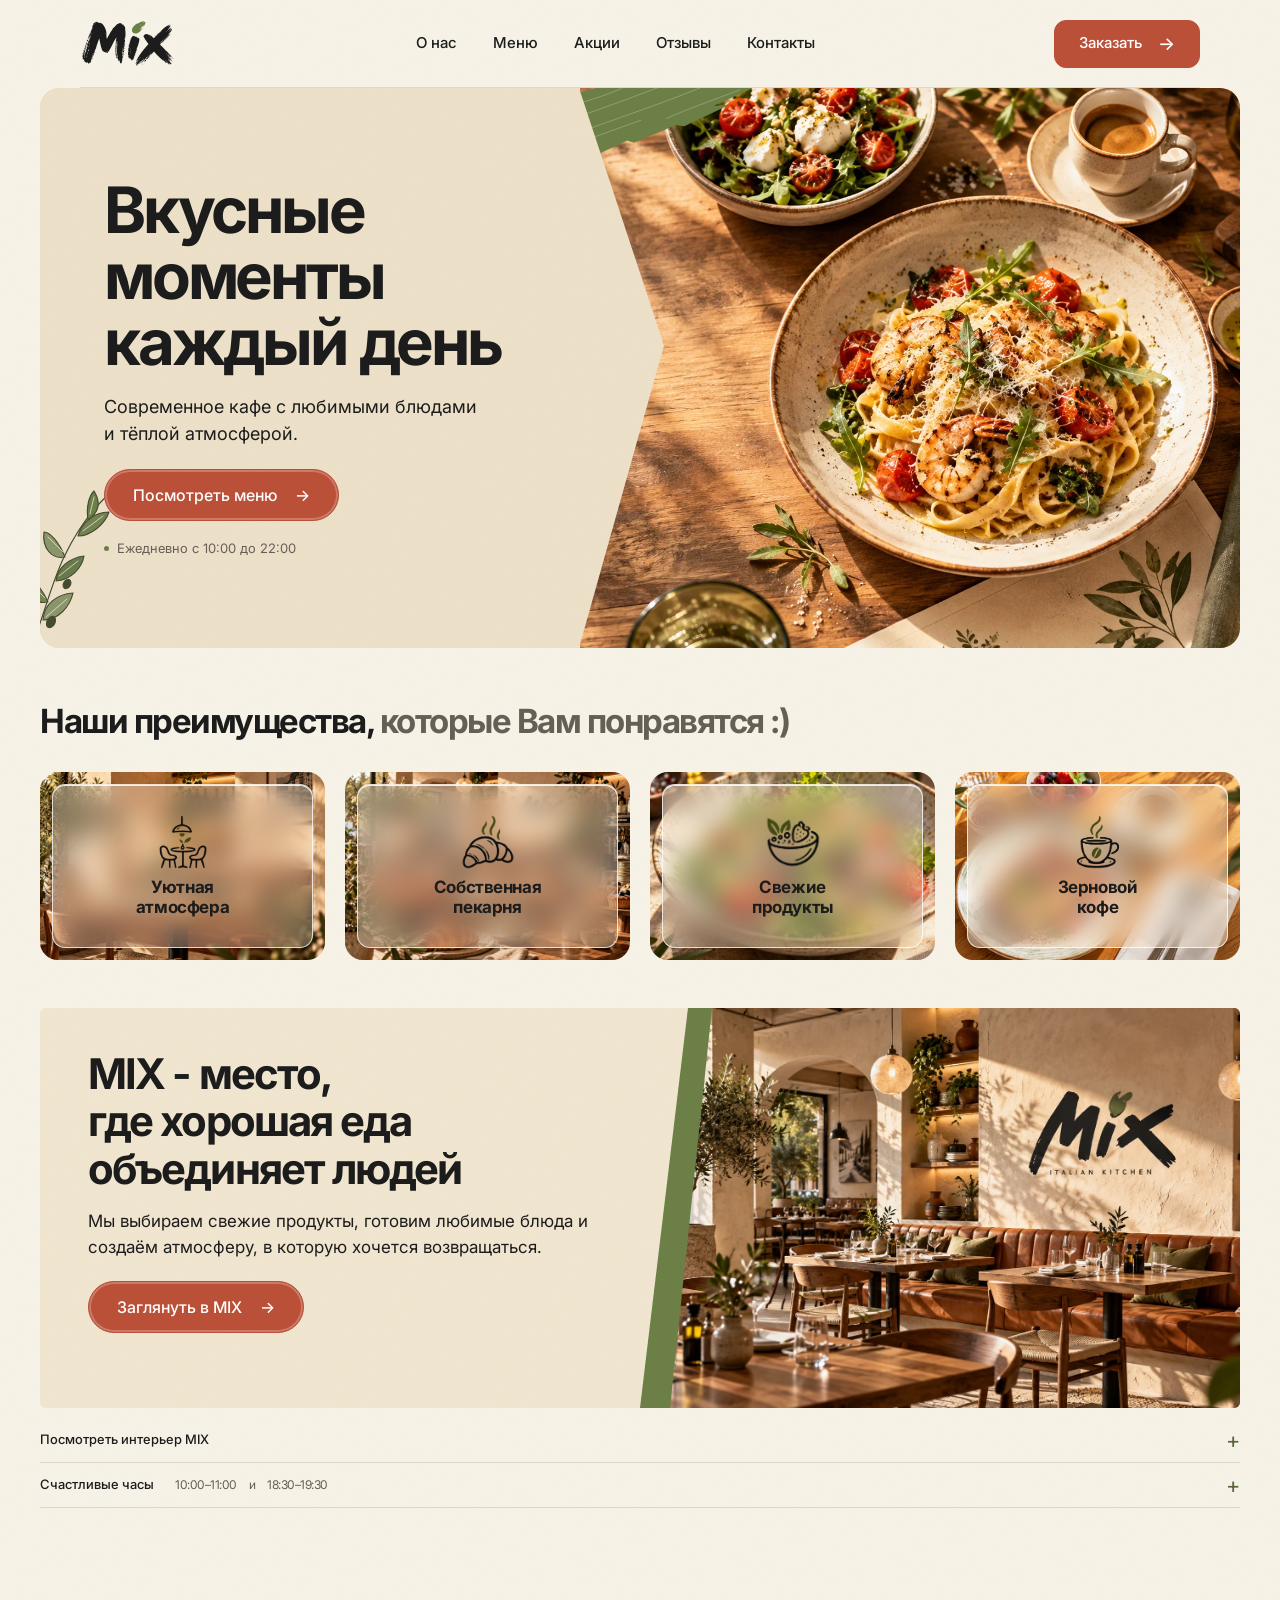
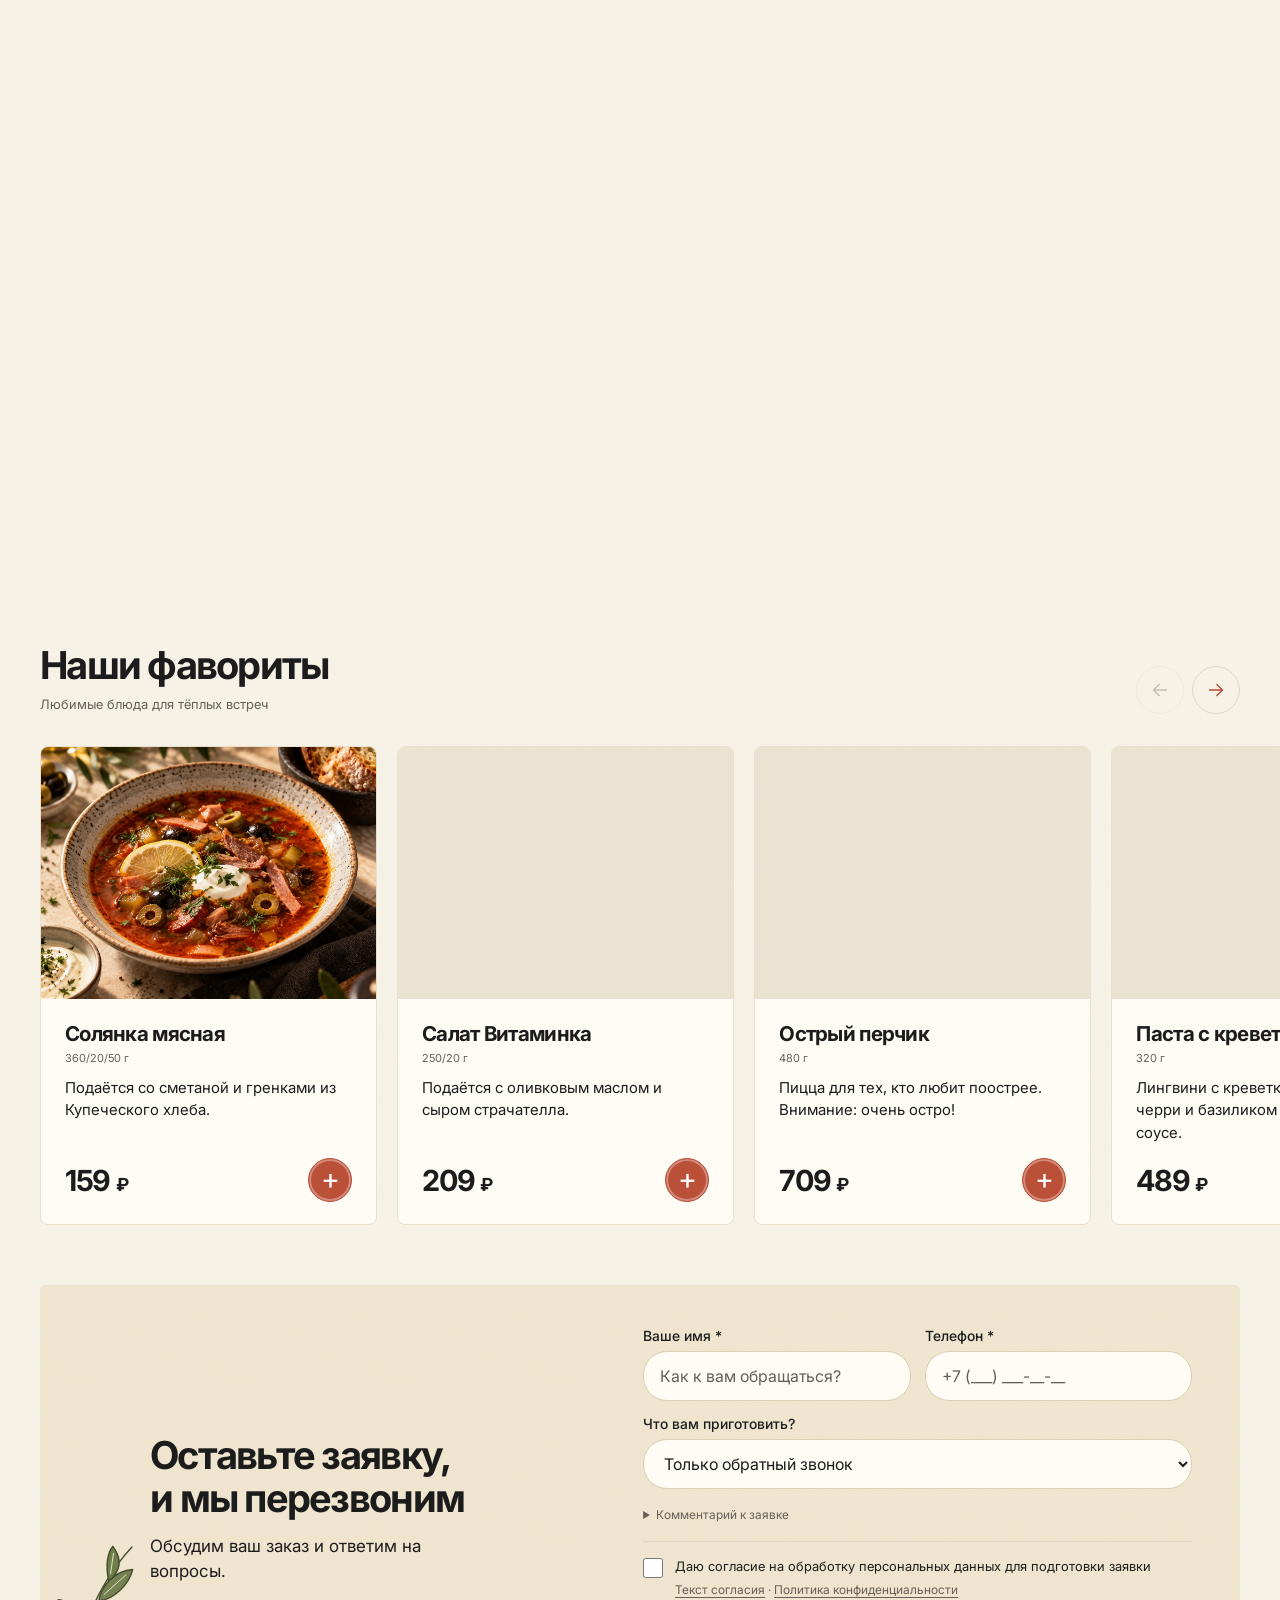
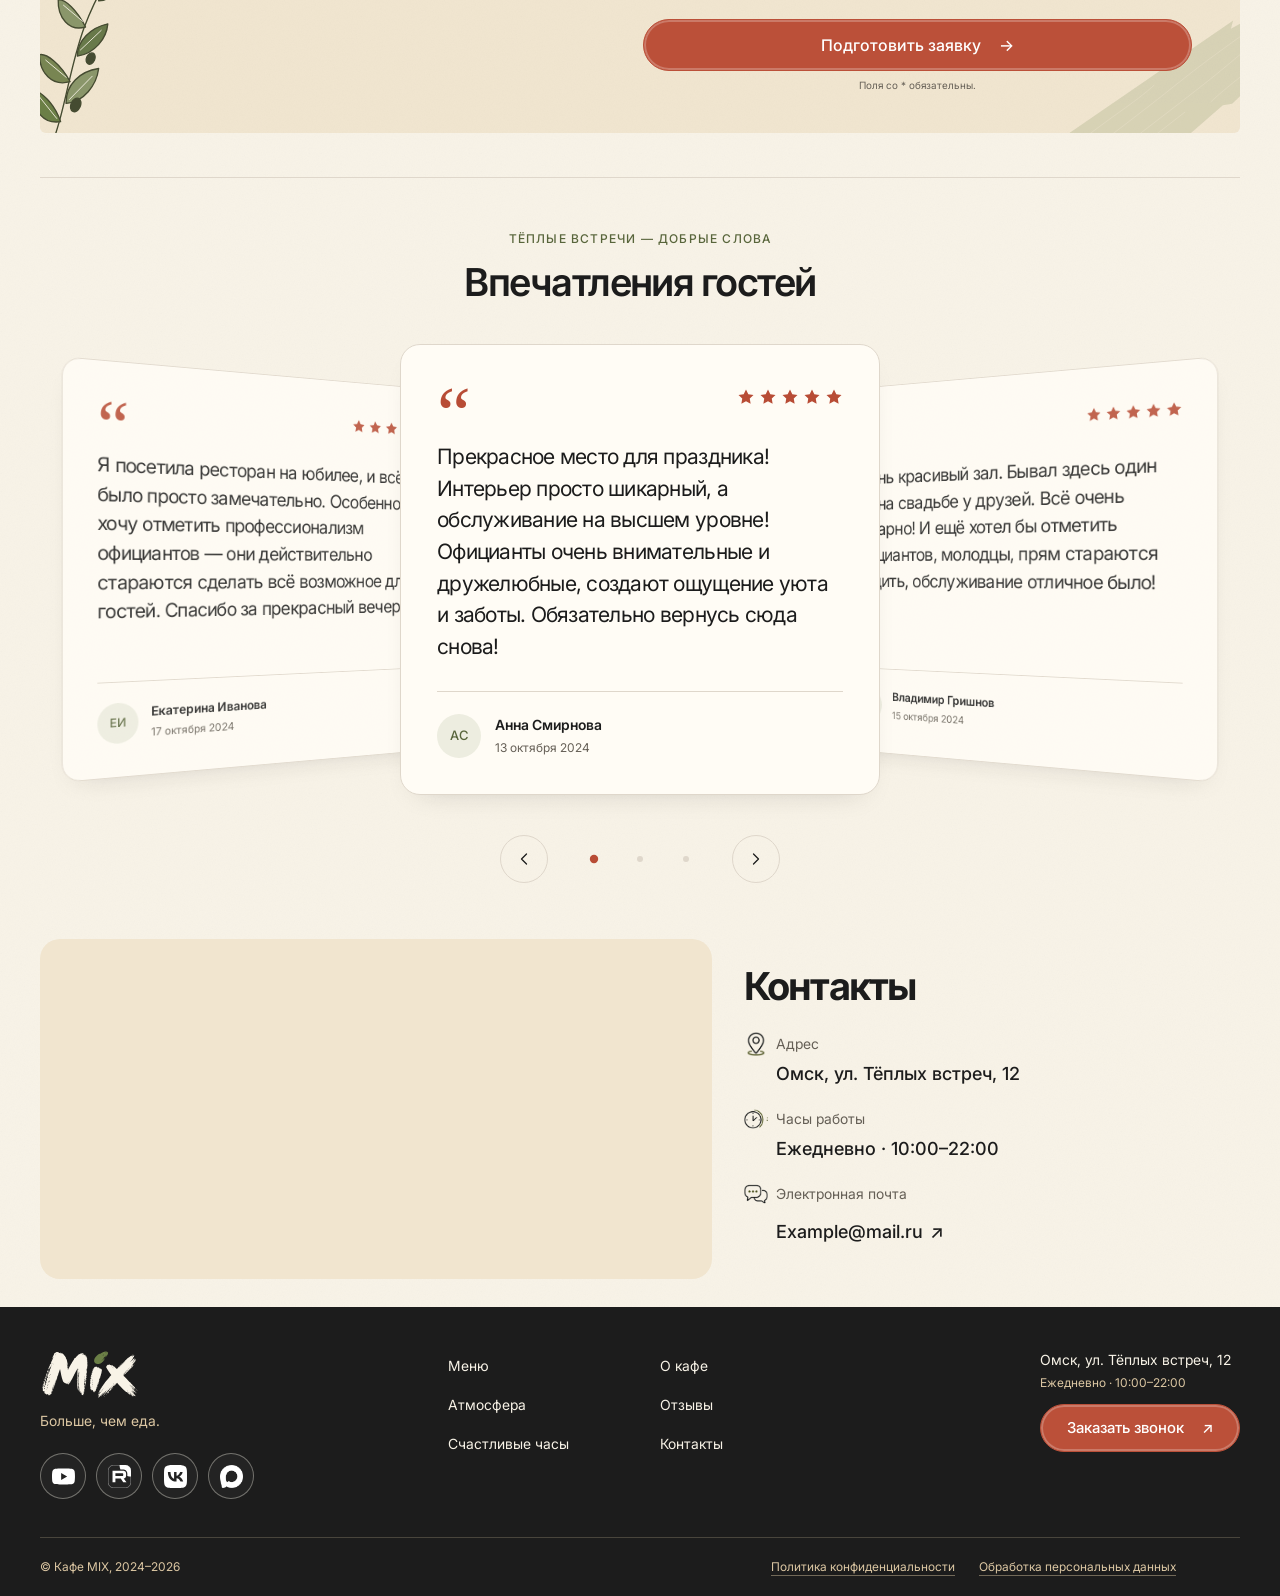
==== index.html @ 67037245 "Add MIX branding and layered olive menu animation Add a leading olive curved layer that merges benea" ====
<!DOCTYPE html>
<html lang="ru">
    <head>
        <meta charset="UTF-8">
        <meta name="viewport" content="width=device-width, initial-scale=1.0">
        <meta name="theme-color" content="#F8F3E7">
        <meta name="description" content="MIX — европейское кафе в Омске. Любимые блюда, тёплая атмосфера и вкусные встречи каждый день.">
        <meta property="og:title" content="MIX — место для вкусных встреч">
        <meta property="og:description" content="Любимые блюда, кофе и тёплая атмосфера. Европейское кафе MIX в Омске.">
        <meta property="og:type" content="website">
        <meta property="og:locale" content="ru_RU">
        <link rel="icon" href="public/assets/mix/brand/mix-brush-dark.svg" type="image/svg+xml">
        <link rel="icon" href="public/assets/mix/brand/mix-brush-light.svg" type="image/svg+xml" media="(prefers-color-scheme: dark)">
        <link rel="stylesheet" href="css/normalize.css">
        <link rel="stylesheet" href="css/design-tokens.css">
        <link rel="stylesheet" href="css/restaurant-icons.css">
        <link rel="stylesheet" href="css/style.css">
        <script src="js/order.js" defer></script>
        <script src="js/main.js" defer></script>
        <script src="js/reviews.js" defer></script>
        <script src="js/photo-window.js" defer></script>
        <script src="js/favorites.js" defer></script>
        <title>MIX — место для вкусных встреч</title>
    </head>
    <body id="top">
        <a class="skip-link" href="#main">Перейти к содержимому</a>
        <header class="header">
            <div class="header__inner container">
                <a class="header__logo-link" href="#top" aria-label="MIX — на главную"><img class="header__logo" src="public/assets/mix/brand/mix-brush-dark.svg" alt="MIX" width="114" height="58"></a>
                <div class="header__menu-shell">
                    <div class="header__backdrop" aria-hidden="true"></div>
                    <div class="header__menu-accent" aria-hidden="true">
                        <svg class="header__curve" viewBox="0 0 100 1000" preserveAspectRatio="none"><path d="M100 0 L200 0 L200 1000 L100 1000 Q-100 500 100 0"></path></svg>
                    </div>
                    <nav class="header__nav" id="navigation" aria-label="Основная навигация">
                        <a class="header__nav-brand" href="#top" aria-label="MIX — на главную"><img src="public/assets/mix/brand/mix-brush-dark.svg" alt="MIX" width="114" height="58"></a>
                        <div class="header__nav-content">
                            <p class="header__nav-caption">Место для вкусных встреч</p>
                            <ul class="header__nav-list">
                                <li class="header__nav-item">
                                    <a class="header__nav-link" href="#aboutUs">О нас</a>
                                </li>
                                <li class="header__nav-item">
                                    <a class="header__nav-link" href="#favorite">Меню</a>
                                </li>
                                <li class="header__nav-item">
                                    <a class="header__nav-link" href="#specials">Акции</a>
                                </li>
                                <li class="header__nav-item">
                                    <a class="header__nav-link" href="#comments">Отзывы</a>
                                </li>
                                <li class="header__nav-item">
                                    <a class="header__nav-link" href="#contact">Контакты</a>
                                </li>
                            </ul>
                            <div class="header__nav-footer">
                                <a class="header__nav-order" href="#contactForm">Заказать <span aria-hidden="true">↗</span></a>
                            </div>
                        </div>
                        <svg class="header__curve" viewBox="0 0 100 1000" preserveAspectRatio="none" aria-hidden="true"><path d="M100 0 L200 0 L200 1000 L100 1000 Q-100 500 100 0"></path></svg>
                    </nav>
                </div>
                <div class="header__actions">
                    <a class="header__button button button--small" href="#contactForm">Заказать <span class="header__button-icon" aria-hidden="true">→</span></a>
                    <button class="header__toggle icon-button" type="button" aria-controls="navigation" aria-expanded="false" aria-label="Открыть меню" hidden><svg class="header__toggle-icon" viewBox="0 0 32 32" aria-hidden="true"><path class="header__toggle-trace" d="M27 10 13 10C10.8 10 9 8.2 9 6 9 3.5 10.8 2 13 2 15.2 2 17 3.8 17 6L17 26C17 28.2 18.8 30 21 30 23.2 30 25 28.2 25 26 25 23.8 23.2 22 21 22L7 22"></path><path d="M7 16 27 16"></path></svg></button>
                </div>
            </div>
        </header>
        <main id="main">
            <section class="hero" id="banner" aria-label="Знакомство с MIX" aria-roledescription="карусель" aria-describedby="hero-instructions" tabindex="0">
                <div class="hero__media">
                    <div class="hero__slide" role="group" aria-roledescription="слайд" aria-label="1 из 5: паста">
                        <picture class="hero__picture">
                            <img class="hero__image" src="public/assets/mix/hero/slide-01-pasta.webp" alt="Паста с креветками на столе в тёплом солнечном свете" width="1672" height="941" fetchpriority="high">
                        </picture>
                    </div>
                    <div class="hero__slide" role="group" aria-roledescription="слайд" aria-label="2 из 5: пицца" hidden>
                        <picture class="hero__picture">
                            <img class="hero__image" src="public/assets/mix/hero/slide-02-pizza.webp" alt="Пицца с томатами и базиликом из печи" width="1448" height="1086" loading="lazy" decoding="async">
                        </picture>
                    </div>
                    <div class="hero__slide" role="group" aria-roledescription="слайд" aria-label="3 из 5: десерт" hidden>
                        <picture class="hero__picture">
                            <img class="hero__image" src="public/assets/mix/hero/slide-03-dessert.webp" alt="Тирамису с ягодами и чашка эспрессо" width="1448" height="1086" loading="lazy" decoding="async">
                        </picture>
                    </div>
                    <div class="hero__slide" role="group" aria-roledescription="слайд" aria-label="4 из 5: атмосфера" hidden>
                        <picture class="hero__picture">
                            <img class="hero__image" src="public/assets/mix/hero/slide-04-restaurant.webp" alt="Светлый зал с деревянными столами и зелёными растениями" width="1448" height="1086" loading="lazy" decoding="async">
                        </picture>
                    </div>
                    <div class="hero__slide" role="group" aria-roledescription="слайд" aria-label="5 из 5: завтрак" hidden>
                        <picture class="hero__picture">
                            <img class="hero__image" src="public/assets/mix/hero/slide-05-breakfast.webp" alt="Свежая выпечка, хлеб и кофе на утреннем столе" width="1448" height="1086" loading="lazy" decoding="async">
                        </picture>
                    </div>
                </div>
                <div class="hero__panel">
                    <img class="hero__branch" src="public/assets/mix/decor/olive-branch.svg" alt="" width="110" height="180">
                    <div class="hero__content">
                        <h1 class="hero__heading">Вкусные <br class="hero__heading-break">моменты<br>каждый день</h1>
                        <p class="hero__description">Современное кафе с любимыми блюдами <br>и тёплой атмосферой.</p>
                        <a class="hero__button button" href="#favorite">Посмотреть меню <span aria-hidden="true">→</span></a>
                        <p class="hero__hours"><span class="hero__hours-dot" aria-hidden="true"></span>Ежедневно с 10:00 до 22:00</p>
                    </div>
                </div>
                <button class="hero__pause" type="button" aria-label="Приостановить слайдер" aria-pressed="false" hidden>Приостановить смену фото</button>
                <p class="hero__instructions visually-hidden" id="hero-instructions">Смена фото: стрелки влево и вправо или горизонтальный свайп. При фокусе смена приостанавливается.</p>
                <p class="hero__status visually-hidden" aria-live="off" aria-atomic="true">Слайд 1 из 5: паста и хорошая компания.</p>
            </section>
            <section class="advantages container" id="advantages" aria-labelledby="advantages-heading">
                <div class="advantages__header">
                    <h2 class="advantages__heading" id="advantages-heading">Наши преимущества, <span>которые Вам понравятся :)</span></h2>
                    <div class="advantages__controls" hidden>
                        <button class="advantages__arrow" type="button" data-advantages-step="-1" aria-label="Предыдущее преимущество" aria-controls="advantages-track">
                            <svg width="22" height="22" viewBox="0 0 24 24" fill="none" stroke="currentColor" stroke-width="1.5" stroke-linecap="round" stroke-linejoin="round" aria-hidden="true"><path d="M19 12H5m6 6-6-6 6-6"/></svg>
                        </button>
                        <button class="advantages__arrow" type="button" data-advantages-step="1" aria-label="Следующее преимущество" aria-controls="advantages-track">
                            <svg width="22" height="22" viewBox="0 0 24 24" fill="none" stroke="currentColor" stroke-width="1.5" stroke-linecap="round" stroke-linejoin="round" aria-hidden="true"><path d="M5 12h14m-6-6 6 6-6 6"/></svg>
                        </button>
                    </div>
                </div>
                <ul class="advantages__list" id="advantages-track" aria-label="Преимущества кафе" tabindex="0">
                    <li class="advantages__item">
                        <img class="advantages__photo" src="public/assets/mix/interior/cozy-corner.webp" alt="" width="1448" height="1086" loading="lazy" decoding="async">
                        <div class="advantages__glass">
                            <span class="advantages__icon restaurant-icon restaurant-icon--atmosphere" aria-hidden="true"></span>
                            <h3 class="advantages__title">Уютная<br>атмосфера</h3>
                        </div>
                    </li>
                    <li class="advantages__item">
                        <img class="advantages__photo" src="public/assets/mix/features/fresh-bakery.webp" alt="" width="1448" height="1086" loading="lazy" decoding="async">
                        <div class="advantages__glass">
                            <span class="advantages__icon restaurant-icon restaurant-icon--bakery" aria-hidden="true"></span>
                            <h3 class="advantages__title">Собственная<br>пекарня</h3>
                        </div>
                    </li>
                    <li class="advantages__item">
                        <img class="advantages__photo" src="public/assets/mix/features/fresh-ingredients.webp" alt="" width="1254" height="1254" loading="lazy" decoding="async">
                        <div class="advantages__glass">
                            <span class="advantages__icon restaurant-icon restaurant-icon--ingredients" aria-hidden="true"></span>
                            <h3 class="advantages__title">Свежие<br>продукты</h3>
                        </div>
                    </li>
                    <li class="advantages__item">
                        <img class="advantages__photo" src="public/assets/mix/features/coffee.webp" alt="" width="1672" height="941" loading="lazy" decoding="async">
                        <div class="advantages__glass">
                            <span class="advantages__icon restaurant-icon restaurant-icon--coffee" aria-hidden="true"></span>
                            <h3 class="advantages__title">Зерновой<br>кофе</h3>
                        </div>
                    </li>
                </ul>
                <p class="visually-hidden" id="advantages-status" aria-live="polite" aria-atomic="true"></p>
            </section>
            <section class="about container section" id="aboutUs" aria-labelledby="about-heading">
                <div class="about__content">
                    <h2 class="about__heading section-heading" id="about-heading">MIX - место,<br>где хорошая еда<br>объединяет людей</h2>
                    <p class="about__text">Мы выбираем свежие продукты, готовим любимые блюда и создаём атмосферу, в которую хочется возвращаться.</p>
                    <a class="about__link button" href="#atmosphere">Заглянуть в MIX <span aria-hidden="true">→</span></a>
                </div>
                <figure class="about__figure">
                    <img class="about__image" src="public/assets/mix/interior/main-room.webp" alt="Интерьер MIX: солнечный зал, дерево и зелень" width="1448" height="1086" loading="lazy" decoding="async">
                </figure>
            </section>
            <div class="about-extras container">
                <details class="atmosphere" id="atmosphere">
                    <summary class="atmosphere__summary">Посмотреть интерьер MIX <span class="atmosphere__toggle" aria-hidden="true">+</span></summary>
                    <div class="atmosphere__gallery">
                        <figure class="atmosphere__figure atmosphere__figure--large">
                            <img class="atmosphere__image" src="public/assets/mix/interior/sunlit-room.webp" alt="Солнечный зал MIX с большими окнами" width="1448" height="1086" loading="lazy" decoding="async">
                            <figcaption class="atmosphere__caption">
                                Солнечный зал
                            </figcaption>
                        </figure>
                        <figure class="atmosphere__figure">
                            <img class="atmosphere__image" src="public/assets/mix/interior/bar-detail.webp" alt="Барная стойка с деревянной отделкой" width="1448" height="1086" loading="lazy" decoding="async">
                            <figcaption class="atmosphere__caption">
                                Барная стойка
                            </figcaption>
                        </figure>
                        <figure class="atmosphere__figure">
                            <img class="atmosphere__image" src="public/assets/mix/interior/cozy-corner.webp" alt="Уютный уголок с диваном и растениями" width="1448" height="1086" loading="lazy" decoding="async">
                            <figcaption class="atmosphere__caption">
                                Уютный уголок
                            </figcaption>
                        </figure>
                    </div>

                </details>
                <details class="specials" id="specials">
                    <summary class="specials__summary">Счастливые часы <span class="specials__time">10:00–11:00 <span>и</span> 18:30–19:30</span><span class="specials__toggle" aria-hidden="true">+</span></summary>
                    <p class="specials__description">Загляните к нам утром или вечером — в часы специальных предложений.</p>
                </details>
            </div>
            <div class="photo-window" role="img" aria-label="Барная стойка с напитками в тёплом солнечном свете">
                <div class="photo-window__image" aria-hidden="true"></div>
            </div>
            <section class="favorite section" id="favorite" aria-labelledby="favorite-heading">
                <div class="container">
                    <div class="favorite__header section-header">
                        <div class="favorite__heading-group">
                            <h2 class="section-heading" id="favorite-heading">Наши фавориты</h2>
                            <p class="favorite__intro">Любимые блюда для тёплых встреч</p>
                        </div>
                        <div class="favorite__controls" hidden>
                            <button class="favorite__arrow" type="button" data-favorite-step="-1" aria-label="Предыдущие блюда" aria-controls="favorite-track">
                                <svg width="22" height="22" viewBox="0 0 24 24" fill="none" stroke="currentColor" stroke-width="1.5" stroke-linecap="round" stroke-linejoin="round" aria-hidden="true"><path d="M19 12H5m6 6-6-6 6-6"/></svg>
                            </button>
                            <button class="favorite__arrow" type="button" data-favorite-step="1" aria-label="Следующие блюда" aria-controls="favorite-track">
                                <svg width="22" height="22" viewBox="0 0 24 24" fill="none" stroke="currentColor" stroke-width="1.5" stroke-linecap="round" stroke-linejoin="round" aria-hidden="true"><path d="M5 12h14m-6-6 6 6-6 6"/></svg>
                            </button>
                        </div>
                    </div>
                </div>
                <p class="visually-hidden" id="favorite-instructions">Листайте блюда горизонтальным жестом или стрелками. При фокусе на ленте используйте клавиши влево и вправо, Home и End.</p>
                <div class="favorite__cards" id="favorite-track" role="group" aria-label="Любимые блюда MIX" aria-describedby="favorite-instructions" tabindex="0">
                        <article class="dish" aria-labelledby="dish-soup">
                            <div class="dish__media">
                                <img class="dish__image" src="public/assets/mix/food/soup-solyanka.webp" alt="Мясная солянка с лимоном и маслинами" width="1448" height="1086" loading="lazy" decoding="async" draggable="false">
                            </div>
                            <div class="dish__content">
                                <div class="dish__heading-row">
                                    <h3 class="dish__heading" id="dish-soup">Солянка мясная</h3>
                                    <span class="dish__mass">360/20/50 г</span>
                                </div>
                                <p class="dish__description">Подаётся со сметаной и гренками из Купеческого хлеба.</p>
                                <div class="dish__bottom">
                                    <p class="dish__price">159 <span>₽</span></p>
                                    <button class="dish__button" type="button" data-dish="soup" aria-label="Добавить в заявку: Солянка мясная" hidden><span aria-hidden="true">+</span></button>
                                    <noscript><a class="text-link" href="#contactForm">К заявке</a></noscript>
                                </div>
                            </div>
                        </article>
                        <article class="dish" aria-labelledby="dish-salad">
                            <div class="dish__media">
                                <img class="dish__image" src="public/assets/mix/food/salad-vitaminka-generated.webp" alt="Салат Витаминка со свежими овощами и страчателлой" width="1200" height="900" loading="lazy" decoding="async" draggable="false">
                            </div>
                            <div class="dish__content">
                                <div class="dish__heading-row">
                                    <h3 class="dish__heading" id="dish-salad">Салат Витаминка</h3>
                                    <span class="dish__mass">250/20 г</span>
                                </div>
                                <p class="dish__description">Подаётся с оливковым маслом и сыром страчателла.</p>
                                <div class="dish__bottom">
                                    <p class="dish__price">209 <span>₽</span></p>
                                    <button class="dish__button" type="button" data-dish="salad" aria-label="Добавить в заявку: Салат Витаминка" hidden><span aria-hidden="true">+</span></button>
                                    <noscript><a class="text-link" href="#contactForm">К заявке</a></noscript>
                                </div>
                            </div>
                        </article>
                        <article class="dish" aria-labelledby="dish-pizza">
                            <div class="dish__media">
                                <img class="dish__image" src="public/assets/mix/food/pizza-spicy.webp" alt="Острая пицца с перцем и томатами" width="1448" height="1086" loading="lazy" decoding="async" draggable="false">
                            </div>
                            <div class="dish__content">
                                <div class="dish__heading-row">
                                    <h3 class="dish__heading" id="dish-pizza">Острый перчик</h3>
                                    <span class="dish__mass">480 г</span>
                                </div>
                                <p class="dish__description">Пицца для тех, кто любит поострее. Внимание: очень остро!</p>
                                <div class="dish__bottom">
                                    <p class="dish__price">709 <span>₽</span></p>
                                    <button class="dish__button" type="button" data-dish="pizza" aria-label="Добавить в заявку: Пицца Острый перчик" hidden><span aria-hidden="true">+</span></button>
                                    <noscript><a class="text-link" href="#contactForm">К заявке</a></noscript>
                                </div>
                            </div>
                        </article>
                        <article class="dish" aria-labelledby="dish-pasta">
                            <div class="dish__media">
                                <img class="dish__image" src="public/assets/mix/food/pasta-shrimp-generated.webp" alt="Паста лингвини с креветками, томатами и базиликом" width="1200" height="900" loading="lazy" decoding="async" draggable="false">
                            </div>
                            <div class="dish__content">
                                <div class="dish__heading-row">
                                    <h3 class="dish__heading" id="dish-pasta">Паста с креветками</h3>
                                    <span class="dish__mass">320 г</span>
                                </div>
                                <p class="dish__description">Лингвини с креветками, томатами черри и базиликом в сливочном соусе.</p>
                                <div class="dish__bottom">
                                    <p class="dish__price">489 <span>₽</span></p>
                                    <button class="dish__button" type="button" data-dish="pasta" aria-label="Добавить в заявку: Паста с креветками" hidden><span aria-hidden="true">+</span></button>
                                    <noscript><a class="text-link" href="#contactForm">К заявке</a></noscript>
                                </div>
                            </div>
                        </article>
                        <article class="dish" aria-labelledby="dish-chicken">
                            <div class="dish__media">
                                <img class="dish__image" src="public/assets/mix/food/chicken-potatoes-generated.webp" alt="Румяное куриное филе с запечённым картофелем и травами" width="1200" height="900" loading="lazy" decoding="async" draggable="false">
                            </div>
                            <div class="dish__content">
                                <div class="dish__heading-row">
                                    <h3 class="dish__heading" id="dish-chicken">Цыплёнок с картофелем</h3>
                                    <span class="dish__mass">330 г</span>
                                </div>
                                <p class="dish__description">Нежное филе, румяный молодой картофель и сливочный соус с травами.</p>
                                <div class="dish__bottom">
                                    <p class="dish__price">459 <span>₽</span></p>
                                    <button class="dish__button" type="button" data-dish="chicken" aria-label="Добавить в заявку: Цыплёнок с картофелем" hidden><span aria-hidden="true">+</span></button>
                                    <noscript><a class="text-link" href="#contactForm">К заявке</a></noscript>
                                </div>
                            </div>
                        </article>
                        <article class="dish" aria-labelledby="dish-risotto">
                            <div class="dish__media">
                                <img class="dish__image" src="public/assets/mix/food/risotto-mushrooms-generated.webp" alt="Сливочное ризотто с обжаренными грибами и пармезаном" width="1200" height="900" loading="lazy" decoding="async" draggable="false">
                            </div>
                            <div class="dish__content">
                                <div class="dish__heading-row">
                                    <h3 class="dish__heading" id="dish-risotto">Ризотто с грибами</h3>
                                    <span class="dish__mass">300 г</span>
                                </div>
                                <p class="dish__description">Рис арборио с шампиньонами, белыми грибами, пармезаном и тимьяном.</p>
                                <div class="dish__bottom">
                                    <p class="dish__price">389 <span>₽</span></p>
                                    <button class="dish__button" type="button" data-dish="risotto" aria-label="Добавить в заявку: Ризотто с грибами" hidden><span aria-hidden="true">+</span></button>
                                    <noscript><a class="text-link" href="#contactForm">К заявке</a></noscript>
                                </div>
                            </div>
                        </article>
                        <article class="dish" aria-labelledby="dish-cheesecake">
                            <div class="dish__media">
                                <img class="dish__image" src="public/assets/mix/food/cheesecake-berries-generated.webp" alt="Ванильный чизкейк с малиной, голубикой и ягодным соусом" width="1200" height="900" loading="lazy" decoding="async" draggable="false">
                            </div>
                            <div class="dish__content">
                                <div class="dish__heading-row">
                                    <h3 class="dish__heading" id="dish-cheesecake">Чизкейк с ягодами</h3>
                                    <span class="dish__mass">160 г</span>
                                </div>
                                <p class="dish__description">Классический ванильный чизкейк со свежими ягодами и малиновым соусом.</p>
                                <div class="dish__bottom">
                                    <p class="dish__price">279 <span>₽</span></p>
                                    <button class="dish__button" type="button" data-dish="cheesecake" aria-label="Добавить в заявку: Чизкейк с ягодами" hidden><span aria-hidden="true">+</span></button>
                                    <noscript><a class="text-link" href="#contactForm">К заявке</a></noscript>
                                </div>
                            </div>
                        </article>
                </div>
                <p class="visually-hidden" id="favorite-status" role="status" aria-live="polite" aria-atomic="true"></p>
            </section>
            <section class="order section" id="contactForm" aria-labelledby="order-heading">
                <div class="order__inner container">
                    <div class="order__intro">
                        <h2 class="order__heading section-heading" id="order-heading">Оставьте заявку,<br>и мы перезвоним</h2>
                        <p class="order__description">Обсудим ваш заказ и ответим на вопросы.</p>
                    </div>
                    <form class="order-form" id="order-form" novalidate>
                        <div class="order-form__row">
                            <div class="order-form__field">
                                <label class="order-form__label" for="customer-name">Ваше имя <span aria-hidden="true">*</span></label>
                                <input class="order-form__input" id="customer-name" name="name" autocomplete="name" maxlength="80" required aria-describedby="name-error" placeholder="Как к вам обращаться?">
                                <span class="order-form__error" id="name-error" data-error="name"></span>
                            </div>
                            <div class="order-form__field">
                                <label class="order-form__label" for="customer-phone">Телефон <span aria-hidden="true">*</span></label>
                                <input class="order-form__input" type="tel" id="customer-phone" name="phone" autocomplete="tel" inputmode="tel" maxlength="32" required aria-describedby="phone-error" placeholder="+7 (___) ___-__-__">
                                <span class="order-form__error" id="phone-error" data-error="phone"></span>
                            </div>
                        </div>
                        <div class="order-form__row order-form__row--choice order-form__row--single">
                            <div class="order-form__field">
                                <label class="order-form__label" for="order-dish">Что вам приготовить?</label>
                                <select class="order-form__input order-form__select" id="order-dish" name="dish">
                                    <option value="">Только обратный звонок</option>
                                    <option value="soup">Солянка мясная — 159 ₽</option>
                                    <option value="salad">Салат Витаминка — 209 ₽</option>
                                    <option value="pizza">Пицца Острый перчик — 709 ₽</option>
                                    <option value="pasta">Паста с креветками — 489 ₽</option>
                                    <option value="chicken">Цыплёнок с картофелем — 459 ₽</option>
                                    <option value="risotto">Ризотто с грибами — 389 ₽</option>
                                    <option value="cheesecake">Чизкейк с ягодами — 279 ₽</option>
                                </select>
                            </div>
                            <div class="order-form__field" id="quantity-field" hidden>
                                <label class="order-form__label" for="order-quantity">Количество</label>
                                <input class="order-form__input" type="number" id="order-quantity" name="quantity" min="1" max="20" value="1" required disabled aria-describedby="quantity-error">
                                <span class="order-form__error" id="quantity-error" data-error="quantity"></span>
                            </div>
                        </div>
                        <fieldset class="order-form__fulfillment" id="fulfillment-field" hidden disabled>
                            <legend class="order-form__label">Способ получения</legend>
                            <label class="order-form__radio-label"><input class="order-form__radio" type="radio" name="fulfillment" value="pickup" checked>Самовывоз</label>
                            <label class="order-form__radio-label"><input class="order-form__radio" type="radio" name="fulfillment" value="delivery">Доставка</label>
                        </fieldset>
                        <fieldset class="order-form__address" id="address-field" hidden disabled>
                            <legend class="visually-hidden">Адрес доставки</legend>
                            <div class="order-form__row">
                                <div class="order-form__field">
                                    <label class="order-form__label" for="customer-city">Город <span aria-hidden="true">*</span></label>
                                    <input class="order-form__input" id="customer-city" name="city" autocomplete="address-level2" maxlength="80" value="Омск" aria-describedby="city-error">
                                    <span class="order-form__error" id="city-error" data-error="city"></span>
                                </div>
                                <div class="order-form__field">
                                    <label class="order-form__label" for="customer-address">Улица и дом <span aria-hidden="true">*</span></label>
                                    <input class="order-form__input" id="customer-address" name="address" autocomplete="street-address" maxlength="180" aria-describedby="address-error" placeholder="Улица, номер дома">
                                    <span class="order-form__error" id="address-error" data-error="address"></span>
                                </div>
                            </div>
                            <div class="order-form__row order-form__row--three">
                                <div class="order-form__field">
                                    <label class="order-form__label" for="customer-apartment">Квартира</label>
                                    <input class="order-form__input" id="customer-apartment" name="apartment" inputmode="numeric" maxlength="12">
                                </div>
                                <div class="order-form__field">
                                    <label class="order-form__label" for="customer-entrance">Подъезд</label>
                                    <input class="order-form__input" id="customer-entrance" name="entrance" inputmode="numeric" maxlength="8">
                                </div>
                                <div class="order-form__field">
                                    <label class="order-form__label" for="customer-floor">Этаж</label>
                                    <input class="order-form__input" id="customer-floor" name="floor" inputmode="numeric" maxlength="8">
                                </div>
                            </div>
                        </fieldset>
                        <details class="order-form__details">
                            <summary class="order-form__details-title">Комментарий к заявке</summary>
                            <div class="order-form__field">
                                <label class="order-form__label" for="customer-comment">Комментарий <span class="order-form__optional">необязательно</span></label>
                                <textarea class="order-form__input order-form__textarea" id="customer-comment" name="comment" rows="3" maxlength="1000" placeholder="Пожелания к заказу или информация об аллергии"></textarea>
                            </div>
                        </details>
                        <p class="order-form__summary" id="order-summary" aria-live="polite" hidden></p>
                        <div class="order-form__consent">
                            <input class="order-form__consent-input" id="customer-consent" name="consent" type="checkbox" value="yes" required aria-describedby="consent-error">
                            <div class="order-form__consent-content">
                                <label class="order-form__consent-label" for="customer-consent">Даю согласие на обработку персональных данных для подготовки заявки</label>
                                <p class="order-form__consent-links"><a href="consent.html" target="_blank" rel="noopener noreferrer">Текст согласия</a><span aria-hidden="true"> · </span><a href="privacy.html" target="_blank" rel="noopener noreferrer">Политика конфиденциальности</a></p>
                                <span class="order-form__error" id="consent-error" data-error="consent"></span>
                            </div>
                        </div>
                        <div class="order-form__bottom">
                            <button class="order-form__submit button" type="submit" disabled>Подготовить заявку <span aria-hidden="true">→</span></button>
                            <span class="order-form__hint">Поля со * обязательны.</span>
                        </div>
                        <div class="order-form__feedback" id="form-feedback" role="status" aria-live="polite" hidden>
                        </div>
                        <button class="order-form__download text-link" id="download-request" type="button" hidden>Скачать подготовленную заявку <span aria-hidden="true">↓</span></button>
                        <noscript><p class="order-form__noscript">Для подготовки заявки включите JavaScript.</p></noscript>
                    </form>
                </div>
            </section>
            <section class="reviews container" id="comments" aria-labelledby="reviews-heading">
                <div class="reviews__header">
                    <p class="reviews__eyebrow">Тёплые встречи — добрые слова</p>
                    <h2 class="reviews__heading" id="reviews-heading">Впечатления гостей</h2>
                </div>
                <p class="visually-hidden" id="reviews-instructions">Листайте отзывы стрелками влево и вправо или горизонтальным жестом. Home — первый отзыв, End — последний.</p>
                <div class="reviews__viewport" aria-describedby="reviews-instructions">
                    <div class="reviews__list" id="reviews-list">
                        <article class="review" aria-labelledby="review-anna">
                            <div class="review__top"><span class="review__quote" aria-hidden="true">“</span><span class="review__rating" role="img" aria-label="Оценка: 5 из 5"><svg width="18" height="18" viewBox="0 0 24 24" fill="currentColor" aria-hidden="true"><path d="m12 2 3.09 6.26L22 9.27l-5 4.87 1.18 6.88L12 17.77l-6.18 3.25L7 14.14l-5-4.87 6.91-1.01L12 2Z"/></svg><svg width="18" height="18" viewBox="0 0 24 24" fill="currentColor" aria-hidden="true"><path d="m12 2 3.09 6.26L22 9.27l-5 4.87 1.18 6.88L12 17.77l-6.18 3.25L7 14.14l-5-4.87 6.91-1.01L12 2Z"/></svg><svg width="18" height="18" viewBox="0 0 24 24" fill="currentColor" aria-hidden="true"><path d="m12 2 3.09 6.26L22 9.27l-5 4.87 1.18 6.88L12 17.77l-6.18 3.25L7 14.14l-5-4.87 6.91-1.01L12 2Z"/></svg><svg width="18" height="18" viewBox="0 0 24 24" fill="currentColor" aria-hidden="true"><path d="m12 2 3.09 6.26L22 9.27l-5 4.87 1.18 6.88L12 17.77l-6.18 3.25L7 14.14l-5-4.87 6.91-1.01L12 2Z"/></svg><svg width="18" height="18" viewBox="0 0 24 24" fill="currentColor" aria-hidden="true"><path d="m12 2 3.09 6.26L22 9.27l-5 4.87 1.18 6.88L12 17.77l-6.18 3.25L7 14.14l-5-4.87 6.91-1.01L12 2Z"/></svg></span></div>
                            <blockquote class="review__text">
                                Прекрасное место для праздника! Интерьер просто шикарный, а обслуживание на высшем уровне! Официанты очень внимательные и дружелюбные, создают ощущение уюта и заботы. Обязательно вернусь сюда снова!
                            </blockquote>
                            <div class="review__author">
                                <span class="review__avatar" aria-hidden="true">АС</span>
                                <div>
                                    <h3 class="review__name" id="review-anna">Анна Смирнова</h3>
                                    <time class="review__date" datetime="2024-10-13">13 октября 2024</time>
                                </div>
                            </div>
                        </article>
                        <article class="review" aria-labelledby="review-vladimir">
                            <div class="review__top"><span class="review__quote" aria-hidden="true">“</span><span class="review__rating" role="img" aria-label="Оценка: 5 из 5"><svg width="18" height="18" viewBox="0 0 24 24" fill="currentColor" aria-hidden="true"><path d="m12 2 3.09 6.26L22 9.27l-5 4.87 1.18 6.88L12 17.77l-6.18 3.25L7 14.14l-5-4.87 6.91-1.01L12 2Z"/></svg><svg width="18" height="18" viewBox="0 0 24 24" fill="currentColor" aria-hidden="true"><path d="m12 2 3.09 6.26L22 9.27l-5 4.87 1.18 6.88L12 17.77l-6.18 3.25L7 14.14l-5-4.87 6.91-1.01L12 2Z"/></svg><svg width="18" height="18" viewBox="0 0 24 24" fill="currentColor" aria-hidden="true"><path d="m12 2 3.09 6.26L22 9.27l-5 4.87 1.18 6.88L12 17.77l-6.18 3.25L7 14.14l-5-4.87 6.91-1.01L12 2Z"/></svg><svg width="18" height="18" viewBox="0 0 24 24" fill="currentColor" aria-hidden="true"><path d="m12 2 3.09 6.26L22 9.27l-5 4.87 1.18 6.88L12 17.77l-6.18 3.25L7 14.14l-5-4.87 6.91-1.01L12 2Z"/></svg><svg width="18" height="18" viewBox="0 0 24 24" fill="currentColor" aria-hidden="true"><path d="m12 2 3.09 6.26L22 9.27l-5 4.87 1.18 6.88L12 17.77l-6.18 3.25L7 14.14l-5-4.87 6.91-1.01L12 2Z"/></svg></span></div>
                            <blockquote class="review__text">
                                Очень красивый зал. Бывал здесь один раз на свадьбе у друзей. Всё очень шикарно! И ещё хотел бы отметить официантов, молодцы, прям стараются угодить, обслуживание отличное было!
                            </blockquote>
                            <div class="review__author">
                                <span class="review__avatar" aria-hidden="true">ВГ</span>
                                <div>
                                    <h3 class="review__name" id="review-vladimir">Владимир Гришнов</h3>
                                    <time class="review__date" datetime="2024-10-15">15 октября 2024</time>
                                </div>
                            </div>
                        </article>
                        <article class="review" aria-labelledby="review-ekaterina">
                            <div class="review__top"><span class="review__quote" aria-hidden="true">“</span><span class="review__rating" role="img" aria-label="Оценка: 5 из 5"><svg width="18" height="18" viewBox="0 0 24 24" fill="currentColor" aria-hidden="true"><path d="m12 2 3.09 6.26L22 9.27l-5 4.87 1.18 6.88L12 17.77l-6.18 3.25L7 14.14l-5-4.87 6.91-1.01L12 2Z"/></svg><svg width="18" height="18" viewBox="0 0 24 24" fill="currentColor" aria-hidden="true"><path d="m12 2 3.09 6.26L22 9.27l-5 4.87 1.18 6.88L12 17.77l-6.18 3.25L7 14.14l-5-4.87 6.91-1.01L12 2Z"/></svg><svg width="18" height="18" viewBox="0 0 24 24" fill="currentColor" aria-hidden="true"><path d="m12 2 3.09 6.26L22 9.27l-5 4.87 1.18 6.88L12 17.77l-6.18 3.25L7 14.14l-5-4.87 6.91-1.01L12 2Z"/></svg><svg width="18" height="18" viewBox="0 0 24 24" fill="currentColor" aria-hidden="true"><path d="m12 2 3.09 6.26L22 9.27l-5 4.87 1.18 6.88L12 17.77l-6.18 3.25L7 14.14l-5-4.87 6.91-1.01L12 2Z"/></svg><svg width="18" height="18" viewBox="0 0 24 24" fill="currentColor" aria-hidden="true"><path d="m12 2 3.09 6.26L22 9.27l-5 4.87 1.18 6.88L12 17.77l-6.18 3.25L7 14.14l-5-4.87 6.91-1.01L12 2Z"/></svg></span></div>
                            <blockquote class="review__text">
                                Я посетила ресторан на юбилее, и всё было просто замечательно. Особенно хочу отметить профессионализм официантов — они действительно стараются сделать всё возможное для гостей. Спасибо за прекрасный вечер!
                            </blockquote>
                            <div class="review__author">
                                <span class="review__avatar" aria-hidden="true">ЕИ</span>
                                <div>
                                    <h3 class="review__name" id="review-ekaterina">Екатерина Иванова</h3>
                                    <time class="review__date" datetime="2024-10-17">17 октября 2024</time>
                                </div>
                            </div>
                        </article>
                    </div>
                </div>
                <div class="reviews__controls" hidden>
                    <button class="reviews__arrow" type="button" data-review-step="-1" aria-label="Предыдущий отзыв" aria-controls="reviews-list">
                        <svg width="20" height="20" viewBox="0 0 24 24" fill="none" stroke="currentColor" stroke-width="1.5" stroke-linecap="round" stroke-linejoin="round" aria-hidden="true"><path d="m15 18-6-6 6-6"/></svg>
                    </button>
                    <div class="reviews__pagination" role="group" aria-label="Выбрать отзыв">
                        <button class="reviews__dot" type="button" data-review-index="0" aria-label="Отзыв Анны Смирновой" aria-controls="reviews-list" aria-current="true"></button>
                        <button class="reviews__dot" type="button" data-review-index="1" aria-label="Отзыв Владимира Гришнова" aria-controls="reviews-list" aria-current="false"></button>
                        <button class="reviews__dot" type="button" data-review-index="2" aria-label="Отзыв Екатерины Ивановой" aria-controls="reviews-list" aria-current="false"></button>
                    </div>
                    <button class="reviews__arrow" type="button" data-review-step="1" aria-label="Следующий отзыв" aria-controls="reviews-list">
                        <svg width="20" height="20" viewBox="0 0 24 24" fill="none" stroke="currentColor" stroke-width="1.5" stroke-linecap="round" stroke-linejoin="round" aria-hidden="true"><path d="m9 18 6-6-6-6"/></svg>
                    </button>
                </div>
                <p class="visually-hidden" id="reviews-status" role="status" aria-live="polite" aria-atomic="true"></p>
            </section>
            <section class="contact container section" id="contact" aria-labelledby="contact-heading">
                <div class="contact__info">
                    <h2 class="section-heading" id="contact-heading">Контакты</h2>
                    <dl class="contact__list">
                        <div class="contact__item">
                            <dt class="contact__label"><span class="contact__icon restaurant-icon restaurant-icon--pin" aria-hidden="true"></span>Адрес</dt>
                            <dd class="contact__value">Омск, ул. Тёплых встреч, 12</dd>
                        </div>
                        <div class="contact__item">
                            <dt class="contact__label"><span class="contact__icon restaurant-icon restaurant-icon--clock" aria-hidden="true"></span>Часы работы</dt>
                            <dd class="contact__value">Ежедневно · 10:00–22:00</dd>
                        </div>
                        <div class="contact__item">
                            <dt class="contact__label"><span class="contact__icon restaurant-icon restaurant-icon--message" aria-hidden="true"></span>Электронная почта</dt>
                            <dd class="contact__value"><a class="contact__link" href="mailto:Example@mail.ru">Example@mail.ru <span aria-hidden="true">↗</span></a></dd>
                        </div>
                    </dl>

                </div>
                <div class="contact__map">
                    <div class="contact__map-placeholder" id="map-placeholder">
                        <img class="contact__map-icon" src="public/assets/mix/icons/pin.svg" alt="" width="48" height="48">
                        <h3 class="contact__map-heading">Обзорная карта</h3>
                        <p class="contact__map-description">Адрес кафе приведён для примера.</p>
                        <button class="contact__map-button button button--outline" id="load-map" type="button" hidden>Показать карту <span aria-hidden="true">↗</span></button>
                        <a class="contact__map-link text-link" href="https://yandex.ru/maps/?ll=0%2C0&amp;z=1" target="_blank" rel="noopener noreferrer">Открыть карту <span aria-hidden="true">↗</span></a>

                    </div>
                    <iframe class="contact__iframe" id="contact-map" title="Обзорная карта" data-src="https://yandex.ru/map-widget/v1/?ll=0%2C0&amp;z=1" width="640" height="540" referrerpolicy="strict-origin-when-cross-origin" allowfullscreen hidden>
                    </iframe>
                    <p class="visually-hidden" id="map-loading" role="status" hidden>Загружаем карту.</p>
                </div>
            </section>
        </main>
        <footer class="footer" id="footer">
            <div class="footer__inner container">
                <div class="footer__brand">
                    <a class="footer__logo-link" href="#top" aria-label="MIX — наверх"><img class="footer__logo" src="public/assets/mix/brand/mix-brush-light.svg" alt="MIX" width="144" height="74" loading="lazy"></a>
                    <p class="footer__tagline">Больше, чем еда.</p>
                    <div class="footer__socials" aria-label="Соцсети MIX: ссылки на страницы пока не добавлены">
                        <span class="footer__social footer__social--youtube" role="img" aria-label="YouTube — профиль MIX пока не добавлен" title="YouTube — профиль MIX пока не добавлен"><img class="footer__social-icon" src="public/assets/mix/socials/youtube.svg" alt="" width="24" height="24"></span>
                        <span class="footer__social footer__social--rutube" role="img" aria-label="RUTUBE — профиль MIX пока не добавлен" title="RUTUBE — профиль MIX пока не добавлен"><img class="footer__social-icon" src="public/assets/mix/socials/rutube.svg" alt="" width="24" height="24"></span>
                        <span class="footer__social footer__social--vk" role="img" aria-label="VK — профиль MIX пока не добавлен" title="VK — профиль MIX пока не добавлен"><img class="footer__social-icon" src="public/assets/mix/socials/vk.svg" alt="" width="24" height="24"></span>
                        <span class="footer__social footer__social--max" role="img" aria-label="MAX — профиль MIX пока не добавлен" title="MAX — профиль MIX пока не добавлен"><img class="footer__social-icon" src="public/assets/mix/socials/max.png" alt="" width="24" height="24"></span>
                    </div>
                </div>
                <nav class="footer__nav" aria-label="Навигация в подвале">
                    <a class="footer__link" href="#favorite">Меню</a>
                    <a class="footer__link" href="#aboutUs">О кафе</a>
                    <a class="footer__link" href="#atmosphere">Атмосфера</a>
                    <a class="footer__link" href="#comments">Отзывы</a>
                    <a class="footer__link" href="#specials">Счастливые часы</a>
                    <a class="footer__link" href="#contact">Контакты</a>
                </nav>
                <div class="footer__contact">
                    <p class="footer__address">Омск, ул. Тёплых встреч, 12</p>
                    <p class="footer__hours">Ежедневно · 10:00–22:00</p>
                    <a class="footer__button button button--small" href="#contactForm">Заказать звонок <span aria-hidden="true">↗</span></a>

                </div>
            </div>
            <div class="footer__bottom container">
                <p class="footer__copyright">© Кафе MIX, 2024–2026</p>
                <nav class="footer__legal" aria-label="Правовая информация">
                    <a class="footer__legal-link" href="privacy.html">Политика конфиденциальности</a>
                    <a class="footer__legal-link" href="consent.html">Обработка персональных данных</a>
                </nav>
            </div>
        </footer>
        <a class="back-top icon-button" href="#top" aria-label="Вернуться наверх" hidden><svg viewBox="0 0 24 24" aria-hidden="true"><path d="m6 14 6-6 6 6"></path></svg></a>
    </body>
</html>
---- css/design-tokens.css ----
/* MIX — design tokens. Accent colors are deliberately restrained. */
:root {
  --mix-ink: #1C1C1C;
  --mix-cream: #F8F3E7;
  --mix-olive: #6B7F46;
  --mix-terracotta: #C75B43;
  --mix-sand: #DCC7A3;
  --mix-white: #FFFFFF;
  --mix-text-muted: #655F56;
  --mix-border: #DFD7CB;
  --mix-radius-sm: 8px;
  --mix-radius-md: 14px;
  --mix-radius-lg: 20px;
  --mix-max-width: 1280px;
}
---- css/restaurant-icons.css ----
/* Иконки из предоставленного PNG. Оригинал не изменён: используется CSS-спрайт. */
.restaurant-icon {
    display: inline-block;
    flex-shrink: 0;
    width: 64px;
    height: 64px;
    background-image: url(../public/assets/mix/decor/restaurant-icons.png);
    background-repeat: no-repeat;
}

.restaurant-icon--atmosphere {
    background-size: 485.9060% 364.4295%;
    background-position: 2.2609% 12.5635%;
}

.restaurant-icon--bakery {
    background-size: 540.2985% 405.2239%;
    background-position: 28.8559% 16.6259%;
}

.restaurant-icon--ingredients {
    background-size: 640.7080% 480.5310%;
    background-position: 52.5368% 20.0581%;
}

.restaurant-icon--coffee {
    background-size: 499.3103% 374.4828%;
    background-position: 75.9931% 13.5678%;
}

.restaurant-icon--leaf {
    background-size: 550.5703% 412.9278%;
    background-position: 99.3249% 20.1701%;
}

.restaurant-icon--phone {
    background-size: 713.3005% 534.9754%;
    background-position: 29.2369% 55.7191%;
}

.restaurant-icon--pin {
    background-size: 679.8122% 509.8592%;
    background-position: 50.4453% 55.2119%;
}

.restaurant-icon--clock {
    background-size: 536.2963% 402.2222%;
    background-position: 75.5518% 55.2696%;
}

.restaurant-icon--delivery {
    background-size: 550.5703% 412.9278%;
    background-position: 97.7215% 57.5334%;
}

.restaurant-icon--message {
    background-size: 579.2000% 434.4000%;
    background-position: 97.0785% 91.7464%;
}
---- css/style.css ----
@font-face {
    font-family: 'Inter';
    src: url(../public/fonts/Inter/Inter_18pt-Regular.woff2) format('woff2');
    font-weight: 400;
    font-style: normal;
    font-display: swap;
}

@font-face {
    font-family: 'Inter';
    src: url(../public/fonts/Inter/Inter_18pt-Medium.woff2) format('woff2');
    font-weight: 500;
    font-style: normal;
    font-display: swap;
}

@font-face {
    font-family: 'Inter';
    src: url(../public/fonts/Inter/Inter_18pt-SemiBold.woff2) format('woff2');
    font-weight: 600;
    font-style: normal;
    font-display: swap;
}

@font-face {
    font-family: 'Inter';
    src: url(../public/fonts/Inter/Inter_18pt-Bold.woff2) format('woff2');
    font-weight: 700;
    font-style: normal;
    font-display: swap;
}

:root {
    --font-family-base: 'Inter', sans-serif;
    --mix-max-width: 1480px;
    --color-olive-dark: #58653B;
    --color-terracotta-dark: #B84C35;
    --color-button: #BB5039;
    --color-surface: #F1E5CF;
    --color-card: #FFFCF5;
    --color-hero-panel: #EDE0C8;
    --header-height: 88px;
    --header-content-width: 1120px;
    --header-control-height: 48px;
    --header-control-radius: 12px;
    --header-link-radius: 8px;
    --header-gap: 32px;
    --header-link-inset: 16px;
    --header-action-inset: 24px;
    --header-action-gap: 16px;
    --header-item-gap: 4px;
    --header-panel-inset: 8px;
    --header-panel-radius: 16px;
    --header-text-size: 15px;
    --color-header-hover: color-mix(in srgb, var(--mix-olive) 10%, var(--mix-cream));
    --page-gutter: 40px;
    --section-space: 44px;
    --transition-duration: 0.28s;
    --motion-ease: cubic-bezier(0.22, 1, 0.36, 1);
}

html {
    scroll-behavior: smooth;
    scroll-padding-top: calc(var(--header-height) + 16px);
}

body {
    min-width: 0;
    color: var(--mix-ink);
    background: var(--mix-cream) url(../public/assets/mix/decor/paper-grain.svg);
    font-family: var(--font-family-base);
    font-size: 16px;
    line-height: 1.5;
    -webkit-font-smoothing: antialiased;
}

a {
    color: inherit;
    text-decoration: none;
}

button,
input,
textarea,
select {
    color: inherit;
}

button,
a,
input,
textarea,
select {
    touch-action: manipulation;
}

button,
a {
    transition: background-color var(--transition-duration) var(--motion-ease), color var(--transition-duration), border-color var(--transition-duration), transform var(--transition-duration) var(--motion-ease), scale 0.24s var(--motion-ease);
}

:focus-visible {
    outline: 3px solid var(--color-olive-dark);
    outline-offset: 4px;
}

::selection {
    color: var(--mix-white);
    background: var(--color-olive-dark);
}

.container {
    width: min(calc(100% - var(--page-gutter) * 2), var(--mix-max-width));
    margin-inline: auto;
}

.section {
    padding-block: var(--section-space);
}

.visually-hidden {
    position: absolute;
    width: 1px;
    height: 1px;
    padding: 0;
    overflow: hidden;
    clip-path: inset(50%);
    white-space: nowrap;
    border: 0;
}

.skip-link {
    position: fixed;
    z-index: 100;
    top: 10px;
    left: 16px;
    padding: 12px 18px;
    color: var(--mix-white);
    background: var(--mix-ink);
    transform: translateY(-180%);
}

.skip-link:focus {
    transform: translateY(0);
}

.eyebrow {
    font-size: 12px;
    font-weight: 600;
    line-height: 1.4;
}

.section-heading {
    font-size: clamp(28px, 3vw, 42px);
    font-weight: 700;
    letter-spacing: -0.045em;
    line-height: 1.12;
    text-wrap: balance;
}

.section-header {
    display: flex;
    justify-content: space-between;
    align-items: baseline;
    gap: 20px;
    margin-bottom: 20px;
}

.button {
    display: inline-flex;
    align-items: center;
    justify-content: center;
    gap: 18px;
    min-height: 52px;
    padding: 13px 28px;
    border: 1px solid var(--color-button);
    border-radius: 28px;
    box-shadow: inset 0 0 0 2px rgb(255 255 255 / 24%);
    color: var(--mix-white);
    background: var(--color-button);
    font-size: 16px;
    font-weight: 500;
    line-height: 1.5;
    text-align: center;
}

.button:hover {
    border-color: var(--color-terracotta-dark);
    background: var(--color-terracotta-dark);
}

.button:disabled {
    opacity: 0.5;
    cursor: not-allowed;
}

.button--small {
    min-height: 48px;
    padding: 11px 26px;
    font-size: 15px;
}

.button--outline {
    box-shadow: none;
    color: var(--color-terracotta-dark);
    background: transparent;
}

.button--outline:hover {
    color: var(--mix-white);
}

.icon-button {
    display: inline-flex;
    flex-shrink: 0;
    align-items: center;
    justify-content: center;
    width: 44px;
    height: 44px;
    padding: 11px;
    border: 0;
    border-radius: 50%;
    background: transparent;
}

.icon-button svg {
    width: 22px;
    height: 22px;
    fill: none;
    stroke: currentColor;
    stroke-width: 1.6;
    stroke-linecap: round;
    stroke-linejoin: round;
}

.icon-button:hover {
    color: var(--color-terracotta-dark);
    background: rgb(199 91 67 / 8%);
}

.text-link {
    display: inline-flex;
    align-items: center;
    gap: 14px;
    min-height: 44px;
    padding: 6px 0;
    border: 0;
    color: var(--color-terracotta-dark);
    background: transparent;
    font-size: 13px;
    text-decoration: underline;
    text-underline-offset: 4px;
}

/* Три региона: бренд, единое меню, действие. На <=800px — панель с изогнутым краем. */
.header {
    position: sticky;
    z-index: 20;
    top: 0;
    background: var(--mix-cream) url(../public/assets/mix/decor/paper-grain.svg);
}

.header__inner {
    display: grid;
    grid-template-columns: auto minmax(0, 1fr) auto;
    align-items: center;
    width: min(calc(100% - var(--page-gutter) * 2), var(--header-content-width));
    min-height: var(--header-height);
    gap: var(--header-gap);
    border-bottom: 1px solid var(--mix-border);
}

.header__logo-link {
    grid-column: 1;
    grid-row: 1;
    display: inline-flex;
    align-items: center;
    min-height: var(--header-control-height);
}

.header__logo {
    width: 96px;
    height: auto;
}

.header__nav {
    grid-column: 2;
    grid-row: 1;
    justify-self: center;
}

.header__menu-shell,
.header__nav-content {
    display: contents;
}

.header__backdrop,
.header__menu-accent,
.header__nav-brand,
.header__nav-caption,
.header__nav-footer,
.header__curve {
    display: none;
}

.header__toggle .header__toggle-icon {
    width: 28px;
    height: 28px;
    stroke-width: 2.5;
    transition: transform 0.5s ease-in-out;
}

.header__toggle-trace {
    stroke-dasharray: 12 63;
    stroke-dashoffset: 0;
    transition: stroke-dasharray 0.5s ease-in-out, stroke-dashoffset 0.5s ease-in-out;
}

.header__toggle[aria-expanded="true"] .header__toggle-icon { transform: rotate(-45deg); }
.header__toggle[aria-expanded="true"] .header__toggle-trace {
    stroke-dasharray: 20 300;
    stroke-dashoffset: -32.42px;
}

.header__nav-list {
    display: flex;
    align-items: center;
    gap: var(--header-item-gap);
}

.header__nav-link {
    display: inline-flex;
    align-items: center;
    justify-content: center;
    min-height: var(--header-control-height);
    padding-inline: var(--header-link-inset);
    border-radius: var(--header-link-radius);
    font-size: var(--header-text-size);
    font-weight: 500;
}

.header__nav-link:hover {
    color: var(--color-olive-dark);
    background: var(--color-header-hover);
}

.header__nav-link[aria-current="location"] {
    color: var(--color-olive-dark);
    background: var(--color-header-hover);
}

.header__actions {
    grid-column: 3;
    grid-row: 1;
    display: flex;
    align-items: center;
    justify-content: flex-end;
    gap: var(--header-panel-inset);
}

.header__button {
    min-height: var(--header-control-height);
    height: var(--header-control-height);
    gap: var(--header-action-gap);
    padding: 0 var(--header-action-inset);
    border-color: var(--color-button);
    border-radius: var(--header-control-radius);
    box-shadow: none;
    background: var(--color-button);
    font-size: var(--header-text-size);
}

.header__button:hover {
    border-color: var(--color-terracotta-dark);
    background: var(--color-terracotta-dark);
    transform: none;
}

.header__button-icon {
    font-size: 18px;
    line-height: 1;
}

.header__toggle {
    display: none;
}

/* На широком экране текстовая панель отделена от фото треугольным стыком. */
.hero {
    position: relative;
    isolation: isolate;
    width: min(calc(100% - var(--page-gutter) * 2), var(--mix-max-width));
    min-height: 560px;
    margin-inline: auto;
    overflow: clip;
    border-radius: 20px;
    background: var(--mix-sand);
}

.hero__media {
    position: absolute;
    inset: 0 0 0 40%;
    touch-action: pan-y;
}

.hero__media::after {
    position: absolute;
    z-index: 1;
    top: -30px;
    left: -40px;
    width: 330px;
    height: 100px;
    background: url(../public/assets/mix/decor/brush-olive.svg) center / contain no-repeat;
    transform: rotate(-6deg);
    pointer-events: none;
    content: '';
}

.hero__slide,
.hero__picture,
.hero__image {
    width: 100%;
    height: 100%;
}

.hero__slide {
    position: absolute;
    inset: 0;
}

.hero__image {
    object-fit: cover;
    object-position: 62% center;
}

.hero__panel {
    position: relative;
    z-index: 2;
    display: flex;
    align-items: center;
    width: 45%;
    min-height: inherit;
    background: var(--color-hero-panel) url(../public/assets/mix/decor/paper-grain.svg);
}

.hero__panel::after {
    position: absolute;
    top: 0;
    left: calc(100% - 1px);
    width: 85px;
    height: 100%;
    background: var(--color-hero-panel) url(../public/assets/mix/decor/paper-grain.svg);
    clip-path: polygon(0 0, 100% 46%, 0 100%);
    content: '';
}

.hero__branch {
    position: absolute;
    bottom: -20px;
    left: -28px;
    width: 110px;
    height: 180px;
    pointer-events: none;
}

.hero__content {
    position: relative;
    z-index: 1;
    width: 100%;
    padding: 44px 16px 44px 64px;
}

.hero__heading {
    font-size: clamp(48px, 5vw, 74px);
    font-weight: 700;
    letter-spacing: -0.05em;
    line-height: 1.03;
}

.hero__description {
    max-width: 35ch;
    margin-top: 18px;
    font-size: 18px;
    line-height: 1.5;
}

.hero__button {
    margin-top: 22px;
}

.hero__hours {
    display: flex;
    align-items: center;
    gap: 8px;
    margin-top: 18px;
    color: var(--mix-text-muted);
    font-size: 13px;
}

.hero__hours-dot {
    width: 5px;
    height: 5px;
    border-radius: 50%;
    background: var(--mix-olive);
}

/* Клавиатурная пауза появляется только при фокусе, фото остаётся чистым. */
.hero__pause {
    position: absolute;
    z-index: 4;
    bottom: 16px;
    left: 24px;
    width: 1px;
    height: 1px;
    padding: 0;
    overflow: hidden;
    clip-path: inset(50%);
    border: 0;
    color: var(--mix-white);
    background: var(--mix-ink);
}

.hero__pause:focus-visible {
    width: auto;
    height: auto;
    min-height: 44px;
    padding: 10px 16px;
    clip-path: none;
}

/* Четыре фотокарточки с мягким матовым стеклом и исходными иконками. */
.advantages {
    padding-block: 54px 48px;
}

.advantages__heading {
    margin-bottom: 30px;
    font-size: clamp(26px, 2.6vw, 38px);
    font-weight: 700;
    letter-spacing: -0.045em;
    line-height: 1.2;
}

.advantages__heading span {
    color: var(--mix-text-muted);
}

.advantages__list {
    display: grid;
    grid-template-columns: repeat(4, minmax(0, 1fr));
    gap: 20px;
}

.advantages__item {
    position: relative;
    display: flex;
    min-width: 0;
    min-height: 188px;
    padding: 12px;
    overflow: hidden;
    border-radius: 18px;
    background: var(--color-surface);
    text-align: center;
}

.advantages__photo {
    position: absolute;
    inset: 0;
    width: 100%;
    height: 100%;
    object-fit: cover;
    transition: transform 0.8s var(--motion-ease);
}

.advantages__item:last-child .advantages__photo {
    object-position: 74% 24%;
}

.advantages__glass {
    position: relative;
    z-index: 1;
    display: flex;
    flex: 1;
    align-items: center;
    justify-content: center;
    flex-direction: column;
    gap: 8px;
    min-width: 0;
    padding: 15px 10px;
    border: 1px solid rgb(255 255 255 / 74%);
    border-radius: 13px;
    box-shadow: inset 0 1px 0 rgb(255 255 255 / 85%), 0 10px 28px rgb(28 28 28 / 11%);
    background: linear-gradient(145deg, rgb(255 255 255 / 34%), rgb(248 243 231 / 27%));
    -webkit-backdrop-filter: blur(12px) saturate(1.15);
    backdrop-filter: blur(12px) saturate(1.15);
}

.advantages__icon {
    width: 54px;
    height: 54px;
}

.advantages__title {
    font-size: 17px;
    font-weight: 700;
    letter-spacing: -0.025em;
    line-height: 1.2;
}

/* Блок о кафе с диагональной границей фотографии. */
.about {
    display: grid;
    grid-template-columns: 1fr 1fr;
    min-height: 400px;
    padding-block: 0;
    overflow: hidden;
    border-radius: 6px;
    background: var(--color-surface) url(../public/assets/mix/decor/paper-grain.svg);
}

.about__content {
    padding: 42px 48px;
}

.about__heading {
    max-width: 17ch;
    font-size: clamp(30px, 3.3vw, 46px);
}

.about__text {
    max-width: 48ch;
    margin-top: 16px;
    font-size: 17px;
    line-height: 1.55;
}

.about__link {
    margin-top: 20px;
}

.about__figure {
    position: relative;
    min-height: 400px;
    background: var(--mix-olive);
    clip-path: polygon(8% 0, 100% 0, 100% 100%, 0 100%);
}

.about__image {
    width: 100%;
    height: 100%;
    object-fit: cover;
    clip-path: polygon(12% 0, 100% 0, 100% 100%, 5% 100%);
}

/* Два мягких изгиба обрамляют фотографию между светлыми секциями. */
.photo-window {
    --photo-window-image: url(../public/assets/mix/interior/bar-detail.webp);
    position: relative;
    min-height: clamp(440px, 52vw, 640px);
    margin-block: 36px 16px;
    background: var(--photo-window-image) center 48% / cover fixed;
}

.photo-window__image {
    display: none;
}

.photo-window::before,
.photo-window::after {
    position: absolute;
    z-index: 1;
    width: 40%;
    height: 12%;
    background: var(--mix-cream) url(../public/assets/mix/decor/paper-grain.svg);
    pointer-events: none;
    content: '';
}

.photo-window::before {
    top: 0;
    left: 0;
    border-bottom-right-radius: 100% 100%;
}

.photo-window::after {
    right: 0;
    bottom: 0;
    border-top-left-radius: 100% 100%;
}

.favorite__intro,
.atmosphere__intro {
    color: var(--mix-text-muted);
    font-size: 13px;
}

.favorite {
    --favorite-inset: max(var(--page-gutter), calc((100vw - var(--mix-max-width)) / 2));
    --favorite-gap: 20px;
    --favorite-card-width: calc((100vw - var(--favorite-inset) - 3 * var(--favorite-gap)) / 3.5);
}

.favorite .favorite__header {
    align-items: flex-end;
    flex-direction: row;
    gap: 24px;
    margin-bottom: 28px;
}

.favorite__heading-group {
    display: flex;
    flex-direction: column;
    gap: 8px;
}

.favorite__controls,
.advantages__controls {
    display: flex;
    flex-shrink: 0;
    gap: 8px;
}

.favorite__arrow,
.advantages__arrow {
    display: grid;
    place-items: center;
    width: 48px;
    height: 48px;
    padding: 0;
    border: 1px solid var(--mix-border);
    border-radius: 50%;
    color: var(--color-terracotta-dark);
    background: transparent;
    cursor: pointer;
}

.favorite__arrow:disabled,
.advantages__arrow:disabled {
    color: var(--mix-text-muted);
    opacity: 0.35;
    cursor: default;
}

.favorite__cards {
    position: relative;
    display: flex;
    align-items: stretch;
    width: 100%;
    gap: var(--favorite-gap);
    padding: 4px var(--favorite-inset) 16px;
    overflow-x: auto;
    overscroll-behavior-x: contain;
    scroll-snap-type: x mandatory;
    scroll-padding-inline: var(--favorite-inset);
    scrollbar-width: none;
    -webkit-overflow-scrolling: touch;
}

.favorite__cards::-webkit-scrollbar {
    display: none;
}

.favorite__cards:focus-visible {
    outline-offset: -4px;
}

.favorite__cards--dragging {
    scroll-snap-type: none;
    cursor: grabbing;
    user-select: none;
}

.favorite__cards > .dish {
    flex: 0 0 var(--favorite-card-width);
    scroll-snap-align: start;
    scroll-snap-stop: always;
}

.favorite .dish__media {
    aspect-ratio: 4 / 3;
}

.favorite .dish__heading {
    font-size: clamp(20px, 1.6vw, 24px);
}

.favorite .dish__description {
    font-size: 15px;
}

.favorite .dish__content {
    padding: 22px 24px;
}

@media (hover: hover) and (pointer: fine) {
    .favorite__cards {
        cursor: grab;
    }

    .favorite__arrow:hover:not(:disabled),
    .advantages__arrow:hover:not(:disabled) {
        background: var(--color-card);
        border-color: var(--color-terracotta-dark);
    }
}

@media (max-width: 1100px) {
    .favorite {
        --favorite-card-width: calc((100vw - var(--favorite-inset) - 2 * var(--favorite-gap)) / 2.5);
    }
}

@media (max-width: 699px) {
    .favorite {
        --favorite-gap: 16px;
        --favorite-card-width: calc((100vw - var(--favorite-inset) - var(--favorite-gap)) / 1.15);
    }

    .favorite .favorite__header {
        gap: 12px;
        margin-bottom: 20px;
    }

    .favorite__arrow,
    .advantages__arrow {
        width: 44px;
        height: 44px;
    }

    .favorite .section-heading {
        font-size: 28px;
    }

    .favorite__intro {
        font-size: 16px;
        line-height: 1.5;
    }

    .favorite .dish__content {
        padding: 18px;
    }
}

.dish {
    display: flex;
    flex-direction: column;
    min-width: 0;
    overflow: hidden;
    border: 1px solid #E9DFCC;
    border-radius: 8px;
    background: var(--color-card);
}

.dish__media {
    position: relative;
    overflow: hidden;
    background: #EBE3D1;
    aspect-ratio: 1.65;
}

.dish__image {
    width: 100%;
    height: 100%;
    object-fit: cover;
}

.dish__image--contain {
    padding: 8px;
    object-fit: contain;
}

.dish__content {
    display: flex;
    flex: 1;
    flex-direction: column;
    padding: 22px 24px;
}

.dish__heading-row {
    display: flex;
    flex-direction: column;
    gap: 4px;
}

.dish__heading {
    font-size: 23px;
    font-weight: 700;
    letter-spacing: -0.035em;
    line-height: 1.25;
}

.dish__mass {
    color: var(--mix-text-muted);
    font-size: 11px;
}

.dish__description {
    margin-top: 10px;
    margin-bottom: 14px;
    font-size: 15px;
    line-height: 1.5;
}

.dish__bottom {
    display: flex;
    align-items: center;
    justify-content: space-between;
    gap: 12px;
    margin-top: auto;
}

.dish__price {
    font-size: 29px;
    font-weight: 700;
    letter-spacing: -0.045em;
}

.dish__price span {
    font-size: 18px;
}

.dish__button {
    display: grid;
    flex-shrink: 0;
    place-items: center;
    width: 44px;
    height: 44px;
    padding: 0 0 3px;
    border: 1px solid var(--color-button);
    border-radius: 50%;
    box-shadow: inset 0 0 0 2px rgb(255 255 255 / 34%);
    color: var(--mix-white);
    background: var(--color-button);
    font-size: 29px;
    font-weight: 400;
    line-height: 1;
}

.dish__button:hover {
    background: var(--color-terracotta-dark);
}


.about-extras {
    margin-top: 10px;
}

.specials,
.atmosphere {
    border-bottom: 1px solid var(--mix-border);
}

.specials__summary,
.atmosphere__summary {
    display: flex;
    align-items: center;
    gap: 16px;
    min-height: 44px;
    padding-block: 10px;
    font-size: 13px;
    font-weight: 500;
    list-style: none;
    cursor: pointer;
}

.specials__summary::-webkit-details-marker,
.atmosphere__summary::-webkit-details-marker {
    display: none;
}

.specials__toggle,
.atmosphere__toggle {
    margin-left: auto;
    color: var(--color-olive-dark);
    font-size: 22px;
    font-weight: 400;
    line-height: 1;
}

.specials[open] .specials__toggle,
.atmosphere[open] .atmosphere__toggle {
    transform: rotate(45deg);
}

.specials__description {
    margin-bottom: 14px;
    color: var(--mix-text-muted);
    font-size: 11px;
}

.specials__time {
    display: flex;
    align-items: center;
    gap: 12px;
    margin-left: 5px;
    color: var(--mix-text-muted);
    font-size: 12px;
    font-weight: 400;
    letter-spacing: -0.04em;
    white-space: nowrap;
}

.specials__time span {
    color: var(--mix-text-muted);
    font-size: 12px;
    font-weight: 400;
}

.atmosphere__gallery {
    display: grid;
    grid-template-columns: 1.4fr 1fr 1fr;
    gap: 14px;
    height: 200px;
}

.atmosphere__note {
    margin-bottom: 14px;
}

.atmosphere__figure {
    position: relative;
    min-width: 0;
    overflow: hidden;
    border-radius: 5px;
}

.atmosphere__image {
    width: 100%;
    height: 100%;
    object-fit: cover;
}

.atmosphere__caption {
    position: absolute;
    bottom: 9px;
    left: 9px;
    padding: 4px 8px;
    border-radius: 3px;
    background: var(--mix-cream);
    font-size: 10px;
}

/* Заявка: компактная начальная форма, расширение только при выборе блюда. */
.order {
    position: relative;
    width: min(calc(100% - var(--page-gutter) * 2), var(--mix-max-width));
    margin: 0 auto 26px;
    padding-block: 0;
    overflow: clip;
    border-radius: 6px;
    background: var(--color-surface) url(../public/assets/mix/decor/paper-grain.svg);
}

.order::before {
    position: absolute;
    bottom: -28px;
    left: -15px;
    width: 130px;
    height: 220px;
    background: url(../public/assets/mix/decor/olive-branch.svg) center / contain no-repeat;
    transform: rotate(-5deg);
    pointer-events: none;
    content: '';
}

.order::after {
    position: absolute;
    right: -100px;
    bottom: -20px;
    width: 310px;
    height: 110px;
    background: url(../public/assets/mix/decor/brush-olive.svg) center / contain no-repeat;
    opacity: 0.18;
    transform: rotate(-24deg);
    pointer-events: none;
    content: '';
}

.order__inner {
    position: relative;
    z-index: 1;
    display: grid;
    grid-template-columns: 0.9fr 1.1fr;
    align-items: center;
    gap: 44px;
    width: 100%;
    padding: 40px 48px 40px 110px;
}

.order__heading {
    font-size: clamp(28px, 3vw, 42px);
}

.order__description {
    max-width: 31ch;
    margin-top: 14px;
    font-size: 17px;
}


.order-form {
    display: flex;
    min-width: 0;
    flex-direction: column;
    gap: 12px;
}

.order-form__row {
    display: grid;
    grid-template-columns: repeat(2, minmax(0, 1fr));
    gap: 14px;
}

.order-form__row--choice {
    grid-template-columns: minmax(0, 1fr) 90px;
}

.order-form__row--single .order-form__field:first-child {
    grid-column: 1 / -1;
}

.order-form__row--three {
    grid-template-columns: repeat(3, minmax(0, 1fr));
}

.order-form__field {
    display: flex;
    min-width: 0;
    flex-direction: column;
}

.order-form__label {
    display: block;
    margin-bottom: 5px;
    font-size: 14px;
    font-weight: 500;
}

.order-form__optional {
    margin-left: 8px;
    color: var(--mix-text-muted);
    font-size: 11px;
    font-weight: 400;
}

.order-form__input {
    width: 100%;
    min-width: 0;
    min-height: 50px;
    padding: 10px 16px;
    border: 1px solid #DDCDB2;
    border-radius: 24px;
    background: var(--color-card);
    font-size: 16px;
    line-height: 1.5;
}

.order-form__input::placeholder {
    color: var(--mix-text-muted);
    opacity: 1;
}

.order-form__input:focus-visible {
    outline: 2px solid var(--color-olive-dark);
    outline-offset: 2px;
}

.order-form__input--invalid {
    border-color: var(--color-terracotta-dark);
}

.order-form__error {
    margin-top: 5px;
    color: var(--color-terracotta-dark);
    font-size: 11px;
}

.order-form__error:empty {
    display: none;
}

.order-form__details-title {
    width: fit-content;
    padding-block: 5px;
    color: var(--mix-text-muted);
    font-size: 12px;
    cursor: pointer;
}

.order-form__details[open] .order-form__field {
    margin-top: 8px;
}

.order-form__textarea {
    min-height: 80px;
    border-radius: 12px;
    resize: vertical;
}

.order-form__fulfillment {
    display: flex;
    flex-wrap: wrap;
    gap: 10px 24px;
}

.order-form__radio-label {
    display: inline-flex;
    align-items: center;
    gap: 8px;
    min-height: 44px;
    font-size: 13px;
    cursor: pointer;
}

.order-form__radio {
    width: 17px;
    height: 17px;
    margin: 0;
    accent-color: var(--mix-olive);
}

.order-form__address {
    display: flex;
    flex-direction: column;
    gap: 12px;
}

.order-form__summary {
    padding: 8px 0;
    border-top: 1px solid var(--mix-border);
    border-bottom: 1px solid var(--mix-border);
    font-size: 13px;
    font-weight: 500;
}

.order-form__consent {
    display: flex;
    align-items: flex-start;
    gap: 12px;
    padding: 15px 0 8px;
    border-top: 1px solid var(--mix-border);
}

.order-form__consent-input {
    flex: 0 0 20px;
    width: 20px;
    height: 20px;
    margin: 1px 0 0;
    accent-color: var(--mix-olive);
    cursor: pointer;
}

.order-form__consent-input:focus-visible {
    outline: 2px solid var(--color-olive-dark);
    outline-offset: 3px;
}

.order-form__consent-input.order-form__input--invalid {
    outline: 2px solid var(--color-terracotta-dark);
    outline-offset: 3px;
}

.order-form__consent-label {
    display: block;
    font-size: 13px;
    line-height: 1.5;
    cursor: pointer;
}

.order-form__consent-links {
    margin-top: 4px;
    color: var(--mix-text-muted);
    font-size: 12px;
    line-height: 1.5;
}

.order-form__consent-links a {
    text-decoration: underline;
    text-underline-offset: 3px;
}

.order-form__consent-links a:hover {
    color: var(--color-terracotta-dark);
}

.order-form__bottom {
    display: flex;
    flex-direction: column;
    align-items: stretch;
    gap: 7px;
}

.order-form__submit {
    width: 100%;
}

.order-form__hint {
    color: var(--mix-text-muted);
    font-size: 10px;
    text-align: center;
}

.order-form__hint br {
    display: none;
}

.order-form__feedback {
    padding: 12px;
    border: 1px solid var(--mix-olive);
    border-radius: 5px;
    color: var(--color-olive-dark);
    background: var(--mix-cream);
    font-size: 13px;
}

.order-form__feedback--error {
    border-color: var(--color-terracotta-dark);
    color: var(--color-terracotta-dark);
}

.order-form__download {
    align-self: flex-start;
}

.order-form__noscript {
    font-size: 13px;
}

/* Coverflow: типографические карточки в палитре MIX. Без JS — обычный список. */
.reviews {
    --review-card-width: min(480px, calc(100% - 48px));
    --review-card-inset: 36px;
    --review-gap: 28px;
    --review-control-size: 48px;
    margin-top: 44px;
    padding-block: 52px 28px;
    border-top: 1px solid var(--mix-border);
}

.reviews__header {
    display: flex;
    flex-direction: column;
    align-items: center;
    gap: 12px;
    text-align: center;
}

.reviews__eyebrow {
    color: var(--color-olive-dark);
    font-size: 12px;
    font-weight: 500;
    letter-spacing: 0.1em;
    text-transform: uppercase;
}

.reviews__heading {
    font-size: clamp(32px, 3vw, 44px);
    font-weight: 600;
    letter-spacing: -0.04em;
    line-height: 1.15;
}

.reviews__viewport {
    padding-block: 40px;
    border-radius: var(--mix-radius-lg);
}

.reviews__list {
    display: grid;
    gap: var(--review-gap);
}

.review {
    display: grid;
    grid-template-rows: auto 1fr auto;
    min-width: 0;
    gap: var(--review-gap);
    padding: var(--review-card-inset);
    border: 1px solid var(--mix-border);
    border-radius: var(--mix-radius-lg);
    background: var(--color-card);
    box-shadow: 0 12px 28px -20px color-mix(in srgb, var(--mix-ink) 25%, transparent);
}

.review__top {
    display: flex;
    align-items: center;
    justify-content: space-between;
    height: 32px;
    color: var(--color-terracotta-dark);
}

.review__quote {
    font-family: Georgia, serif;
    font-size: 76px;
    line-height: 1;
    transform: translateY(16px);
}

.review__rating {
    display: flex;
    align-items: center;
    gap: 4px;
    color: var(--color-terracotta-dark);
}

.review__rating svg {
    display: block;
    flex-shrink: 0;
}

.review__text {
    margin: 0;
    font-size: clamp(19px, 1.65vw, 23px);
    font-weight: 400;
    letter-spacing: -0.035em;
    line-height: 1.5;
}

.review__author {
    display: flex;
    align-items: center;
    gap: 14px;
    padding-top: 22px;
    border-top: 1px solid var(--mix-border);
}

.review__avatar {
    display: grid;
    flex: 0 0 44px;
    place-items: center;
    width: 44px;
    height: 44px;
    border-radius: 50%;
    color: var(--color-olive-dark);
    background: color-mix(in srgb, var(--mix-olive) 12%, var(--color-card));
    font-size: 13px;
    font-weight: 500;
}

.review__name {
    font-size: 14px;
    font-weight: 600;
    line-height: 1.4;
}

.review__date {
    display: block;
    margin-top: 4px;
    color: var(--mix-text-muted);
    font-size: 12px;
}

/* Ширина карточки задаёт шаг, перспективу и глубину, как в исходном компоненте. */
.reviews--enhanced .reviews__viewport {
    overflow: hidden;
    cursor: grab;
    touch-action: pan-y pinch-zoom;
}

.reviews--enhanced .reviews__viewport:active {
    cursor: grabbing;
}

.reviews--enhanced .reviews__list {
    position: relative;
    display: block;
    height: var(--review-height, 460px);
    transform-style: preserve-3d;
}

.reviews--enhanced .review {
    position: absolute;
    top: 0;
    left: 50%;
    width: var(--review-card-width);
    height: 100%;
    min-height: 440px;
    backface-visibility: hidden;
    user-select: none;
    will-change: transform;
}

.reviews__controls {
    display: flex;
    align-items: center;
    justify-content: center;
    gap: 24px;
}

.reviews__arrow {
    display: grid;
    place-items: center;
    width: var(--review-control-size);
    height: var(--review-control-size);
    padding: 0;
    border: 1px solid var(--mix-border);
    border-radius: 50%;
    background: transparent;
    cursor: pointer;
}

.reviews__arrow svg {
    pointer-events: none;
}

.reviews__pagination {
    display: flex;
    align-items: center;
    gap: 2px;
}

.reviews__dot {
    display: grid;
    place-items: center;
    width: 44px;
    height: var(--review-control-size);
    padding: 0;
    border: 0;
    background: transparent;
    cursor: pointer;
}

.reviews__dot::after {
    content: '';
    width: 6px;
    height: 6px;
    border-radius: 50%;
    background: var(--mix-border);
    transition: background-color 0.2s, transform 0.2s;
}

.reviews__dot[aria-current='true']::after {
    background: var(--color-terracotta-dark);
    transform: scale(1.4);
}

@media (hover: hover) {
    .reviews__arrow:hover {
        border-color: var(--mix-ink);
        background: var(--color-card);
    }

    .reviews__dot:hover::after {
        background: var(--mix-text-muted);
    }
}

/* Карта и контакты в общей сетке. */
.contact {
    display: grid;
    grid-template-columns: 1.15fr 0.85fr;
    align-items: center;
    gap: 32px;
    padding-block: 28px;
}

.contact__info {
    grid-column: 2;
    grid-row: 1;
}

.contact__list {
    display: grid;
    grid-template-columns: minmax(0, 1fr);
    gap: 20px;
    margin-top: 24px;
}

.contact__item {
    display: grid;
    grid-template-columns: minmax(0, 1fr);
    gap: 4px;
}

.contact__label {
    display: flex;
    align-items: center;
    gap: 8px;
    color: var(--mix-text-muted);
    font-size: 14px;
    line-height: 1.5;
}

.contact__icon {
    flex-shrink: 0;
    width: 24px;
    height: 24px;
}

.contact__value {
    margin-left: 32px;
    font-size: 18px;
    font-weight: 500;
    line-height: 1.5;
    overflow-wrap: anywhere;
}

.contact__link {
    display: inline-flex;
    align-items: center;
    gap: 7px;
    min-height: 44px;
}

.contact__link:hover {
    color: var(--color-terracotta-dark);
}


.contact__map {
    position: relative;
    grid-column: 1;
    grid-row: 1;
    min-height: 340px;
    overflow: hidden;
    border-radius: var(--mix-radius-lg);
    background: var(--color-surface);
}

.contact__map-placeholder {
    display: flex;
    align-items: center;
    justify-content: center;
    flex-direction: column;
    min-height: inherit;
    padding: 20px;
    text-align: center;
}

.contact__map-icon {
    width: 32px;
    height: 32px;
    margin-bottom: 10px;
}

.contact__map-heading {
    font-size: 24px;
    font-weight: 700;
    letter-spacing: -0.03em;
}

.contact__map-description {
    max-width: 28ch;
    margin-top: 8px;
    font-size: 14px;
    line-height: 1.5;
}

.contact__map-button {
    margin-top: 15px;
}

.contact__map-link {
    min-height: 44px;
    font-size: 16px;
}


.contact__iframe {
    position: absolute;
    inset: 0;
    width: 100%;
    height: 100%;
    border: 0;
}

.footer {
    color: var(--mix-cream);
    background: var(--mix-ink);
}

.footer__inner {
    display: grid;
    grid-template-columns: 0.95fr 1.05fr 0.9fr;
    align-items: start;
    gap: 42px;
    padding-block: 42px 38px;
}

.footer__logo {
    width: 100px;
    height: auto;
}

.footer__tagline {
    margin-top: 10px;
    color: var(--mix-sand);
    font-size: 14px;
}

.footer__socials {
    display: flex;
    flex-wrap: wrap;
    gap: 10px;
    margin-top: 22px;
}

.footer__social {
    display: grid;
    place-items: center;
    width: 46px;
    height: 46px;
    border: 1px solid rgb(248 243 231 / 38%);
    border-radius: 50%;
    color: var(--mix-cream);
    background: rgb(248 243 231 / 3%);
    transition: transform 0.5s var(--motion-ease), border-color 0.35s, background-color 0.35s, box-shadow 0.5s var(--motion-ease);
}

.footer__social-icon {
    display: block;
    width: 23px;
    height: 23px;
    object-fit: contain;
    transition: transform 0.5s var(--motion-ease);
}

.footer__social--youtube .footer__social-icon,
.footer__social--vk .footer__social-icon {
    filter: brightness(0) invert(1);
}

@media (hover: hover) and (pointer: fine) {
    .footer__social:hover {
        transform: translateY(-4px);
        border-color: var(--mix-sand);
        background: rgb(248 243 231 / 12%);
        box-shadow: 0 10px 20px rgb(0 0 0 / 16%);
    }

    .footer__social:hover .footer__social-icon {
        transform: scale(1.12);
    }
}

.footer__nav {
    display: grid;
    grid-template-columns: repeat(2, minmax(0, 1fr));
    gap: 7px 20px;
}

.footer__link {
    display: inline-flex;
    align-items: center;
    min-height: 32px;
    font-size: 14px;
}

.footer__link:hover {
    color: var(--mix-sand);
}

.footer__contact {
    justify-self: end;
}

.footer__address {
    font-size: 14px;
}

.footer__hours {
    margin-top: 4px;
    color: var(--mix-sand);
    font-size: 12px;
}

.footer__button {
    margin-top: 12px;
}

.footer__bottom {
    display: flex;
    justify-content: space-between;
    align-items: center;
    gap: 24px;
    padding-block: 20px;
    padding-right: 64px;
    border-top: 1px solid #49453C;
    color: var(--mix-sand);
    font-size: 12px;
}

.footer__copyright {
    flex-shrink: 0;
}


.footer__legal {
    display: flex;
    flex-wrap: wrap;
    gap: 10px 24px;
}

.footer__legal-link {
    text-decoration: underline;
    text-decoration-color: rgb(220 199 163 / 45%);
    text-underline-offset: 4px;
}

.footer__legal-link:hover {
    color: var(--mix-white);
}

.back-top {
    position: fixed;
    z-index: 10;
    right: max(16px, env(safe-area-inset-right));
    bottom: max(16px, env(safe-area-inset-bottom));
    border: 1px solid var(--mix-border);
    color: var(--mix-white);
    background: var(--color-button);
}

/* Движение не меняет размеры элементов и положение соседнего контента. */
.dish {
    transition: translate 0.5s var(--motion-ease), border-color 0.3s;
}

.dish__image,
.about__image,
.atmosphere__image,
.advantages__icon,
.button span {
    transition: transform 0.7s var(--motion-ease);
}

.dish:focus-within .dish__image {
    transform: scale(1.025);
}

.button:active:not(:disabled),
.dish__button:active,
.icon-button:active {
    scale: 0.96;
    transition-duration: 0.12s;
}

@media (hover: hover) and (pointer: fine) {
    .button:hover,
    .dish__button:hover {
        transform: translateY(-2px);
    }

    .button:hover span {
        transform: translateX(3px);
    }

    .dish:hover .dish__image,
    .about__figure:hover .about__image,
    .atmosphere__figure:hover .atmosphere__image {
        transform: scale(1.035);
    }

    .dish:hover {
        translate: 0 -4px;
        border-color: var(--mix-sand);
    }

    .advantages__item:hover .advantages__icon {
        transform: translateY(-4px);
    }

    .advantages__item:hover .advantages__photo {
        transform: scale(1.055);
    }
}

@media (max-width: 1160px) {
    .advantages__list {
        grid-template-columns: repeat(2, minmax(0, 1fr));
    }
}

@media (max-width: 1050px) {
    :root {
        --header-gap: 24px;
        --header-link-inset: 12px;
    }

    .header__nav-list {
        gap: 0;
    }

    .header__actions {
        gap: 16px;
    }

    .header__inner {
        gap: var(--header-gap);
    }

    .header__nav-link {
        padding-inline: var(--header-link-inset);
    }

    .hero__content {
        padding-left: 36px;
    }

    .hero__heading {
        font-size: 46px;
    }

    .hero__description {
        font-size: 14px;
    }

    .hero__description br {
        display: none;
    }

    .about__content {
        padding: 28px;
    }

    .order__inner {
        gap: 28px;
        padding-left: 76px;
    }

    .order::before {
        left: -42px;
    }

    .contact {
        gap: 24px;
    }
}

@media (max-width: 800px) {
    :root {
        --header-height: 72px;
        --page-gutter: 20px;
        --section-space: 28px;
        --header-gap: 16px;
        --header-link-inset: 16px;
    }

    .header__inner {
        grid-template-columns: auto 1fr;
        gap: var(--header-gap);
    }

    .header__logo-link {
        grid-column: 1;
    }

    .header__logo {
        width: 78px;
    }

    .header__actions {
        grid-column: 2;
        gap: var(--header-panel-inset);
    }

    .header__toggle {
        display: inline-flex;
        width: var(--header-control-height);
        height: var(--header-control-height);
        border: 1px solid var(--mix-border);
        border-radius: var(--header-control-radius);
    }

    .header__toggle:hover,
    .header__toggle[aria-expanded="true"] {
        color: var(--color-olive-dark);
        background: var(--color-header-hover);
    }

    .header__nav {
        grid-column: 1 / -1;
        grid-row: 2;
        padding-bottom: 16px;
        justify-self: stretch;
    }

    body.menu-open { overflow: hidden; }

    .header--enhanced .header__menu-shell {
        --menu-duration: 0.55s;
        --menu-accent-delay: 0.1s;
        --menu-panel-delay: 0s;
        --menu-ease: cubic-bezier(0.76, 0, 0.24, 1);
        position: fixed;
        z-index: 1;
        inset: 0;
        display: block;
        overflow: hidden;
        visibility: hidden;
        pointer-events: none;
        transition: visibility 0s calc(var(--menu-duration) + var(--menu-accent-delay));
    }

    .header--menu-open .header__menu-shell {
        --menu-duration: 0.8s;
        --menu-accent-delay: 0s;
        --menu-panel-delay: 0.14s;
        visibility: visible;
        transition-delay: 0s;
    }

    .header--enhanced .header__backdrop {
        position: absolute;
        inset: 0;
        display: block;
        opacity: 0;
        background: color-mix(in srgb, var(--mix-ink) 38%, transparent);
        transition: opacity var(--menu-duration) var(--menu-ease);
    }

    .header--menu-open .header__backdrop { opacity: 1; pointer-events: auto; }

    .header--enhanced .header__menu-accent,
    .header--enhanced .header__nav {
        position: absolute;
        inset: 0 0 0 auto;
        width: min(100%, 520px);
        padding: 0;
        background: var(--menu-panel-color, var(--mix-cream));
        transform: translateX(calc(100% + 100px));
        transition: transform var(--menu-duration) var(--menu-ease) var(--menu-panel-delay);
    }

    .header--enhanced .header__menu-accent {
        --menu-panel-color: var(--mix-olive);
        display: block;
        transition-delay: var(--menu-accent-delay);
    }

    .header--menu-open .header__menu-accent { transform: translateX(0); }
    .header--menu-open .header__nav { transform: translateX(0); pointer-events: auto; }

    .header--enhanced .header__nav-brand {
        position: absolute;
        top: calc((var(--header-height) - var(--header-control-height)) / 2);
        left: clamp(24px, 7vw, 52px);
        display: inline-flex;
        align-items: center;
        min-height: var(--header-control-height);
    }

    .header__nav-brand img { width: 78px; height: auto; }

    .header--enhanced .header__nav-content {
        display: flex;
        flex-direction: column;
        height: 100%;
        padding: calc(var(--header-height) + 32px) clamp(24px, 7vw, 52px) max(28px, env(safe-area-inset-bottom));
        overflow-x: hidden;
        overflow-y: auto;
        overscroll-behavior: contain;
    }

    .header--enhanced .header__nav-caption {
        display: block;
        margin: 0 0 20px;
        color: var(--mix-text-muted);
        font-size: 12px;
        letter-spacing: 0.06em;
        text-transform: uppercase;
    }

    .header--enhanced .header__nav-item {
        border-bottom: 1px solid var(--mix-border);
        opacity: 0;
        transform: translateX(42px);
        transition: transform 0.24s var(--menu-ease), opacity 0.18s;
    }

    .header--menu-open .header__nav-item {
        opacity: 1;
        transform: translateX(0);
        transition: transform 0.65s var(--motion-ease), opacity 0.45s;
        transition-delay: calc(0.37s + var(--menu-index, 0) * 0.065s);
    }

    .header--enhanced .header__nav-link {
        gap: 20px;
        min-height: 76px;
        padding: 12px 0;
        border-radius: 0;
        font-size: clamp(28px, 5.5vw, 38px);
        font-weight: 400;
        letter-spacing: -0.045em;
        line-height: 1.2;
        background: transparent;
    }

    .header--enhanced .header__nav-link::after {
        content: '↗';
        margin-left: auto;
        color: var(--color-olive-dark);
        font-size: 25px;
        opacity: 0;
        transform: translate(-6px, 6px);
        transition: opacity 0.25s, transform 0.35s var(--motion-ease);
    }

    .header--enhanced .header__nav-link:is(:hover, :focus-visible, [aria-current="location"])::after {
        opacity: 1;
        transform: translate(0);
    }

    .header--enhanced .header__nav-link:hover { transform: translateX(6px); }

    .header--enhanced .header__nav-footer {
        display: flex;
        align-items: center;
        justify-content: flex-end;
        margin-top: auto;
        padding-top: 36px;
    }

    .header__nav-order {
        display: inline-flex;
        align-items: center;
        justify-content: space-between;
        gap: 24px;
        min-height: 44px;
        color: var(--color-terracotta-dark);
        font-size: 15px;
    }

    .header--enhanced .header__curve {
        position: absolute;
        top: 0;
        left: -99px;
        display: block;
        width: 100px;
        height: 100%;
        fill: var(--menu-panel-color, var(--mix-cream));
        pointer-events: none;
    }

    .header--enhanced .header__actions { position: relative; z-index: 2; }
    .header--menu-open .header__button { visibility: hidden; }
    .header__toggle[aria-expanded="true"] { border-color: transparent; }

    @media (max-height: 600px) {
        .header--enhanced .header__nav-content { padding-top: calc(var(--header-height) + 8px); }
        .header--enhanced .header__nav-caption { margin-bottom: 8px; }
        .header--enhanced .header__nav-link { min-height: 56px; font-size: 28px; }
        .header--enhanced .header__nav-footer { padding-top: 20px; }
    }

    .header__nav-link {
        justify-content: flex-start;
        width: 100%;
        padding-inline: var(--header-link-inset);
    }

    .header--enhanced .header__nav-list {
        align-items: stretch;
        flex-direction: column;
        gap: var(--header-item-gap);
    }

    .hero {
        min-height: 420px;
    }

    .hero__panel {
        width: 48%;
    }

    .hero__panel::after {
        width: 60px;
    }

    .hero__content {
        padding: 28px 0 28px 26px;
    }

    .hero__heading {
        font-size: clamp(31px, 5.4vw, 43px);
    }

    .hero__description {
        padding-right: 6px;
        font-size: 13px;
    }

    .hero__button {
        gap: 10px;
        padding-inline: 17px;
        font-size: 12px;
    }

    .hero__hours {
        font-size: 10px;
    }

    .hero__branch {
        left: -42px;
        width: 90px;
        height: 150px;
    }

    .about {
        min-height: 310px;
    }

    .about__content {
        padding: 24px;
    }

    .about__heading {
        font-size: 28px;
    }

    .about__figure {
        min-height: 310px;
    }

    .photo-window {
        min-height: 440px;
        background-attachment: scroll;
        background-position: 56% center;
    }

    /* На телефоне движение создаёт слой, а не background-attachment: fixed. */
    .photo-window--animated {
        overflow: hidden;
        isolation: isolate;
        background-image: none;
    }

    .photo-window--animated .photo-window__image {
        position: absolute;
        inset: -80px 0;
        display: block;
        background: var(--photo-window-image) 56% center / cover;
        transform: translate3d(0, var(--photo-window-shift, 0px), 0);
        will-change: transform;
    }

    .favorite__cards {
        gap: var(--favorite-gap);
    }

    .dish__content {
        padding: 13px;
    }

    .dish__heading {
        font-size: 17px;
    }

    .dish__description {
        font-size: 12px;
    }

    .order__inner {
        grid-template-columns: 0.85fr 1.15fr;
        gap: 24px;
        padding: 26px;
    }

    .order::before {
        left: -55px;
        opacity: 0.45;
    }

    .order-form__row {
        grid-template-columns: 1fr;
        gap: 10px;
    }

    .order-form__row--choice {
        grid-template-columns: minmax(0, 1fr) 76px;
    }

    .order-form__row--three {
        grid-template-columns: repeat(3, minmax(0, 1fr));
    }

    .contact {
        grid-template-columns: 1fr 1fr;
        gap: 20px;
    }

    .footer__inner {
        grid-template-columns: 0.7fr 1fr 1fr;
        gap: 20px;
    }

    .footer__nav {
        gap: 3px 10px;
    }

    .footer__link {
        font-size: 13px;
    }

    .footer__bottom {
        flex-wrap: wrap;
        gap: 10px 24px;
    }
}

@media (max-width: 600px) {
    :root {
        --page-gutter: 16px;
        --header-height: 68px;
        --header-control-height: 44px;
        --header-action-inset: 12px;
        --header-action-gap: 12px;
    }

    .header__logo {
        width: 72px;
    }

    .header__button {
        padding-inline: var(--header-action-inset);
    }

    .hero {
        display: flex;
        flex-direction: column;
        min-height: 0;
        border-radius: 16px;
    }

    .hero__media {
        position: relative;
        inset: auto;
        flex: none;
        width: 100%;
        height: clamp(170px, 48vw, 200px);
    }

    .hero__media::after {
        display: none;
    }

    .hero__image {
        object-position: center 60%;
    }

    .hero__panel {
        order: -1;
        width: 100%;
        min-height: 0;
    }

    .hero__panel::after {
        display: none;
    }

    .hero__content {
        display: grid;
        grid-template-columns: max-content minmax(0, 1fr);
        column-gap: 14px;
        align-items: center;
        padding: 20px;
    }

    .hero__branch {
        display: none;
    }

    .hero__heading {
        grid-column: 1 / -1;
        font-size: clamp(26px, 7.2vw, 34px);
        letter-spacing: -0.055em;
    }

    .hero__heading-break {
        display: none;
    }

    .hero__description {
        grid-column: 1 / -1;
        max-width: 40ch;
        margin-top: 12px;
        padding-right: 0;
        font-size: 14px;
        line-height: 1.45;
    }

    .hero__button {
        min-height: 44px;
        margin-top: 16px;
        padding: 10px 14px;
        gap: 8px;
        font-size: 12px;
        white-space: nowrap;
    }

    .hero__hours {
        max-width: none;
        margin-top: 16px;
        gap: 6px;
        font-size: 11px;
        line-height: 1.4;
    }

    .hero__hours-dot {
        flex-shrink: 0;
    }

    .advantages {
        padding-block: 36px;
    }

    .advantages__header,
    .favorite .favorite__header {
        display: flex;
        align-items: flex-end;
        flex-wrap: wrap;
        gap: 16px;
        margin-bottom: 24px;
    }

    .advantages__heading,
    .favorite__heading-group {
        flex: 1 1 212px;
        min-width: 0;
    }

    .advantages__controls,
    .favorite__controls {
        margin-left: auto;
    }

    .advantages__heading {
        margin-bottom: 0;
        font-size: 28px;
        line-height: 1.12;
    }

    .advantages__heading span {
        display: block;
        margin-top: 8px;
        font-size: 16px;
        font-weight: 400;
        letter-spacing: normal;
        line-height: 1.5;
    }

    .advantages__list {
        display: flex;
        width: calc(100% + var(--page-gutter) * 2);
        gap: 16px;
        margin-inline: calc(-1 * var(--page-gutter));
        padding: 4px var(--page-gutter) 12px;
        overflow-x: auto;
        overscroll-behavior-x: contain;
        scroll-snap-type: x mandatory;
        scroll-padding-inline: var(--page-gutter);
        scrollbar-width: none;
        -webkit-overflow-scrolling: touch;
    }

    .advantages__list::-webkit-scrollbar {
        display: none;
    }

    .advantages__list:focus-visible {
        outline-offset: -4px;
    }

    .advantages__item {
        flex: 0 0 calc((100vw - var(--page-gutter) - 16px) / 1.15);
        min-height: 176px;
        scroll-snap-align: start;
        scroll-snap-stop: always;
    }

    .advantages__icon {
        width: 52px;
        height: 52px;
    }

    .advantages__title {
        font-size: 17px;
    }

    .photo-window {
        min-height: 390px;
        margin-block: 20px 6px;
    }

    .photo-window::before,
    .photo-window::after {
        width: 52%;
        height: 10%;
    }

    .about {
        grid-template-columns: 1fr;
    }

    .about__content {
        padding: 24px;
    }

    .about__heading {
        font-size: 30px;
    }

    .about__figure {
        min-height: 230px;
        max-height: 260px;
        clip-path: none;
    }

    .about__image {
        height: 260px;
        clip-path: polygon(0 7%, 100% 0, 100% 100%, 0 100%);
    }

    .section-header {
        align-items: flex-start;
        flex-direction: column;
        gap: 8px;
        margin-bottom: 16px;
    }

    .favorite__cards {
        gap: var(--favorite-gap);
    }

    .dish__heading {
        font-size: 21px;
    }

    .dish__content {
        padding: 16px 18px;
    }

    .dish__description {
        font-size: 15px;
    }

    .specials__time {
        gap: 4px;
        margin-left: 0;
        font-size: 10px;
    }

    .atmosphere__gallery {
        grid-template-columns: repeat(2, minmax(0, 1fr));
        grid-template-rows: 210px 150px;
        gap: 10px;
        height: auto;
    }

    .atmosphere__figure--large {
        grid-column: 1 / -1;
    }

    .order__inner {
        grid-template-columns: 1fr;
        gap: 22px;
        padding: 24px;
    }

    .order__heading {
        font-size: 28px;
    }

    .order__description {
        max-width: none;
        margin-top: 10px;
    }

    .order__demo {
        max-width: none;
        margin-top: 10px;
    }

    .order::before {
        display: none;
    }

    .order-form__row {
        grid-template-columns: 1fr;
    }

    .order-form__row--choice {
        grid-template-columns: minmax(0, 1fr) 74px;
    }

    .order-form__row--three {
        grid-template-columns: repeat(3, minmax(0, 1fr));
        gap: 8px;
    }

    .order-form__row--choice .order-form__select {
        padding-left: 11px;
        font-size: 12px;
    }

    .contact {
        grid-template-columns: 1fr;
        gap: 28px;
    }

    .contact__info {
        grid-column: 1;
        grid-row: 1;
    }

    .contact__map {
        grid-column: 1;
        grid-row: 2;
        min-height: 310px;
    }

    .footer__inner {
        grid-template-columns: 0.8fr 1.2fr;
        gap: 22px;
    }

    .footer__contact {
        grid-column: 1 / -1;
        justify-self: start;
    }

    .footer__bottom {
        align-items: flex-start;
        flex-direction: column;
        gap: 10px;
        padding-right: 60px;
    }
}

/* Телефон: одна читаемая карточка и края соседних, контролы остаются снизу. */
@media (max-width: 600px) {
    .reviews {
        --review-card-width: calc(100% - 40px);
        --review-card-inset: 24px;
        --review-gap: 24px;
        margin-top: 28px;
        padding-block: 32px 16px;
    }

    .reviews__eyebrow {
        font-size: 10px;
        letter-spacing: 0.08em;
    }

    .reviews__heading {
        font-size: 29px;
    }

    .reviews__viewport {
        margin-inline: calc(-1 * var(--page-gutter));
        padding-block: 28px;
    }

    .reviews:not(.reviews--enhanced) .reviews__viewport {
        margin-inline: 0;
    }

    .review__text {
        font-size: 19px;
    }

    .review__author {
        gap: 12px;
        padding-top: 20px;
    }

    .review__name {
        font-size: 13px;
    }

    .reviews__controls {
        gap: 16px;
    }
}

@media (prefers-reduced-motion: reduce) {
    .reviews__dot::after {
        transition: none;
    }
}

@media (prefers-reduced-motion: reduce) {
    html {
        scroll-behavior: auto;
    }

    .photo-window {
        background-attachment: scroll;
    }

    *,
    *::before,
    *::after {
        animation: none !important;
        transition: none !important;
    }

    .dish,
    .hero__image,
    .dish__image,
    .about__image,
    .atmosphere__image,
    .advantages__icon,
    .advantages__photo,
    .button,
    .button span,
    .dish__button,
    .icon-button {
        transform: none !important;
        translate: none !important;
        scale: none !important;
    }
}
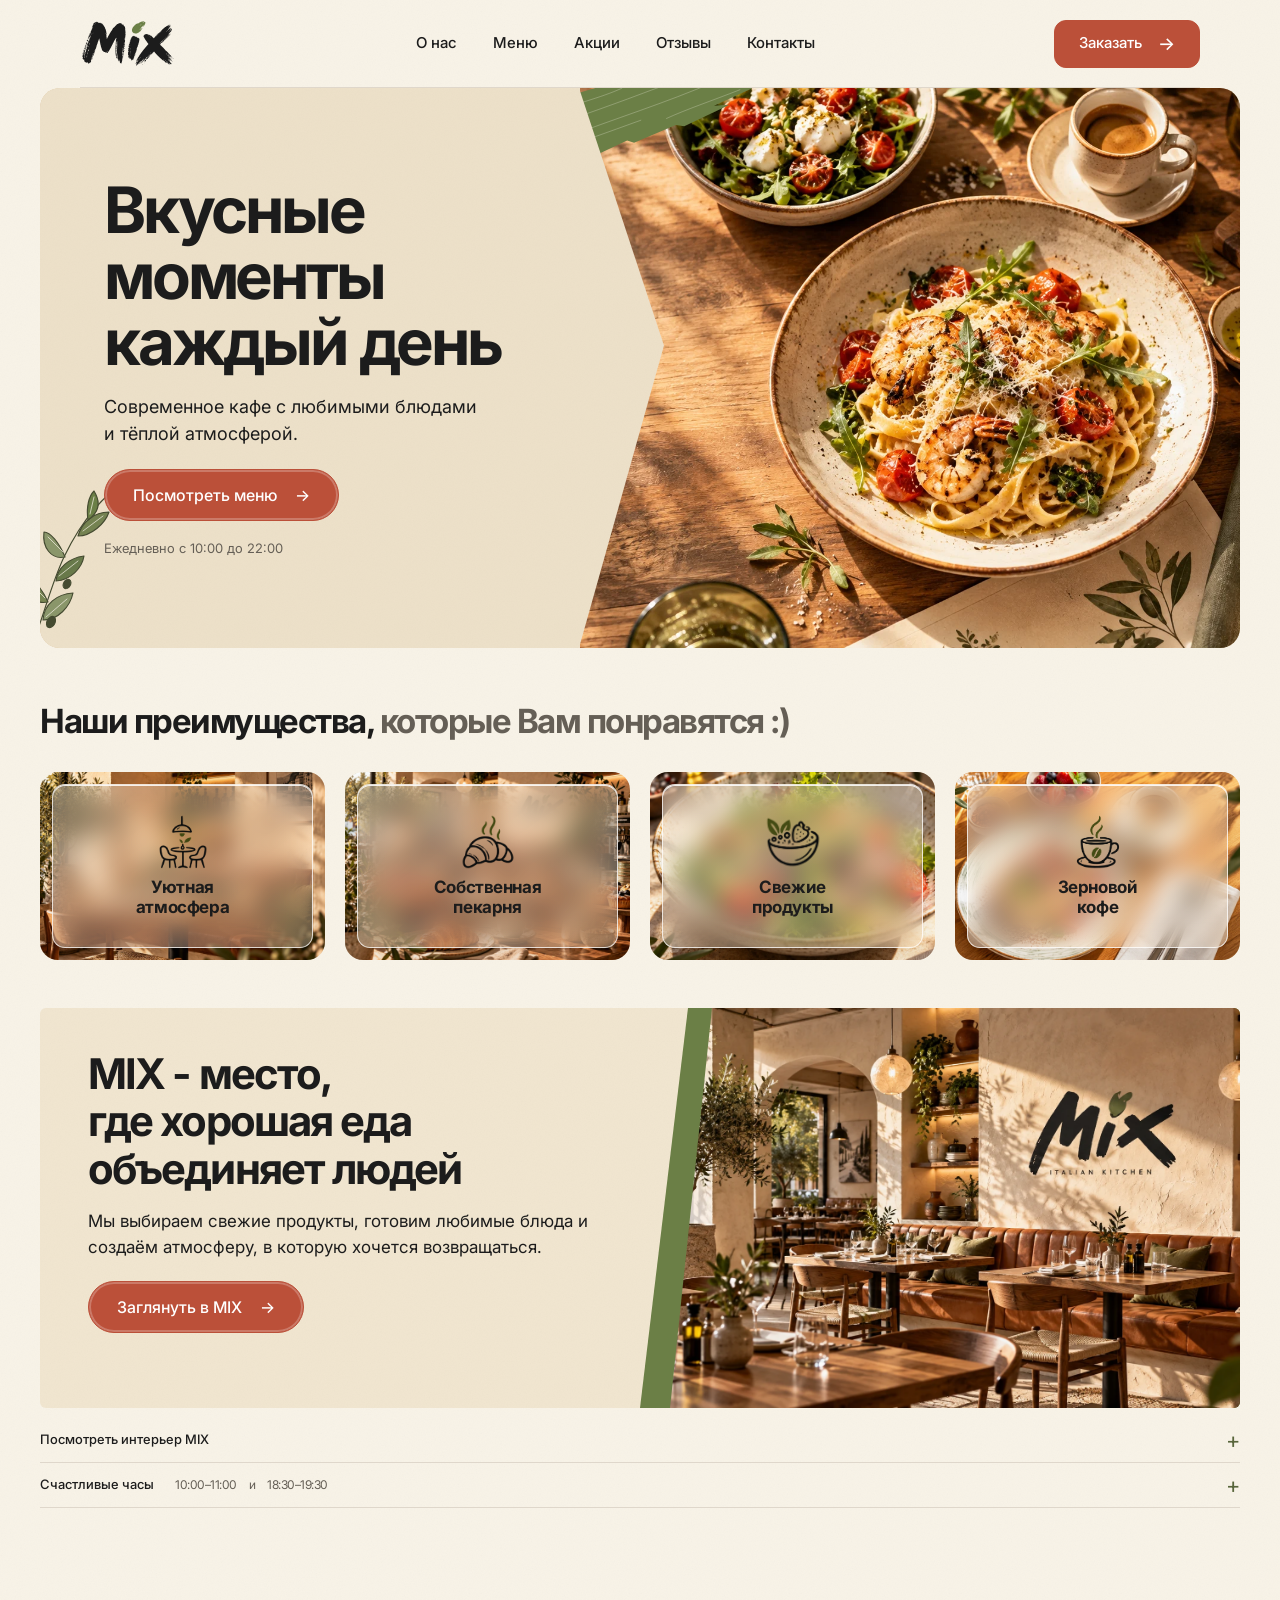
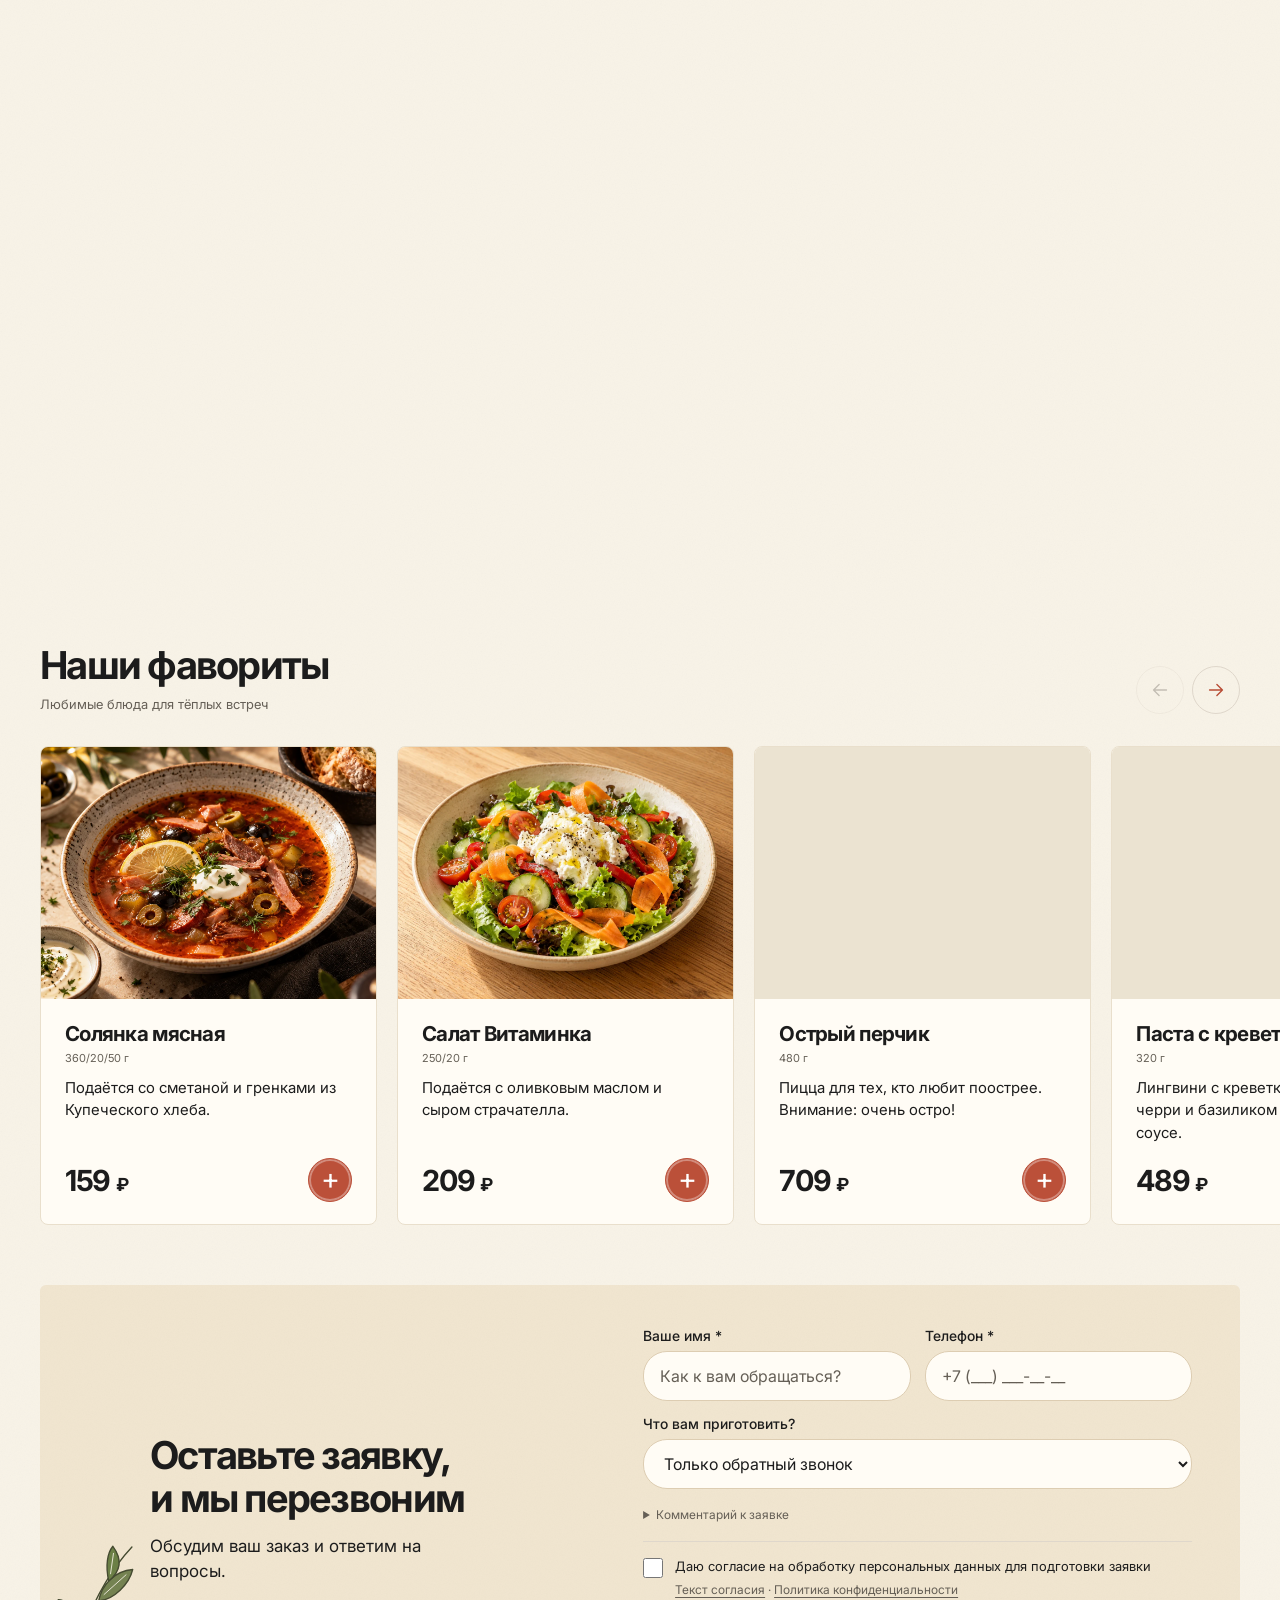
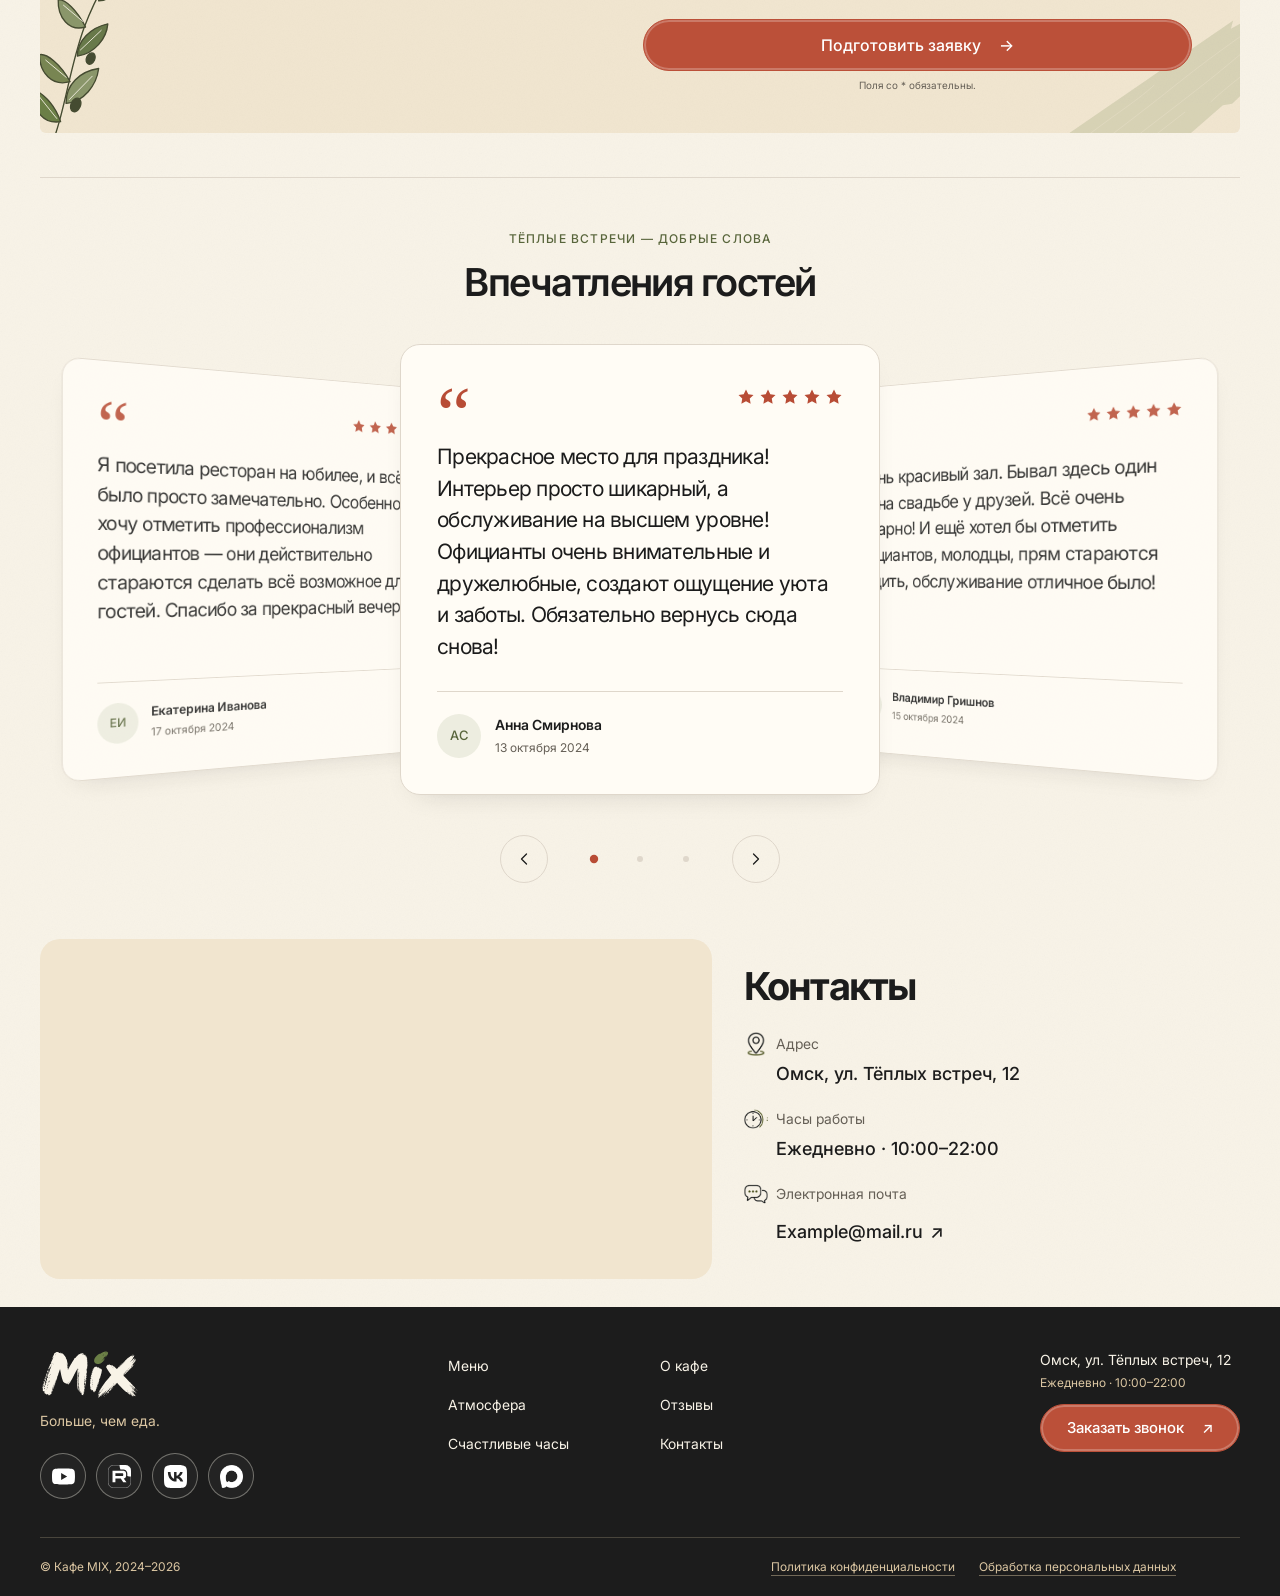
==== commit 0b24ee83: "Refine mobile menu and hero details Remove the border from the burger menu button and remove the dec" ====
--- a/index.html
+++ b/index.html
@@ -101,7 +101,7 @@
                         <h1 class="hero__heading">Вкусные <br class="hero__heading-break">моменты<br>каждый день</h1>
                         <p class="hero__description">Современное кафе с любимыми блюдами <br>и тёплой атмосферой.</p>
                         <a class="hero__button button" href="#favorite">Посмотреть меню <span aria-hidden="true">→</span></a>
-                        <p class="hero__hours"><span class="hero__hours-dot" aria-hidden="true"></span>Ежедневно с 10:00 до 22:00</p>
+                        <p class="hero__hours">Ежедневно с 10:00 до 22:00</p>
                     </div>
                 </div>
                 <button class="hero__pause" type="button" aria-label="Приостановить слайдер" aria-pressed="false" hidden>Приостановить смену фото</button>
--- a/css/style.css
+++ b/css/style.css
@@ -489,19 +489,9 @@
 }
 
 .hero__hours {
-    display: flex;
-    align-items: center;
-    gap: 8px;
     margin-top: 18px;
     color: var(--mix-text-muted);
     font-size: 13px;
-}
-
-.hero__hours-dot {
-    width: 5px;
-    height: 5px;
-    border-radius: 50%;
-    background: var(--mix-olive);
 }
 
 /* Клавиатурная пауза появляется только при фокусе, фото остаётся чистым. */
@@ -1959,7 +1949,7 @@
         display: inline-flex;
         width: var(--header-control-height);
         height: var(--header-control-height);
-        border: 1px solid var(--mix-border);
+        border: 0;
         border-radius: var(--header-control-radius);
     }
 
@@ -2136,8 +2126,6 @@
 
     .header--enhanced .header__actions { position: relative; z-index: 2; }
     .header--menu-open .header__button { visibility: hidden; }
-    .header__toggle[aria-expanded="true"] { border-color: transparent; }
-
     @media (max-height: 600px) {
         .header--enhanced .header__nav-content { padding-top: calc(var(--header-height) + 8px); }
         .header--enhanced .header__nav-caption { margin-bottom: 8px; }
@@ -2393,13 +2381,8 @@
     .hero__hours {
         max-width: none;
         margin-top: 16px;
-        gap: 6px;
         font-size: 11px;
         line-height: 1.4;
-    }
-
-    .hero__hours-dot {
-        flex-shrink: 0;
     }
 
     .advantages {
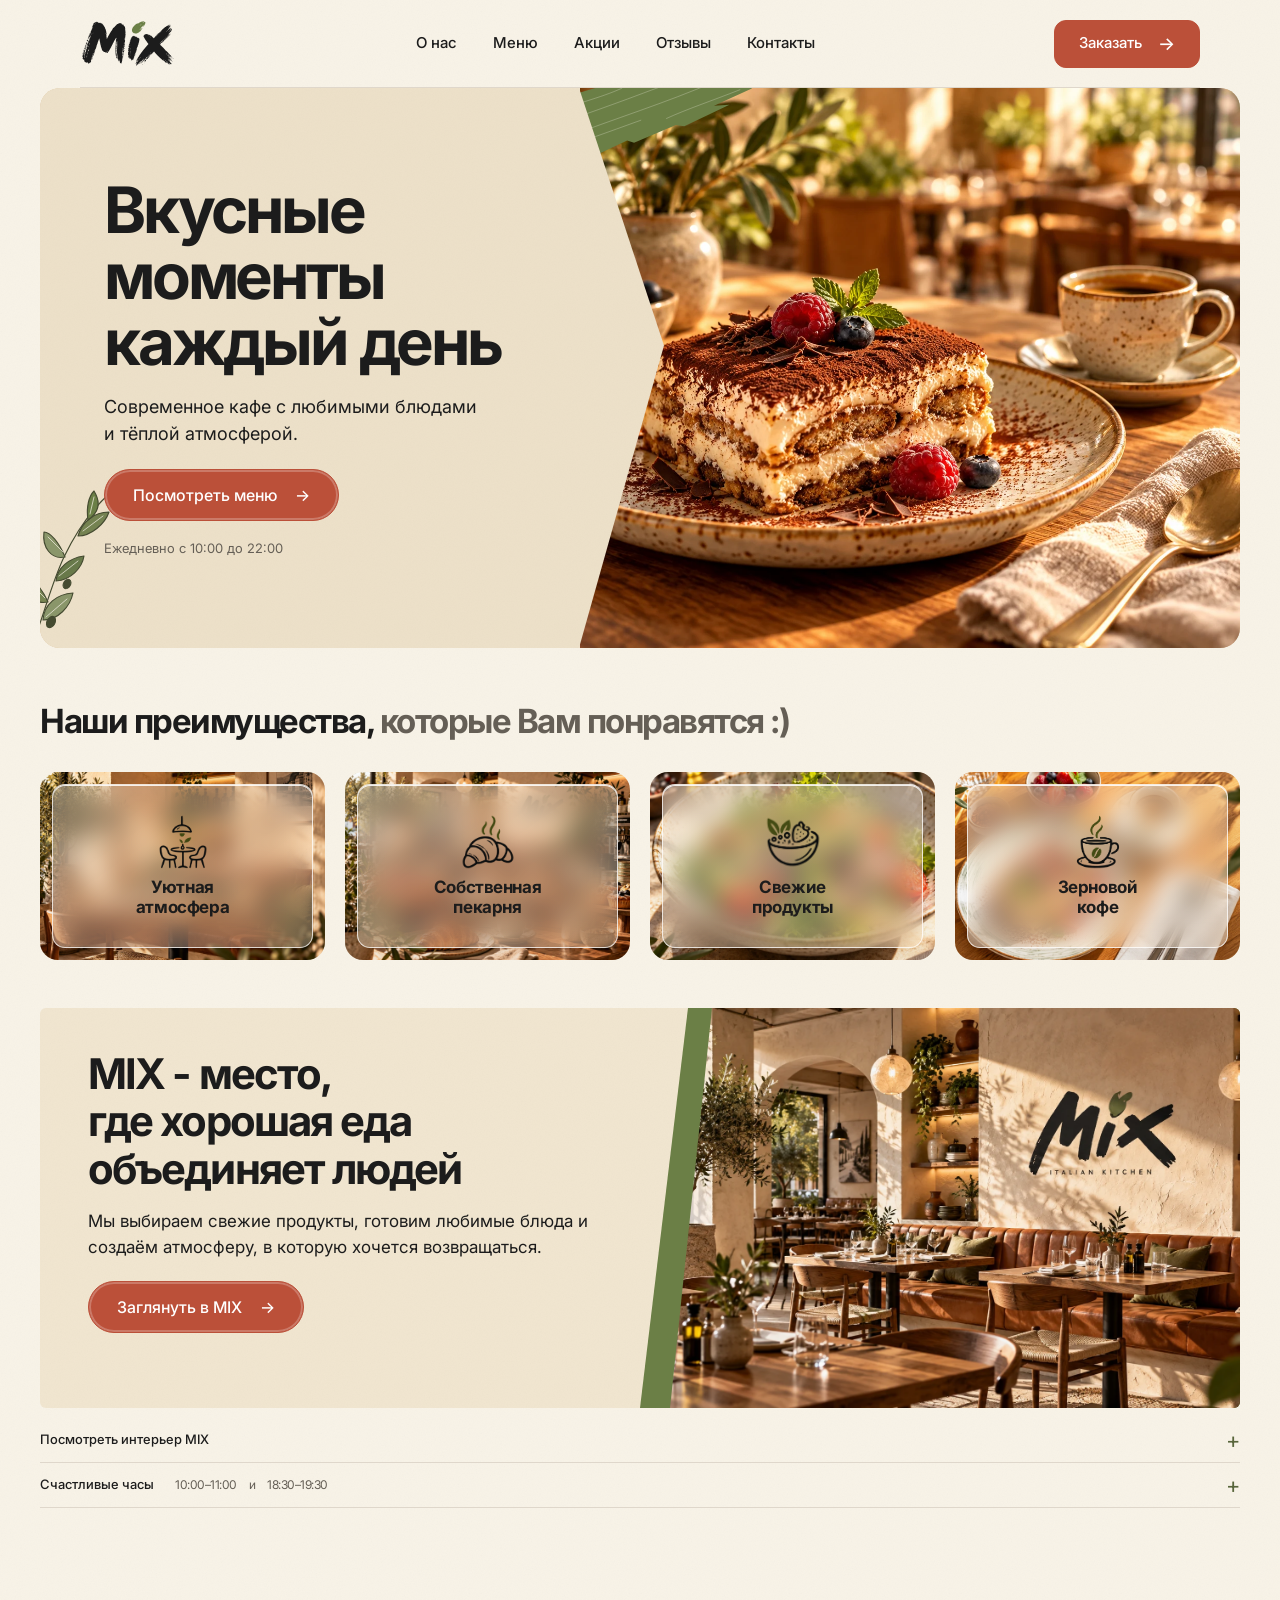
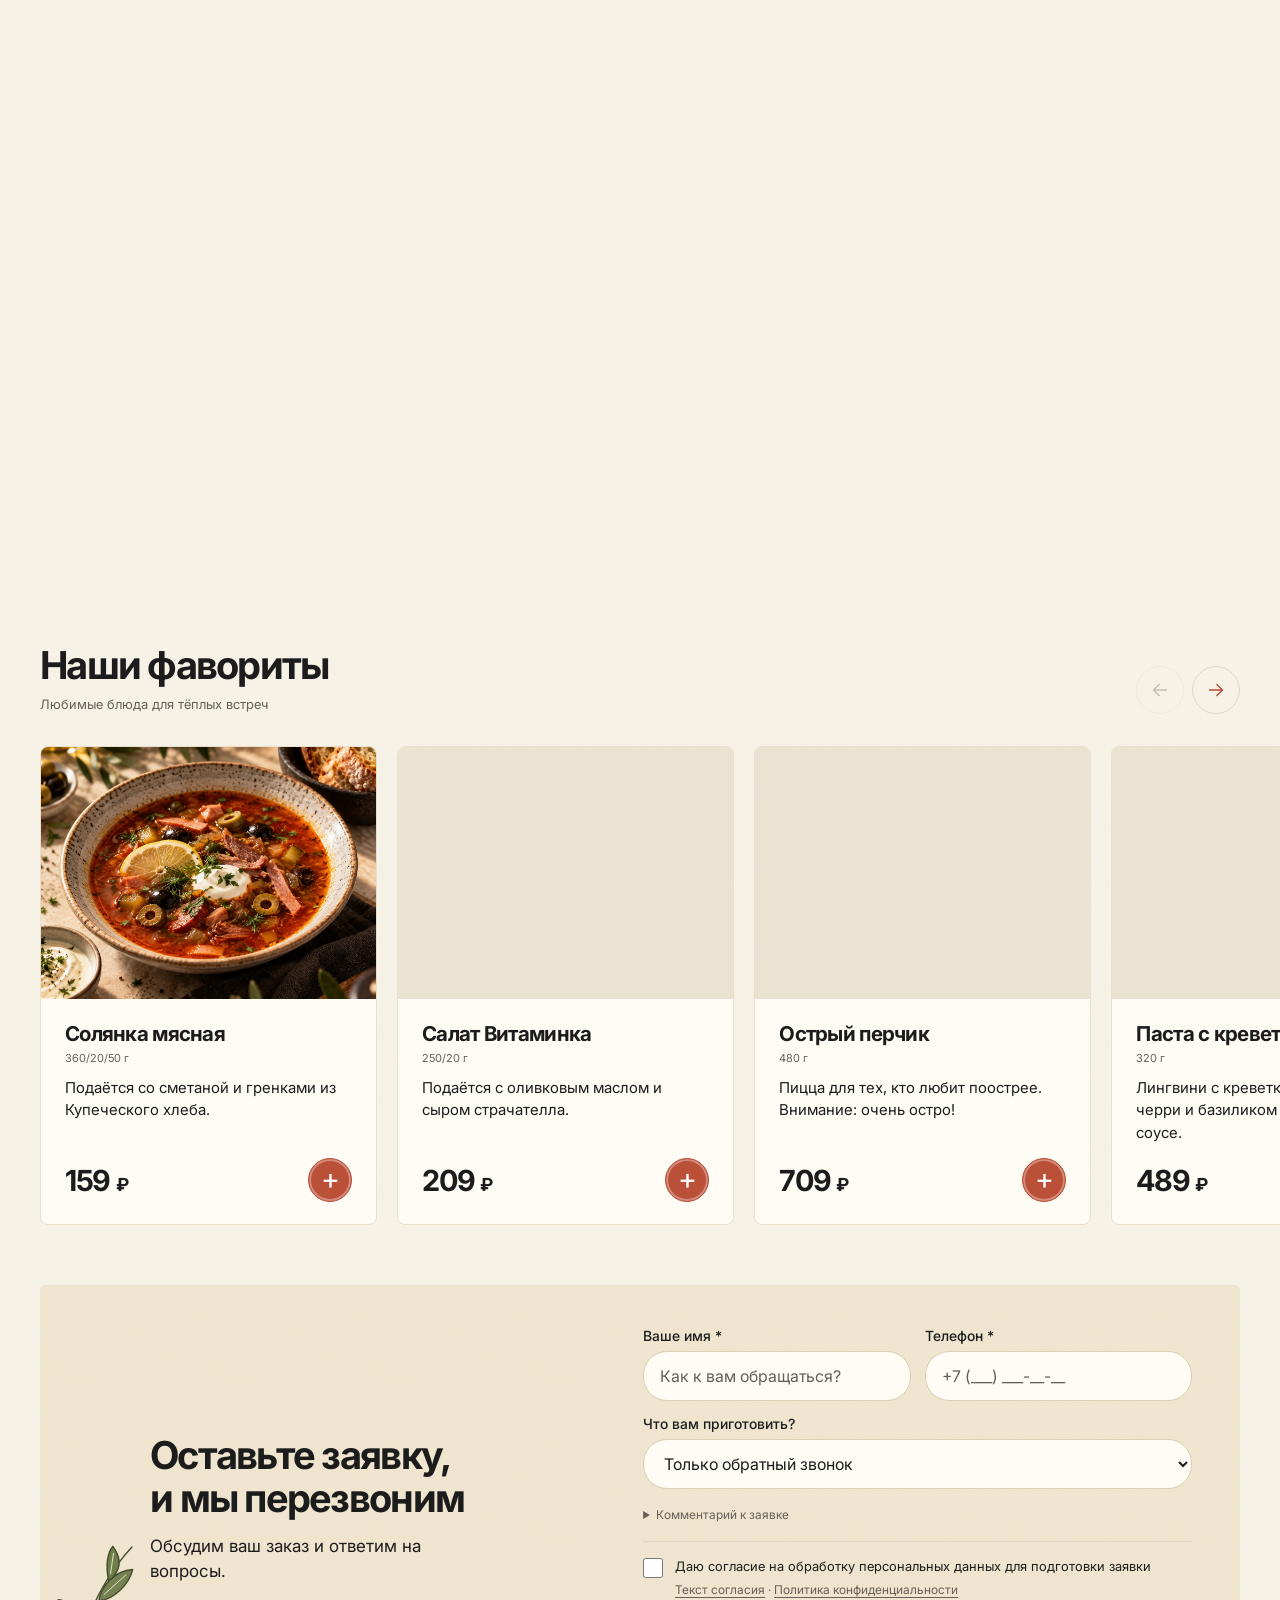
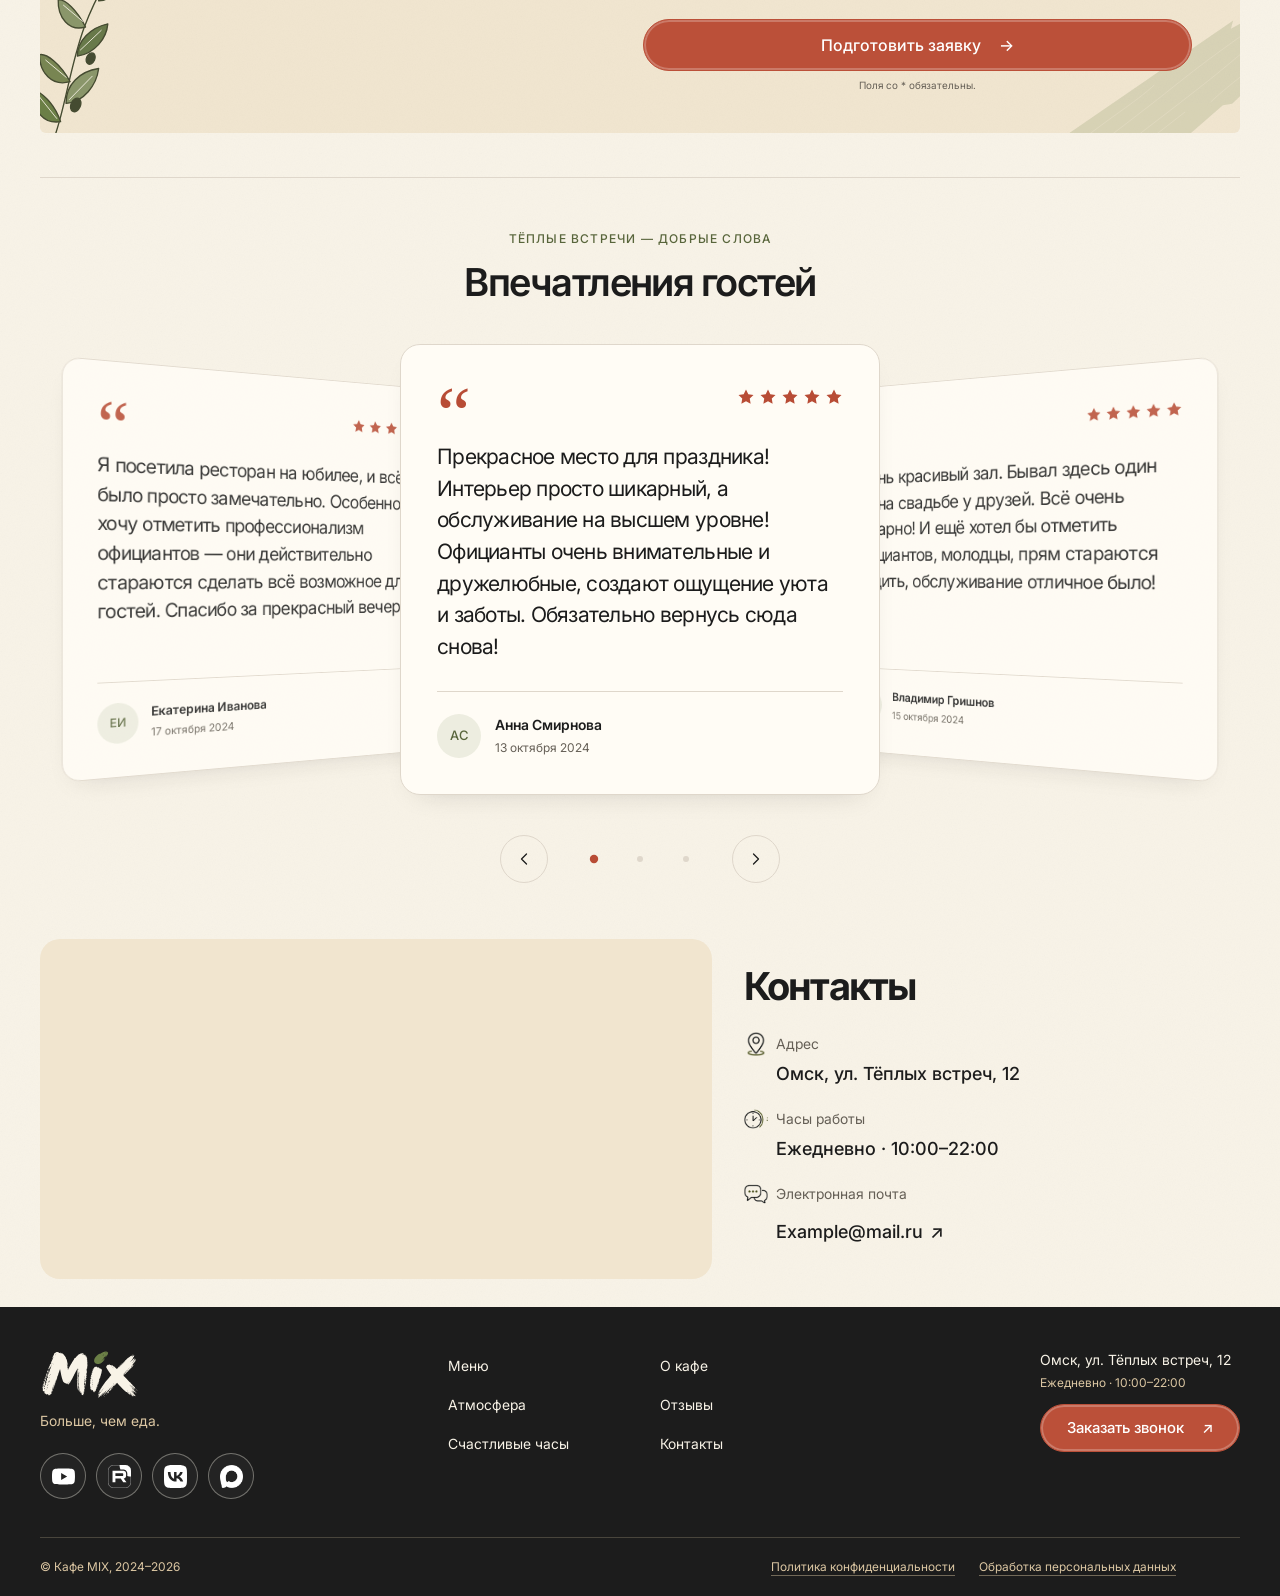
==== commit b289119f: "Shape mobile hero like reference" ====
--- a/index.html
+++ b/index.html
@@ -71,6 +71,7 @@
                 <div class="hero__media">
                     <div class="hero__slide" role="group" aria-roledescription="слайд" aria-label="1 из 5: паста">
                         <picture class="hero__picture">
+                            <source media="(max-width: 600px)" srcset="public/assets/mix/hero/slide-03-dessert.webp">
                             <img class="hero__image" src="public/assets/mix/hero/slide-01-pasta.webp" alt="Паста с креветками на столе в тёплом солнечном свете" width="1672" height="941" fetchpriority="high">
                         </picture>
                     </div>
@@ -81,6 +82,7 @@
                     </div>
                     <div class="hero__slide" role="group" aria-roledescription="слайд" aria-label="3 из 5: десерт" hidden>
                         <picture class="hero__picture">
+                            <source media="(max-width: 600px)" srcset="public/assets/mix/hero/slide-01-pasta.webp">
                             <img class="hero__image" src="public/assets/mix/hero/slide-03-dessert.webp" alt="Тирамису с ягодами и чашка эспрессо" width="1448" height="1086" loading="lazy" decoding="async">
                         </picture>
                     </div>
@@ -104,6 +106,7 @@
                         <p class="hero__hours">Ежедневно с 10:00 до 22:00</p>
                     </div>
                 </div>
+                <div class="hero__progress" aria-hidden="true"><span class="hero__progress-bar is-active"></span><span class="hero__progress-bar"></span><span class="hero__progress-bar"></span><span class="hero__progress-bar"></span><span class="hero__progress-bar"></span></div>
                 <button class="hero__pause" type="button" aria-label="Приостановить слайдер" aria-pressed="false" hidden>Приостановить смену фото</button>
                 <p class="hero__instructions visually-hidden" id="hero-instructions">Смена фото: стрелки влево и вправо или горизонтальный свайп. При фокусе смена приостанавливается.</p>
                 <p class="hero__status visually-hidden" aria-live="off" aria-atomic="true">Слайд 1 из 5: паста и хорошая компания.</p>
--- a/css/style.css
+++ b/css/style.css
@@ -494,6 +494,10 @@
     font-size: 13px;
 }
 
+.hero__progress {
+    display: none;
+}
+
 /* Клавиатурная пауза появляется только при фокусе, фото остаётся чистым. */
 .hero__pause {
     position: absolute;
@@ -2125,7 +2129,19 @@
     }
 
     .header--enhanced .header__actions { position: relative; z-index: 2; }
-    .header--menu-open .header__button { visibility: hidden; }
+    .header--enhanced .header__button {
+        opacity: 1;
+        transform: translateY(0);
+        transition: opacity 0.24s var(--motion-ease) 0.66s, transform 0.24s var(--motion-ease) 0.66s, visibility 0s linear 0.66s;
+    }
+
+    .header--menu-open .header__button {
+        opacity: 0;
+        transform: translateY(-5px);
+        visibility: hidden;
+        pointer-events: none;
+        transition-delay: 0s, 0s, 0.24s;
+    }
     @media (max-height: 600px) {
         .header--enhanced .header__nav-content { padding-top: calc(var(--header-height) + 8px); }
         .header--enhanced .header__nav-caption { margin-bottom: 8px; }
@@ -2306,44 +2322,44 @@
     }
 
     .hero {
+        min-height: max(640px, calc(100svh - var(--header-height) - 20px));
+        border-radius: 16px;
+    }
+
+    .hero__media {
+        position: absolute;
+        inset: auto 0 0;
+        width: 100%;
+        height: 64%;
+    }
+
+    .hero__media::after {
+        display: none;
+    }
+
+    .hero__image {
+        object-position: 55% 55%;
+    }
+
+    .hero__panel {
+        position: absolute;
+        inset: 0 0 auto;
+        width: 100%;
+        height: 60%;
+        min-height: 0;
+        align-items: flex-start;
+        clip-path: polygon(0 0, 100% 0, 100% 63%, 85% 68%, 68% 74%, 51% 80%, 34% 87%, 17% 94%, 0 100%);
+    }
+
+    .hero__panel::after {
+        display: none;
+    }
+
+    .hero__content {
         display: flex;
         flex-direction: column;
-        min-height: 0;
-        border-radius: 16px;
-    }
-
-    .hero__media {
-        position: relative;
-        inset: auto;
-        flex: none;
-        width: 100%;
-        height: clamp(170px, 48vw, 200px);
-    }
-
-    .hero__media::after {
-        display: none;
-    }
-
-    .hero__image {
-        object-position: center 60%;
-    }
-
-    .hero__panel {
-        order: -1;
-        width: 100%;
-        min-height: 0;
-    }
-
-    .hero__panel::after {
-        display: none;
-    }
-
-    .hero__content {
-        display: grid;
-        grid-template-columns: max-content minmax(0, 1fr);
-        column-gap: 14px;
-        align-items: center;
-        padding: 20px;
+        align-items: flex-start;
+        padding: 28px 24px;
     }
 
     .hero__branch {
@@ -2351,17 +2367,15 @@
     }
 
     .hero__heading {
-        grid-column: 1 / -1;
-        font-size: clamp(26px, 7.2vw, 34px);
+        font-size: clamp(34px, 9vw, 42px);
         letter-spacing: -0.055em;
     }
 
     .hero__heading-break {
-        display: none;
+        display: initial;
     }
 
     .hero__description {
-        grid-column: 1 / -1;
         max-width: 40ch;
         margin-top: 12px;
         padding-right: 0;
@@ -2372,17 +2386,38 @@
     .hero__button {
         min-height: 44px;
         margin-top: 16px;
-        padding: 10px 14px;
-        gap: 8px;
-        font-size: 12px;
+        padding: 10px 18px;
+        gap: 12px;
+        font-size: 13px;
         white-space: nowrap;
     }
 
     .hero__hours {
         max-width: none;
-        margin-top: 16px;
+        margin-top: 12px;
         font-size: 11px;
         line-height: 1.4;
+    }
+
+    .hero__progress {
+        position: absolute;
+        z-index: 3;
+        bottom: 24px;
+        left: 24px;
+        display: flex;
+        align-items: center;
+        gap: 6px;
+    }
+
+    .hero__progress-bar {
+        width: 34px;
+        height: 3px;
+        border-radius: 99px;
+        background: rgb(255 255 255 / 42%);
+    }
+
+    .hero__progress-bar.is-active {
+        background: var(--mix-white);
     }
 
     .advantages {
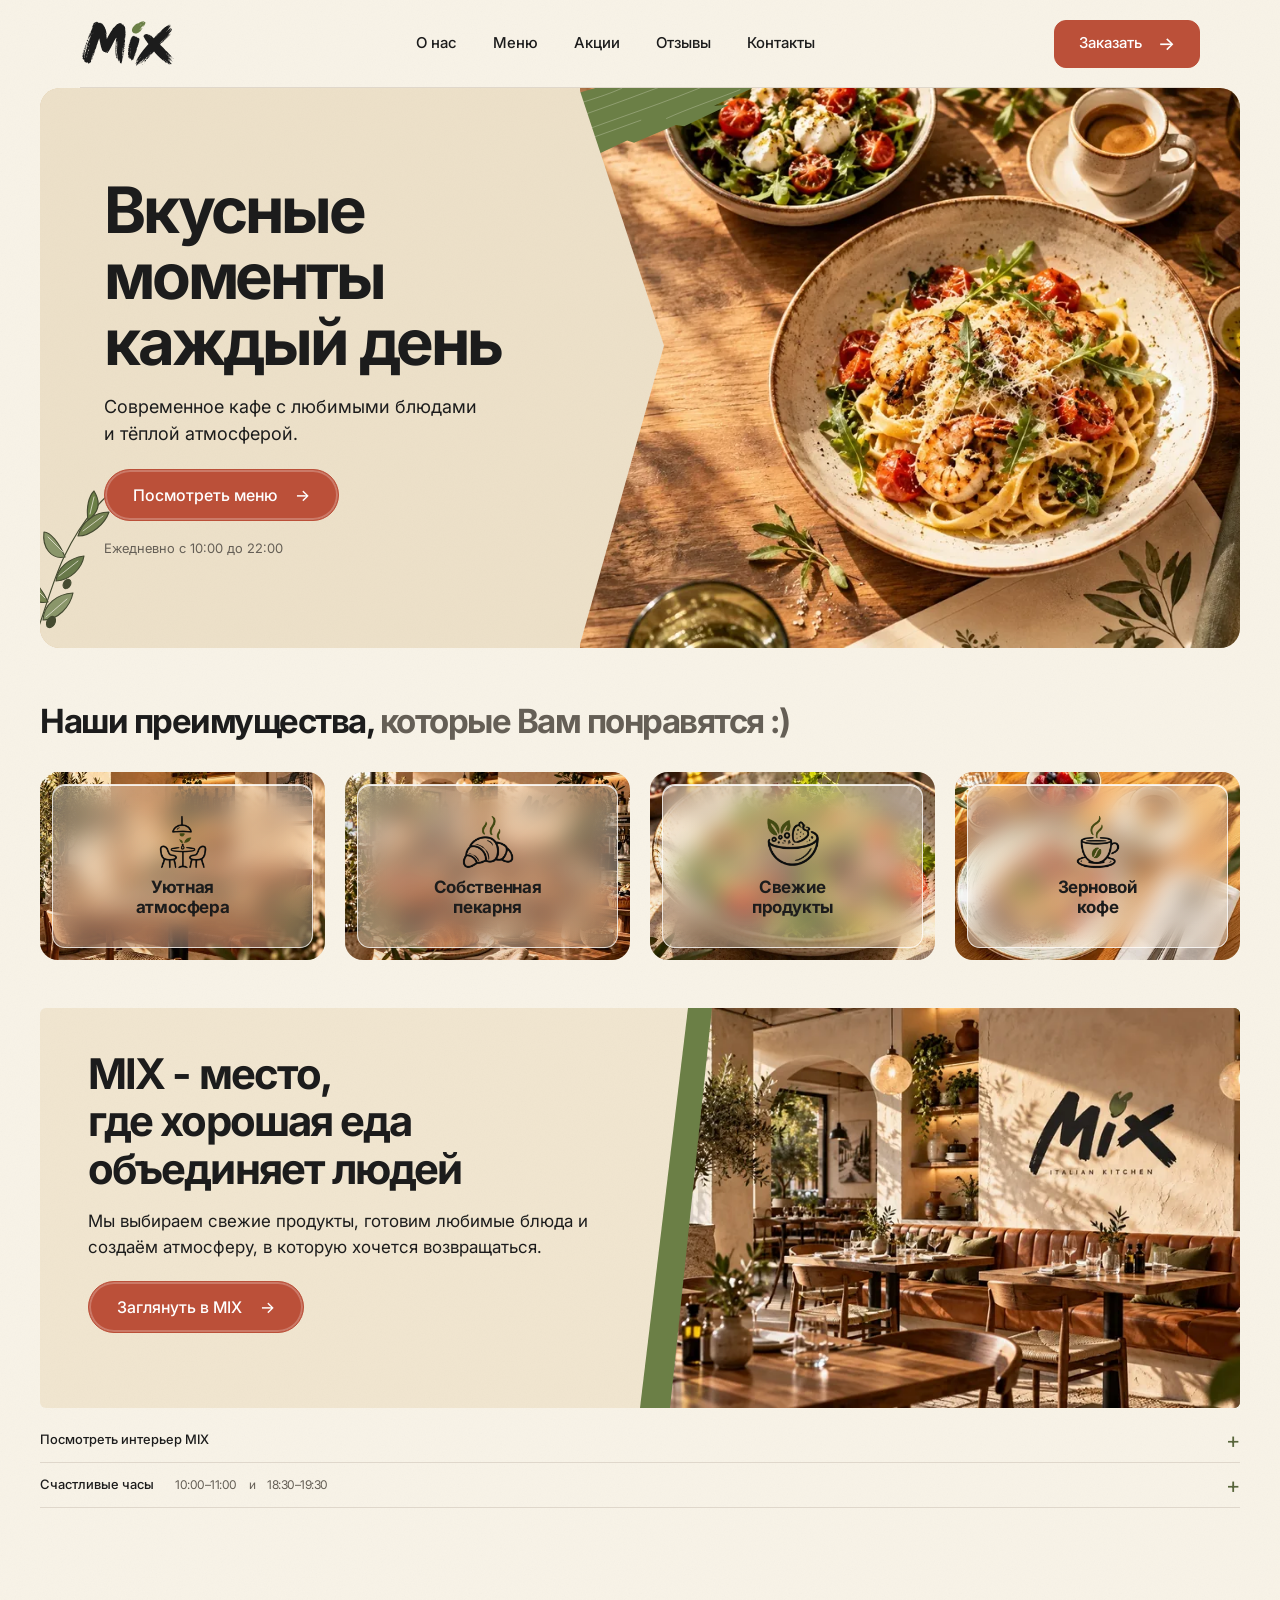
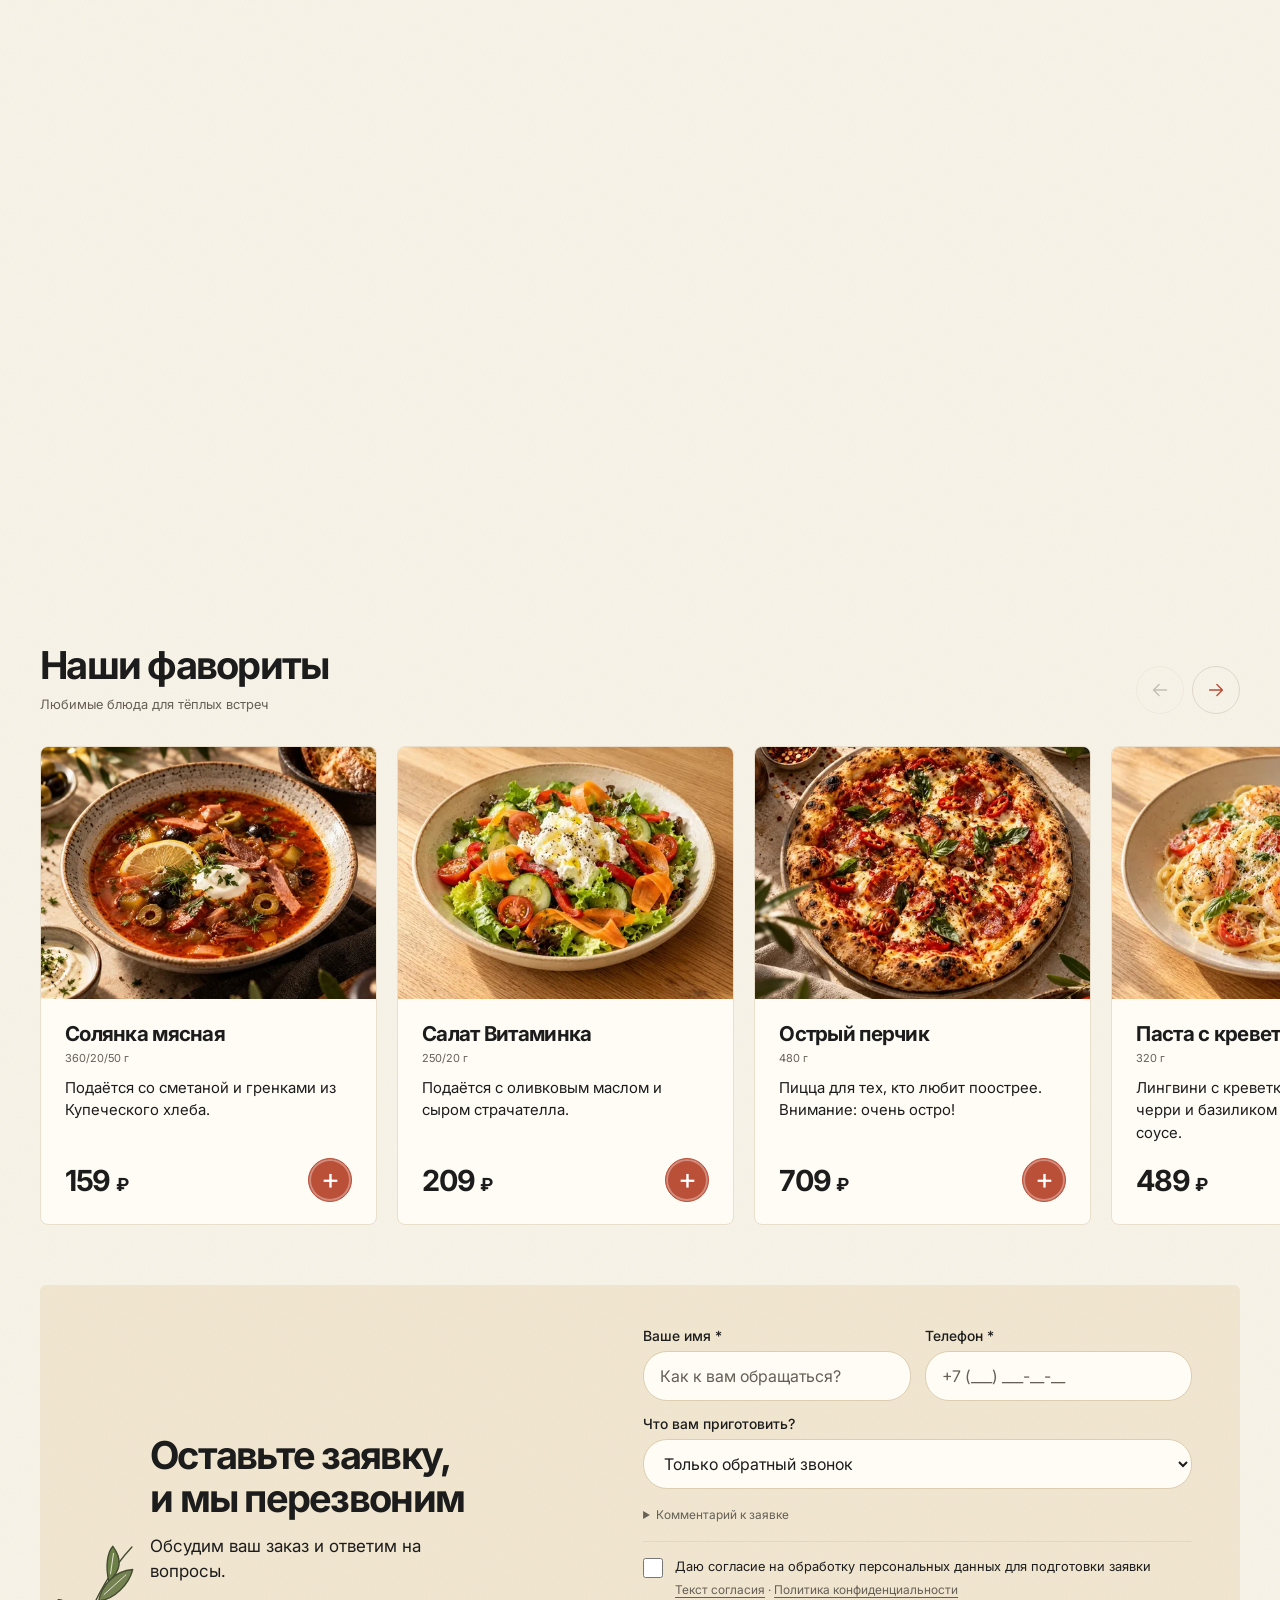
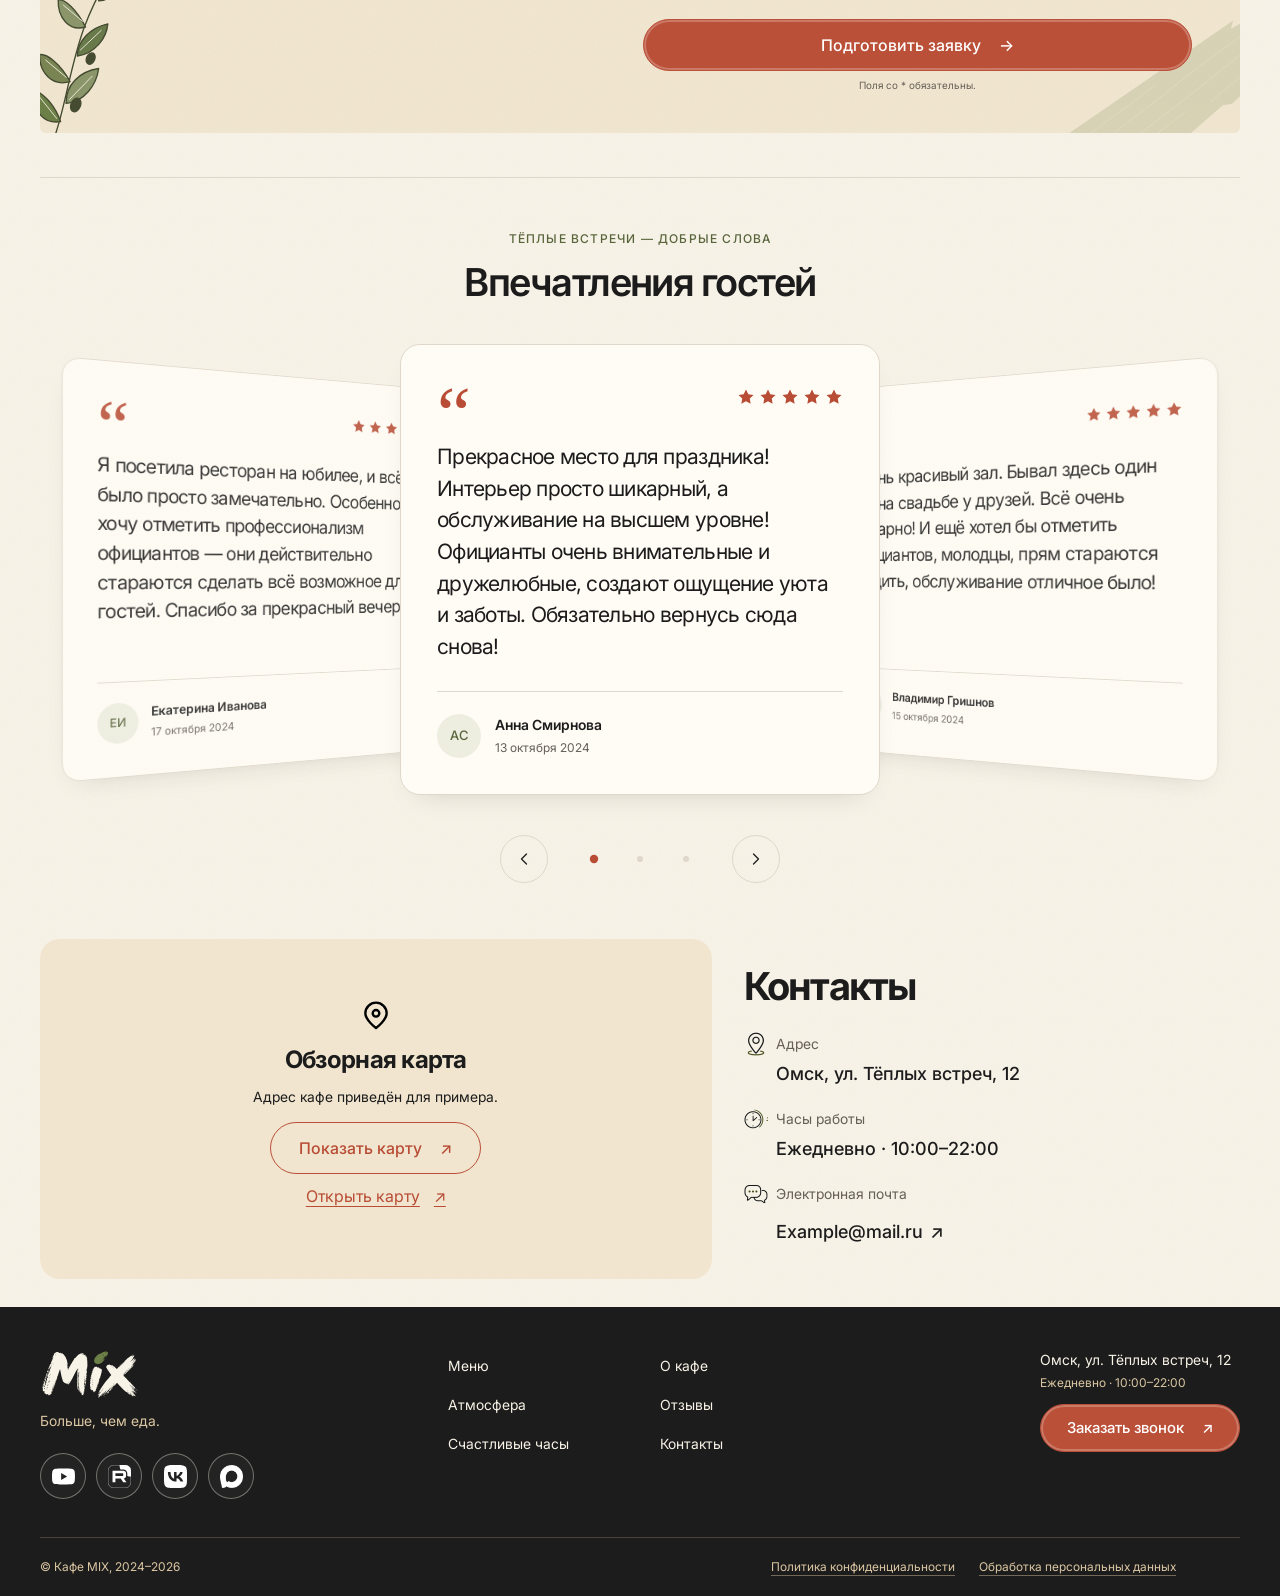
==== commit cef87be8: "Optimize responsive assets and stabilize page reload" ====
--- a/index.html
+++ b/index.html
@@ -3,6 +3,17 @@
     <head>
         <meta charset="UTF-8">
         <meta name="viewport" content="width=device-width, initial-scale=1.0">
+        <script>
+            (function (root) {
+                root.classList.add('js');
+                addEventListener('pageshow', function () {
+                    requestAnimationFrame(function () {
+                        requestAnimationFrame(function () { root.classList.add('page-ready'); });
+                    });
+                });
+                addEventListener('pagehide', function () { root.classList.remove('page-ready'); });
+            })(document.documentElement);
+        </script>
         <meta name="theme-color" content="#F8F3E7">
         <meta name="description" content="MIX — европейское кафе в Омске. Любимые блюда, тёплая атмосфера и вкусные встречи каждый день.">
         <meta property="og:title" content="MIX — место для вкусных встреч">
@@ -11,15 +22,15 @@
         <meta property="og:locale" content="ru_RU">
         <link rel="icon" href="public/assets/mix/brand/mix-brush-dark.svg" type="image/svg+xml">
         <link rel="icon" href="public/assets/mix/brand/mix-brush-light.svg" type="image/svg+xml" media="(prefers-color-scheme: dark)">
-        <link rel="stylesheet" href="css/normalize.css">
-        <link rel="stylesheet" href="css/design-tokens.css">
-        <link rel="stylesheet" href="css/restaurant-icons.css">
-        <link rel="stylesheet" href="css/style.css">
-        <script src="js/order.js" defer></script>
-        <script src="js/main.js" defer></script>
-        <script src="js/reviews.js" defer></script>
-        <script src="js/photo-window.js" defer></script>
-        <script src="js/favorites.js" defer></script>
+        <link rel="stylesheet" href="css/normalize.css?v=80e2e049db">
+        <link rel="stylesheet" href="css/design-tokens.css?v=3b7f82ad5e">
+        <link rel="stylesheet" href="css/restaurant-icons.css?v=fd9a1ca8d6">
+        <link rel="stylesheet" href="css/style.css?v=2a4323c2e6">
+        <link rel="preload" href="public/assets/optimized/Inter_18pt-Regular-latin-cyrillic-e8718a3eb7.woff2" as="font" type="font/woff2" crossorigin>
+        <link rel="preload" href="public/assets/optimized/Inter_18pt-Bold-latin-cyrillic-9454da995e.woff2" as="font" type="font/woff2" crossorigin>
+        <script src="js/order.js?v=6fbb36e439" defer></script>
+        <script src="js/main.js?v=e6c0f95337" defer></script>
+        <script src="js/reviews.js?v=1a6e06ed41" defer></script>
         <title>MIX — место для вкусных встреч</title>
     </head>
     <body id="top">
@@ -68,32 +79,33 @@
         </header>
         <main id="main">
             <section class="hero" id="banner" aria-label="Знакомство с MIX" aria-roledescription="карусель" aria-describedby="hero-instructions" tabindex="0">
+                <svg class="hero__clip" width="0" height="0" aria-hidden="true" focusable="false"><defs><clipPath id="hero-mobile-curve" clipPathUnits="objectBoundingBox"><path d="M0 0H1V.66C.72 .82 .55 1 0 1Z"/></clipPath></defs></svg>
                 <div class="hero__media">
                     <div class="hero__slide" role="group" aria-roledescription="слайд" aria-label="1 из 5: паста">
                         <picture class="hero__picture">
-                            <source media="(max-width: 600px)" srcset="public/assets/mix/hero/slide-03-dessert.webp">
-                            <img class="hero__image" src="public/assets/mix/hero/slide-01-pasta.webp" alt="Паста с креветками на столе в тёплом солнечном свете" width="1672" height="941" fetchpriority="high">
+                            <source media="(max-width: 600px)" srcset="public/assets/optimized/slide-03-dessert-480-3e222d4b34.webp 480w, public/assets/optimized/slide-03-dessert-800-f27ed50879.webp 800w, public/assets/optimized/slide-03-dessert-1200-b719987cb7.webp 1200w, public/assets/optimized/slide-03-dessert-1448-e4939d5217.webp 1448w" sizes="(max-width: 600px) min(174vw, 827px), (max-width: 800px) max(60vw, 560px), max(min(60vw, 888px), 747px)">
+                            <img class="hero__image" src="public/assets/optimized/slide-01-pasta-800-9a1206bcb5.webp" alt="Паста с креветками на столе в тёплом солнечном свете" width="1672" height="941" fetchpriority="high" srcset="public/assets/optimized/slide-01-pasta-480-aa5b72b25f.webp 480w, public/assets/optimized/slide-01-pasta-800-9a1206bcb5.webp 800w, public/assets/optimized/slide-01-pasta-1200-0475aa3401.webp 1200w, public/assets/optimized/slide-01-pasta-1600-0d710464d0.webp 1600w" sizes="(max-width: 600px) min(232vw, 1102px), (max-width: 800px) max(60vw, 747px), max(min(60vw, 888px), 996px)" decoding="async" loading="eager">
                         </picture>
                     </div>
                     <div class="hero__slide" role="group" aria-roledescription="слайд" aria-label="2 из 5: пицца" hidden>
                         <picture class="hero__picture">
-                            <img class="hero__image" src="public/assets/mix/hero/slide-02-pizza.webp" alt="Пицца с томатами и базиликом из печи" width="1448" height="1086" loading="lazy" decoding="async">
+                            <img class="hero__image" alt="Пицца с томатами и базиликом из печи" width="1448" height="1086" loading="lazy" decoding="async" data-src="public/assets/optimized/slide-02-pizza-800-ba5664cc42.webp" data-srcset="public/assets/optimized/slide-02-pizza-480-88fde9253f.webp 480w, public/assets/optimized/slide-02-pizza-800-ba5664cc42.webp 800w, public/assets/optimized/slide-02-pizza-1200-5c9f22df16.webp 1200w, public/assets/optimized/slide-02-pizza-1448-19f0468d86.webp 1448w" sizes="(max-width: 600px) min(174vw, 827px), (max-width: 800px) max(60vw, 560px), max(min(60vw, 888px), 747px)" fetchpriority="low" src="[data-uri]">
                         </picture>
                     </div>
                     <div class="hero__slide" role="group" aria-roledescription="слайд" aria-label="3 из 5: десерт" hidden>
                         <picture class="hero__picture">
-                            <source media="(max-width: 600px)" srcset="public/assets/mix/hero/slide-01-pasta.webp">
-                            <img class="hero__image" src="public/assets/mix/hero/slide-03-dessert.webp" alt="Тирамису с ягодами и чашка эспрессо" width="1448" height="1086" loading="lazy" decoding="async">
+                            <source media="(max-width: 600px)" data-srcset="public/assets/optimized/slide-01-pasta-480-aa5b72b25f.webp 480w, public/assets/optimized/slide-01-pasta-800-9a1206bcb5.webp 800w, public/assets/optimized/slide-01-pasta-1200-0475aa3401.webp 1200w, public/assets/optimized/slide-01-pasta-1600-0d710464d0.webp 1600w" sizes="(max-width: 600px) min(232vw, 1102px), (max-width: 800px) max(60vw, 747px), max(min(60vw, 888px), 996px)">
+                            <img class="hero__image" alt="Тирамису с ягодами и чашка эспрессо" width="1448" height="1086" loading="lazy" decoding="async" data-src="public/assets/optimized/slide-03-dessert-800-f27ed50879.webp" data-srcset="public/assets/optimized/slide-03-dessert-480-3e222d4b34.webp 480w, public/assets/optimized/slide-03-dessert-800-f27ed50879.webp 800w, public/assets/optimized/slide-03-dessert-1200-b719987cb7.webp 1200w, public/assets/optimized/slide-03-dessert-1448-e4939d5217.webp 1448w" sizes="(max-width: 600px) min(174vw, 827px), (max-width: 800px) max(60vw, 560px), max(min(60vw, 888px), 747px)" fetchpriority="low" src="[data-uri]">
                         </picture>
                     </div>
                     <div class="hero__slide" role="group" aria-roledescription="слайд" aria-label="4 из 5: атмосфера" hidden>
                         <picture class="hero__picture">
-                            <img class="hero__image" src="public/assets/mix/hero/slide-04-restaurant.webp" alt="Светлый зал с деревянными столами и зелёными растениями" width="1448" height="1086" loading="lazy" decoding="async">
+                            <img class="hero__image" alt="Светлый зал с деревянными столами и зелёными растениями" width="1448" height="1086" loading="lazy" decoding="async" data-src="public/assets/optimized/slide-04-restaurant-800-034b8a871f.webp" data-srcset="public/assets/optimized/slide-04-restaurant-480-53af9f45e4.webp 480w, public/assets/optimized/slide-04-restaurant-800-034b8a871f.webp 800w, public/assets/optimized/slide-04-restaurant-1200-245abaa71d.webp 1200w, public/assets/optimized/slide-04-restaurant-1448-309f8ba118.webp 1448w" sizes="(max-width: 600px) min(174vw, 827px), (max-width: 800px) max(60vw, 560px), max(min(60vw, 888px), 747px)" fetchpriority="low" src="[data-uri]">
                         </picture>
                     </div>
                     <div class="hero__slide" role="group" aria-roledescription="слайд" aria-label="5 из 5: завтрак" hidden>
                         <picture class="hero__picture">
-                            <img class="hero__image" src="public/assets/mix/hero/slide-05-breakfast.webp" alt="Свежая выпечка, хлеб и кофе на утреннем столе" width="1448" height="1086" loading="lazy" decoding="async">
+                            <img class="hero__image" alt="Свежая выпечка, хлеб и кофе на утреннем столе" width="1448" height="1086" loading="lazy" decoding="async" data-src="public/assets/optimized/slide-05-breakfast-800-ed9838ac47.webp" data-srcset="public/assets/optimized/slide-05-breakfast-480-af7dba9668.webp 480w, public/assets/optimized/slide-05-breakfast-800-ed9838ac47.webp 800w, public/assets/optimized/slide-05-breakfast-1200-f57e2660b4.webp 1200w, public/assets/optimized/slide-05-breakfast-1448-b5cee8179f.webp 1448w" sizes="(max-width: 600px) min(174vw, 827px), (max-width: 800px) max(60vw, 560px), max(min(60vw, 888px), 747px)" fetchpriority="low" src="[data-uri]">
                         </picture>
                     </div>
                 </div>
@@ -106,7 +118,6 @@
                         <p class="hero__hours">Ежедневно с 10:00 до 22:00</p>
                     </div>
                 </div>
-                <div class="hero__progress" aria-hidden="true"><span class="hero__progress-bar is-active"></span><span class="hero__progress-bar"></span><span class="hero__progress-bar"></span><span class="hero__progress-bar"></span><span class="hero__progress-bar"></span></div>
                 <button class="hero__pause" type="button" aria-label="Приостановить слайдер" aria-pressed="false" hidden>Приостановить смену фото</button>
                 <p class="hero__instructions visually-hidden" id="hero-instructions">Смена фото: стрелки влево и вправо или горизонтальный свайп. При фокусе смена приостанавливается.</p>
                 <p class="hero__status visually-hidden" aria-live="off" aria-atomic="true">Слайд 1 из 5: паста и хорошая компания.</p>
@@ -125,28 +136,28 @@
                 </div>
                 <ul class="advantages__list" id="advantages-track" aria-label="Преимущества кафе" tabindex="0">
                     <li class="advantages__item">
-                        <img class="advantages__photo" src="public/assets/mix/interior/cozy-corner.webp" alt="" width="1448" height="1086" loading="lazy" decoding="async">
+                        <img class="advantages__photo" src="public/assets/optimized/cozy-corner-800-9bee3c2a3a.webp" alt="" width="1448" height="1086" loading="lazy" decoding="async" srcset="public/assets/optimized/cozy-corner-480-3856208f89.webp 480w, public/assets/optimized/cozy-corner-800-9bee3c2a3a.webp 800w, public/assets/optimized/cozy-corner-1200-d3827b930c.webp 1200w, public/assets/optimized/cozy-corner-1448-37d5ea4850.webp 1448w" sizes="(max-width: 600px) 87vw, (max-width: 1160px) 46vw, max(23vw, 300px)" fetchpriority="low">
                         <div class="advantages__glass">
                             <span class="advantages__icon restaurant-icon restaurant-icon--atmosphere" aria-hidden="true"></span>
                             <h3 class="advantages__title">Уютная<br>атмосфера</h3>
                         </div>
                     </li>
                     <li class="advantages__item">
-                        <img class="advantages__photo" src="public/assets/mix/features/fresh-bakery.webp" alt="" width="1448" height="1086" loading="lazy" decoding="async">
+                        <img class="advantages__photo" src="public/assets/optimized/fresh-bakery-800-ed9838ac47.webp" alt="" width="1448" height="1086" loading="lazy" decoding="async" srcset="public/assets/optimized/fresh-bakery-480-af7dba9668.webp 480w, public/assets/optimized/fresh-bakery-800-ed9838ac47.webp 800w, public/assets/optimized/fresh-bakery-1200-f57e2660b4.webp 1200w, public/assets/optimized/fresh-bakery-1448-b5cee8179f.webp 1448w" sizes="(max-width: 600px) 87vw, (max-width: 1160px) 46vw, max(23vw, 300px)" fetchpriority="low">
                         <div class="advantages__glass">
                             <span class="advantages__icon restaurant-icon restaurant-icon--bakery" aria-hidden="true"></span>
                             <h3 class="advantages__title">Собственная<br>пекарня</h3>
                         </div>
                     </li>
                     <li class="advantages__item">
-                        <img class="advantages__photo" src="public/assets/mix/features/fresh-ingredients.webp" alt="" width="1254" height="1254" loading="lazy" decoding="async">
+                        <img class="advantages__photo" src="public/assets/optimized/fresh-ingredients-800-6319b61b5d.webp" alt="" width="1254" height="1254" loading="lazy" decoding="async" srcset="public/assets/optimized/fresh-ingredients-480-3a18ef7e69.webp 480w, public/assets/optimized/fresh-ingredients-800-6319b61b5d.webp 800w, public/assets/optimized/fresh-ingredients-1200-8bdd4939ce.webp 1200w, public/assets/optimized/fresh-ingredients-1254-e9d44dbdb2.webp 1254w" sizes="(max-width: 600px) 87vw, (max-width: 1160px) 46vw, max(23vw, 300px)" fetchpriority="low">
                         <div class="advantages__glass">
                             <span class="advantages__icon restaurant-icon restaurant-icon--ingredients" aria-hidden="true"></span>
                             <h3 class="advantages__title">Свежие<br>продукты</h3>
                         </div>
                     </li>
                     <li class="advantages__item">
-                        <img class="advantages__photo" src="public/assets/mix/features/coffee.webp" alt="" width="1672" height="941" loading="lazy" decoding="async">
+                        <img class="advantages__photo" src="public/assets/optimized/coffee-800-9464c454c8.webp" alt="" width="1672" height="941" loading="lazy" decoding="async" srcset="public/assets/optimized/coffee-480-bce2da1680.webp 480w, public/assets/optimized/coffee-800-9464c454c8.webp 800w, public/assets/optimized/coffee-1200-bef8b433c7.webp 1200w, public/assets/optimized/coffee-1600-8bc43ce1d8.webp 1600w" sizes="(max-width: 600px) 87vw, (max-width: 1160px) 46vw, max(23vw, 300px)" fetchpriority="low">
                         <div class="advantages__glass">
                             <span class="advantages__icon restaurant-icon restaurant-icon--coffee" aria-hidden="true"></span>
                             <h3 class="advantages__title">Зерновой<br>кофе</h3>
@@ -162,7 +173,7 @@
                     <a class="about__link button" href="#atmosphere">Заглянуть в MIX <span aria-hidden="true">→</span></a>
                 </div>
                 <figure class="about__figure">
-                    <img class="about__image" src="public/assets/mix/interior/main-room.webp" alt="Интерьер MIX: солнечный зал, дерево и зелень" width="1448" height="1086" loading="lazy" decoding="async">
+                    <img class="about__image" src="public/assets/optimized/main-room-800-6d79723c6b.webp" alt="Интерьер MIX: солнечный зал, дерево и зелень" width="1672" height="941" loading="lazy" decoding="async" srcset="public/assets/optimized/main-room-480-47a320eb92.webp 480w, public/assets/optimized/main-room-800-6d79723c6b.webp 800w, public/assets/optimized/main-room-1200-39208a1117.webp 1200w, public/assets/optimized/main-room-1600-d563c2d3cf.webp 1600w" sizes="(max-width: 600px) max(100vw, 462px), max(50vw, 711px)" fetchpriority="low">
                 </figure>
             </section>
             <div class="about-extras container">
@@ -170,19 +181,19 @@
                     <summary class="atmosphere__summary">Посмотреть интерьер MIX <span class="atmosphere__toggle" aria-hidden="true">+</span></summary>
                     <div class="atmosphere__gallery">
                         <figure class="atmosphere__figure atmosphere__figure--large">
-                            <img class="atmosphere__image" src="public/assets/mix/interior/sunlit-room.webp" alt="Солнечный зал MIX с большими окнами" width="1448" height="1086" loading="lazy" decoding="async">
+                            <img class="atmosphere__image" src="public/assets/optimized/sunlit-room-800-d322c91248.webp" alt="Солнечный зал MIX с большими окнами" width="1672" height="941" loading="lazy" decoding="async" srcset="public/assets/optimized/sunlit-room-480-d67cac0878.webp 480w, public/assets/optimized/sunlit-room-800-d322c91248.webp 800w, public/assets/optimized/sunlit-room-1200-cb36dd8505.webp 1200w, public/assets/optimized/sunlit-room-1600-0b3ca9cd6a.webp 1600w" sizes="(max-width: 600px) 100vw, 50vw" fetchpriority="low">
                             <figcaption class="atmosphere__caption">
                                 Солнечный зал
                             </figcaption>
                         </figure>
                         <figure class="atmosphere__figure">
-                            <img class="atmosphere__image" src="public/assets/mix/interior/bar-detail.webp" alt="Барная стойка с деревянной отделкой" width="1448" height="1086" loading="lazy" decoding="async">
+                            <img class="atmosphere__image" src="public/assets/optimized/bar-detail-800-9281109de0.webp" alt="Барная стойка с деревянной отделкой" width="1448" height="1086" loading="lazy" decoding="async" srcset="public/assets/optimized/bar-detail-480-3e62ce7f8e.webp 480w, public/assets/optimized/bar-detail-800-9281109de0.webp 800w, public/assets/optimized/bar-detail-1200-74e821bea9.webp 1200w, public/assets/optimized/bar-detail-1448-6476a1a288.webp 1448w" sizes="(max-width: 600px) 100vw, 50vw" fetchpriority="low">
                             <figcaption class="atmosphere__caption">
                                 Барная стойка
                             </figcaption>
                         </figure>
                         <figure class="atmosphere__figure">
-                            <img class="atmosphere__image" src="public/assets/mix/interior/cozy-corner.webp" alt="Уютный уголок с диваном и растениями" width="1448" height="1086" loading="lazy" decoding="async">
+                            <img class="atmosphere__image" src="public/assets/optimized/cozy-corner-800-9bee3c2a3a.webp" alt="Уютный уголок с диваном и растениями" width="1448" height="1086" loading="lazy" decoding="async" srcset="public/assets/optimized/cozy-corner-480-3856208f89.webp 480w, public/assets/optimized/cozy-corner-800-9bee3c2a3a.webp 800w, public/assets/optimized/cozy-corner-1200-d3827b930c.webp 1200w, public/assets/optimized/cozy-corner-1448-37d5ea4850.webp 1448w" sizes="(max-width: 600px) 100vw, 50vw" fetchpriority="low">
                             <figcaption class="atmosphere__caption">
                                 Уютный уголок
                             </figcaption>
@@ -219,7 +230,7 @@
                 <div class="favorite__cards" id="favorite-track" role="group" aria-label="Любимые блюда MIX" aria-describedby="favorite-instructions" tabindex="0">
                         <article class="dish" aria-labelledby="dish-soup">
                             <div class="dish__media">
-                                <img class="dish__image" src="public/assets/mix/food/soup-solyanka.webp" alt="Мясная солянка с лимоном и маслинами" width="1448" height="1086" loading="lazy" decoding="async" draggable="false">
+                                <img class="dish__image" src="public/assets/optimized/soup-solyanka-800-5937e7bfe9.webp" alt="Мясная солянка с лимоном и маслинами" width="1254" height="1254" loading="lazy" decoding="async" draggable="false" srcset="public/assets/optimized/soup-solyanka-480-0b9ce24adb.webp 480w, public/assets/optimized/soup-solyanka-800-5937e7bfe9.webp 800w, public/assets/optimized/soup-solyanka-1200-7ce5b12e9b.webp 1200w, public/assets/optimized/soup-solyanka-1254-b306fa3912.webp 1254w" sizes="(max-width: 699px) 87vw, (max-width: 1100px) 40vw, 29vw" fetchpriority="low">
                             </div>
                             <div class="dish__content">
                                 <div class="dish__heading-row">
@@ -236,7 +247,7 @@
                         </article>
                         <article class="dish" aria-labelledby="dish-salad">
                             <div class="dish__media">
-                                <img class="dish__image" src="public/assets/mix/food/salad-vitaminka-generated.webp" alt="Салат Витаминка со свежими овощами и страчателлой" width="1200" height="900" loading="lazy" decoding="async" draggable="false">
+                                <img class="dish__image" src="public/assets/optimized/salad-vitaminka-generated-800-1075d80c44.webp" alt="Салат Витаминка со свежими овощами и страчателлой" width="1200" height="900" loading="lazy" decoding="async" draggable="false" srcset="public/assets/optimized/salad-vitaminka-generated-480-bd6aa72152.webp 480w, public/assets/optimized/salad-vitaminka-generated-800-1075d80c44.webp 800w, public/assets/optimized/salad-vitaminka-generated-1200-405fd5c16f.webp 1200w" sizes="(max-width: 699px) 87vw, (max-width: 1100px) 40vw, 29vw" fetchpriority="low">
                             </div>
                             <div class="dish__content">
                                 <div class="dish__heading-row">
@@ -253,7 +264,7 @@
                         </article>
                         <article class="dish" aria-labelledby="dish-pizza">
                             <div class="dish__media">
-                                <img class="dish__image" src="public/assets/mix/food/pizza-spicy.webp" alt="Острая пицца с перцем и томатами" width="1448" height="1086" loading="lazy" decoding="async" draggable="false">
+                                <img class="dish__image" src="public/assets/optimized/pizza-spicy-800-104ac565d0.webp" alt="Острая пицца с перцем и томатами" width="1254" height="1254" loading="lazy" decoding="async" draggable="false" srcset="public/assets/optimized/pizza-spicy-480-0a3c437417.webp 480w, public/assets/optimized/pizza-spicy-800-104ac565d0.webp 800w, public/assets/optimized/pizza-spicy-1200-cf6c6764ea.webp 1200w, public/assets/optimized/pizza-spicy-1254-945c652ab8.webp 1254w" sizes="(max-width: 699px) 87vw, (max-width: 1100px) 40vw, 29vw" fetchpriority="low">
                             </div>
                             <div class="dish__content">
                                 <div class="dish__heading-row">
@@ -270,7 +281,7 @@
                         </article>
                         <article class="dish" aria-labelledby="dish-pasta">
                             <div class="dish__media">
-                                <img class="dish__image" src="public/assets/mix/food/pasta-shrimp-generated.webp" alt="Паста лингвини с креветками, томатами и базиликом" width="1200" height="900" loading="lazy" decoding="async" draggable="false">
+                                <img class="dish__image" src="public/assets/optimized/pasta-shrimp-generated-800-83c0750097.webp" alt="Паста лингвини с креветками, томатами и базиликом" width="1200" height="900" loading="lazy" decoding="async" draggable="false" srcset="public/assets/optimized/pasta-shrimp-generated-480-38118d7330.webp 480w, public/assets/optimized/pasta-shrimp-generated-800-83c0750097.webp 800w, public/assets/optimized/pasta-shrimp-generated-1200-7280719704.webp 1200w" sizes="(max-width: 699px) 87vw, (max-width: 1100px) 40vw, 29vw" fetchpriority="low">
                             </div>
                             <div class="dish__content">
                                 <div class="dish__heading-row">
@@ -287,7 +298,7 @@
                         </article>
                         <article class="dish" aria-labelledby="dish-chicken">
                             <div class="dish__media">
-                                <img class="dish__image" src="public/assets/mix/food/chicken-potatoes-generated.webp" alt="Румяное куриное филе с запечённым картофелем и травами" width="1200" height="900" loading="lazy" decoding="async" draggable="false">
+                                <img class="dish__image" src="public/assets/optimized/chicken-potatoes-generated-800-155b7ccd87.webp" alt="Румяное куриное филе с запечённым картофелем и травами" width="1200" height="900" loading="lazy" decoding="async" draggable="false" srcset="public/assets/optimized/chicken-potatoes-generated-480-46ef792229.webp 480w, public/assets/optimized/chicken-potatoes-generated-800-155b7ccd87.webp 800w, public/assets/optimized/chicken-potatoes-generated-1200-056214eaa9.webp 1200w" sizes="(max-width: 699px) 87vw, (max-width: 1100px) 40vw, 29vw" fetchpriority="low">
                             </div>
                             <div class="dish__content">
                                 <div class="dish__heading-row">
@@ -304,7 +315,7 @@
                         </article>
                         <article class="dish" aria-labelledby="dish-risotto">
                             <div class="dish__media">
-                                <img class="dish__image" src="public/assets/mix/food/risotto-mushrooms-generated.webp" alt="Сливочное ризотто с обжаренными грибами и пармезаном" width="1200" height="900" loading="lazy" decoding="async" draggable="false">
+                                <img class="dish__image" src="public/assets/optimized/risotto-mushrooms-generated-800-c10da837c9.webp" alt="Сливочное ризотто с обжаренными грибами и пармезаном" width="1200" height="900" loading="lazy" decoding="async" draggable="false" srcset="public/assets/optimized/risotto-mushrooms-generated-480-dba7685994.webp 480w, public/assets/optimized/risotto-mushrooms-generated-800-c10da837c9.webp 800w, public/assets/optimized/risotto-mushrooms-generated-1200-e561b3c397.webp 1200w" sizes="(max-width: 699px) 87vw, (max-width: 1100px) 40vw, 29vw" fetchpriority="low">
                             </div>
                             <div class="dish__content">
                                 <div class="dish__heading-row">
@@ -321,7 +332,7 @@
                         </article>
                         <article class="dish" aria-labelledby="dish-cheesecake">
                             <div class="dish__media">
-                                <img class="dish__image" src="public/assets/mix/food/cheesecake-berries-generated.webp" alt="Ванильный чизкейк с малиной, голубикой и ягодным соусом" width="1200" height="900" loading="lazy" decoding="async" draggable="false">
+                                <img class="dish__image" src="public/assets/optimized/cheesecake-berries-generated-800-234e9d9589.webp" alt="Ванильный чизкейк с малиной, голубикой и ягодным соусом" width="1200" height="900" loading="lazy" decoding="async" draggable="false" srcset="public/assets/optimized/cheesecake-berries-generated-480-681d7ff5c7.webp 480w, public/assets/optimized/cheesecake-berries-generated-800-234e9d9589.webp 800w, public/assets/optimized/cheesecake-berries-generated-1200-277028bb74.webp 1200w" sizes="(max-width: 699px) 87vw, (max-width: 1100px) 40vw, 29vw" fetchpriority="low">
                             </div>
                             <div class="dish__content">
                                 <div class="dish__heading-row">
@@ -524,14 +535,14 @@
                 </div>
                 <div class="contact__map">
                     <div class="contact__map-placeholder" id="map-placeholder">
-                        <img class="contact__map-icon" src="public/assets/mix/icons/pin.svg" alt="" width="48" height="48">
+                        <img class="contact__map-icon" src="public/assets/mix/icons/pin.svg" alt="" width="48" height="48" loading="lazy" decoding="async">
                         <h3 class="contact__map-heading">Обзорная карта</h3>
                         <p class="contact__map-description">Адрес кафе приведён для примера.</p>
                         <button class="contact__map-button button button--outline" id="load-map" type="button" hidden>Показать карту <span aria-hidden="true">↗</span></button>
                         <a class="contact__map-link text-link" href="https://yandex.ru/maps/?ll=0%2C0&amp;z=1" target="_blank" rel="noopener noreferrer">Открыть карту <span aria-hidden="true">↗</span></a>
 
                     </div>
-                    <iframe class="contact__iframe" id="contact-map" title="Обзорная карта" data-src="https://yandex.ru/map-widget/v1/?ll=0%2C0&amp;z=1" width="640" height="540" referrerpolicy="strict-origin-when-cross-origin" allowfullscreen hidden>
+                    <iframe class="contact__iframe" id="contact-map" title="Обзорная карта" data-src="https://yandex.ru/map-widget/v1/?ll=0%2C0&amp;z=1" width="640" height="540" loading="lazy" referrerpolicy="strict-origin-when-cross-origin" allowfullscreen hidden>
                     </iframe>
                     <p class="visually-hidden" id="map-loading" role="status" hidden>Загружаем карту.</p>
                 </div>
@@ -540,13 +551,13 @@
         <footer class="footer" id="footer">
             <div class="footer__inner container">
                 <div class="footer__brand">
-                    <a class="footer__logo-link" href="#top" aria-label="MIX — наверх"><img class="footer__logo" src="public/assets/mix/brand/mix-brush-light.svg" alt="MIX" width="144" height="74" loading="lazy"></a>
+                    <a class="footer__logo-link" href="#top" aria-label="MIX — наверх"><img class="footer__logo" src="public/assets/mix/brand/mix-brush-light.svg" alt="MIX" width="144" height="74" loading="lazy" decoding="async"></a>
                     <p class="footer__tagline">Больше, чем еда.</p>
                     <div class="footer__socials" aria-label="Соцсети MIX: ссылки на страницы пока не добавлены">
-                        <span class="footer__social footer__social--youtube" role="img" aria-label="YouTube — профиль MIX пока не добавлен" title="YouTube — профиль MIX пока не добавлен"><img class="footer__social-icon" src="public/assets/mix/socials/youtube.svg" alt="" width="24" height="24"></span>
-                        <span class="footer__social footer__social--rutube" role="img" aria-label="RUTUBE — профиль MIX пока не добавлен" title="RUTUBE — профиль MIX пока не добавлен"><img class="footer__social-icon" src="public/assets/mix/socials/rutube.svg" alt="" width="24" height="24"></span>
-                        <span class="footer__social footer__social--vk" role="img" aria-label="VK — профиль MIX пока не добавлен" title="VK — профиль MIX пока не добавлен"><img class="footer__social-icon" src="public/assets/mix/socials/vk.svg" alt="" width="24" height="24"></span>
-                        <span class="footer__social footer__social--max" role="img" aria-label="MAX — профиль MIX пока не добавлен" title="MAX — профиль MIX пока не добавлен"><img class="footer__social-icon" src="public/assets/mix/socials/max.png" alt="" width="24" height="24"></span>
+                        <span class="footer__social footer__social--youtube" role="img" aria-label="YouTube — профиль MIX пока не добавлен" title="YouTube — профиль MIX пока не добавлен"><img class="footer__social-icon" src="public/assets/mix/socials/youtube.svg" alt="" width="24" height="24" loading="lazy" decoding="async"></span>
+                        <span class="footer__social footer__social--rutube" role="img" aria-label="RUTUBE — профиль MIX пока не добавлен" title="RUTUBE — профиль MIX пока не добавлен"><img class="footer__social-icon" src="public/assets/mix/socials/rutube.svg" alt="" width="24" height="24" loading="lazy" decoding="async"></span>
+                        <span class="footer__social footer__social--vk" role="img" aria-label="VK — профиль MIX пока не добавлен" title="VK — профиль MIX пока не добавлен"><img class="footer__social-icon" src="public/assets/mix/socials/vk.svg" alt="" width="24" height="24" loading="lazy" decoding="async"></span>
+                        <span class="footer__social footer__social--max" role="img" aria-label="MAX — профиль MIX пока не добавлен" title="MAX — профиль MIX пока не добавлен"><img class="footer__social-icon" src="public/assets/mix/socials/max.png" alt="" width="24" height="24" loading="lazy" decoding="async"></span>
                     </div>
                 </div>
                 <nav class="footer__nav" aria-label="Навигация в подвале">
--- a/css/restaurant-icons.css
+++ b/css/restaurant-icons.css
@@ -1,59 +1,12 @@
-/* Иконки из предоставленного PNG. Оригинал не изменён: используется CSS-спрайт. */
-.restaurant-icon {
-    display: inline-block;
-    flex-shrink: 0;
-    width: 64px;
-    height: 64px;
-    background-image: url(../public/assets/mix/decor/restaurant-icons.png);
-    background-repeat: no-repeat;
-}
-
-.restaurant-icon--atmosphere {
-    background-size: 485.9060% 364.4295%;
-    background-position: 2.2609% 12.5635%;
-}
-
-.restaurant-icon--bakery {
-    background-size: 540.2985% 405.2239%;
-    background-position: 28.8559% 16.6259%;
-}
-
-.restaurant-icon--ingredients {
-    background-size: 640.7080% 480.5310%;
-    background-position: 52.5368% 20.0581%;
-}
-
-.restaurant-icon--coffee {
-    background-size: 499.3103% 374.4828%;
-    background-position: 75.9931% 13.5678%;
-}
-
-.restaurant-icon--leaf {
-    background-size: 550.5703% 412.9278%;
-    background-position: 99.3249% 20.1701%;
-}
-
-.restaurant-icon--phone {
-    background-size: 713.3005% 534.9754%;
-    background-position: 29.2369% 55.7191%;
-}
-
-.restaurant-icon--pin {
-    background-size: 679.8122% 509.8592%;
-    background-position: 50.4453% 55.2119%;
-}
-
-.restaurant-icon--clock {
-    background-size: 536.2963% 402.2222%;
-    background-position: 75.5518% 55.2696%;
-}
-
-.restaurant-icon--delivery {
-    background-size: 550.5703% 412.9278%;
-    background-position: 97.7215% 57.5334%;
-}
-
-.restaurant-icon--message {
-    background-size: 579.2000% 434.4000%;
-    background-position: 97.0785% 91.7464%;
-}
+/* Cropped from the original sprite; 192px assets retain sharpness up to 3x. */
+.restaurant-icon { display: inline-block; flex-shrink: 0; width: 64px; height: 64px; background: center / contain no-repeat; }
+.restaurant-icon--atmosphere { background-image: url(../public/assets/optimized/icon-atmosphere-77f2ded706.webp); }
+.restaurant-icon--bakery { background-image: url(../public/assets/optimized/icon-bakery-dfc71a4a70.webp); }
+.restaurant-icon--ingredients { background-image: url(../public/assets/optimized/icon-ingredients-a1d3b5fd60.webp); }
+.restaurant-icon--coffee { background-image: url(../public/assets/optimized/icon-coffee-ad3265cc21.webp); }
+.restaurant-icon--leaf { background-image: url(../public/assets/optimized/icon-leaf-91a3fe0aff.webp); }
+.restaurant-icon--phone { background-image: url(../public/assets/optimized/icon-phone-a7084497b5.webp); }
+.restaurant-icon--pin { background-image: url(../public/assets/optimized/icon-pin-02bb9d34e6.webp); }
+.restaurant-icon--clock { background-image: url(../public/assets/optimized/icon-clock-ca4ee4df20.webp); }
+.restaurant-icon--delivery { background-image: url(../public/assets/optimized/icon-delivery-ed77511c5c.webp); }
+.restaurant-icon--message { background-image: url(../public/assets/optimized/icon-message-a9cbfa8280.webp); }
--- a/css/style.css
+++ b/css/style.css
@@ -1,6 +1,6 @@
 @font-face {
     font-family: 'Inter';
-    src: url(../public/fonts/Inter/Inter_18pt-Regular.woff2) format('woff2');
+    src: url(../public/assets/optimized/Inter_18pt-Regular-latin-cyrillic-e8718a3eb7.woff2) format('woff2');
     font-weight: 400;
     font-style: normal;
     font-display: swap;
@@ -8,7 +8,7 @@
 
 @font-face {
     font-family: 'Inter';
-    src: url(../public/fonts/Inter/Inter_18pt-Medium.woff2) format('woff2');
+    src: url(../public/assets/optimized/Inter_18pt-Medium-latin-cyrillic-c15941622f.woff2) format('woff2');
     font-weight: 500;
     font-style: normal;
     font-display: swap;
@@ -16,7 +16,7 @@
 
 @font-face {
     font-family: 'Inter';
-    src: url(../public/fonts/Inter/Inter_18pt-SemiBold.woff2) format('woff2');
+    src: url(../public/assets/optimized/Inter_18pt-SemiBold-latin-cyrillic-033702706d.woff2) format('woff2');
     font-weight: 600;
     font-style: normal;
     font-display: swap;
@@ -24,7 +24,7 @@
 
 @font-face {
     font-family: 'Inter';
-    src: url(../public/fonts/Inter/Inter_18pt-Bold.woff2) format('woff2');
+    src: url(../public/assets/optimized/Inter_18pt-Bold-latin-cyrillic-9454da995e.woff2) format('woff2');
     font-weight: 700;
     font-style: normal;
     font-display: swap;
@@ -60,8 +60,12 @@
 }
 
 html {
+    scroll-behavior: auto;
+    scroll-padding-top: calc(var(--header-height) + 16px);
+}
+
+html.page-ready {
     scroll-behavior: smooth;
-    scroll-padding-top: calc(var(--header-height) + 16px);
 }
 
 body {
@@ -494,8 +498,10 @@
     font-size: 13px;
 }
 
-.hero__progress {
-    display: none;
+.hero__clip {
+    position: absolute;
+    width: 0;
+    height: 0;
 }
 
 /* Клавиатурная пауза появляется только при фокусе, фото остаётся чистым. */
@@ -648,11 +654,16 @@
 
 /* Два мягких изгиба обрамляют фотографию между светлыми секциями. */
 .photo-window {
-    --photo-window-image: url(../public/assets/mix/interior/bar-detail.webp);
+    --photo-window-image: none;
     position: relative;
     min-height: clamp(440px, 52vw, 640px);
     margin-block: 36px 16px;
     background: var(--photo-window-image) center 48% / cover fixed;
+}
+
+.photo-window--loaded,
+html:not(.js) .photo-window {
+    --photo-window-image: url(../public/assets/optimized/bar-detail-1200-74e821bea9.webp);
 }
 
 .photo-window__image {
@@ -1923,6 +1934,21 @@
 }
 
 @media (max-width: 800px) {
+    /* Keep the mobile menu closed before the deferred script initializes it. */
+    .js .header:not(.header--enhanced) .header__menu-shell {
+        display: none;
+    }
+
+    .js .header__toggle[hidden] {
+        display: inline-flex !important;
+    }
+
+    .js:not(.page-ready) .header__menu-shell,
+    .js:not(.page-ready) .header__menu-shell *,
+    .js:not(.page-ready) .header__button {
+        transition: none !important;
+    }
+
     :root {
         --header-height: 72px;
         --page-gutter: 20px;
@@ -2307,30 +2333,41 @@
 @media (max-width: 600px) {
     :root {
         --page-gutter: 16px;
-        --header-height: 68px;
+        --header-height: 76px;
         --header-control-height: 44px;
         --header-action-inset: 12px;
         --header-action-gap: 12px;
     }
 
+    .header__inner {
+        width: calc(100% - 64px);
+        border-bottom: 0;
+    }
+
     .header__logo {
-        width: 72px;
+        width: 64px;
     }
 
     .header__button {
         padding-inline: var(--header-action-inset);
+        font-size: clamp(13px, 3.6vw, 15px);
     }
 
     .hero {
-        min-height: max(640px, calc(100svh - var(--header-height) - 20px));
-        border-radius: 16px;
+        display: flex;
+        flex-direction: column;
+        width: calc(100% - 16px);
+        min-height: 0;
+        border-radius: 0 0 20px 20px;
     }
 
     .hero__media {
-        position: absolute;
-        inset: auto 0 0;
+        position: relative;
+        inset: auto;
+        flex: none;
         width: 100%;
-        height: 64%;
+        height: clamp(400px, 130vw, 620px);
+        margin-top: -160px;
     }
 
     .hero__media::after {
@@ -2342,13 +2379,14 @@
     }
 
     .hero__panel {
-        position: absolute;
-        inset: 0 0 auto;
+        position: relative;
+        order: -1;
         width: 100%;
-        height: 60%;
+        height: auto;
         min-height: 0;
+        padding-bottom: 64px;
         align-items: flex-start;
-        clip-path: polygon(0 0, 100% 0, 100% 63%, 85% 68%, 68% 74%, 51% 80%, 34% 87%, 17% 94%, 0 100%);
+        clip-path: url(#hero-mobile-curve);
     }
 
     .hero__panel::after {
@@ -2359,15 +2397,20 @@
         display: flex;
         flex-direction: column;
         align-items: flex-start;
-        padding: 28px 24px;
+        padding: 28px 24px 0;
     }
 
     .hero__branch {
-        display: none;
+        display: block;
+        bottom: -24px;
+        left: 12px;
+        width: 72px;
+        height: 118px;
+        transform: rotate(60deg);
     }
 
     .hero__heading {
-        font-size: clamp(34px, 9vw, 42px);
+        font-size: clamp(36px, 11vw, 48px);
         letter-spacing: -0.055em;
     }
 
@@ -2379,45 +2422,25 @@
         max-width: 40ch;
         margin-top: 12px;
         padding-right: 0;
-        font-size: 14px;
+        font-size: clamp(15px, 4.1vw, 18px);
         line-height: 1.45;
     }
 
     .hero__button {
         min-height: 44px;
         margin-top: 16px;
-        padding: 10px 18px;
-        gap: 12px;
-        font-size: 13px;
+        padding: 11px 22px;
+        gap: 18px;
+        box-shadow: none;
+        font-size: 15px;
         white-space: nowrap;
     }
 
     .hero__hours {
         max-width: none;
         margin-top: 12px;
-        font-size: 11px;
+        font-size: 12px;
         line-height: 1.4;
-    }
-
-    .hero__progress {
-        position: absolute;
-        z-index: 3;
-        bottom: 24px;
-        left: 24px;
-        display: flex;
-        align-items: center;
-        gap: 6px;
-    }
-
-    .hero__progress-bar {
-        width: 34px;
-        height: 3px;
-        border-radius: 99px;
-        background: rgb(255 255 255 / 42%);
-    }
-
-    .hero__progress-bar.is-active {
-        background: var(--mix-white);
     }
 
     .advantages {
@@ -2700,7 +2723,8 @@
 }
 
 @media (prefers-reduced-motion: reduce) {
-    html {
+    html,
+    html.page-ready {
         scroll-behavior: auto;
     }
 
@@ -2731,3 +2755,14 @@
         scale: none !important;
     }
 }
+
+/* Responsive photo background: generated. */
+@media (max-width: 800px) and (max-resolution: 1.49dppx) {
+    .photo-window--loaded,
+    html:not(.js) .photo-window { --photo-window-image: url(../public/assets/optimized/bar-detail-800-9281109de0.webp); }
+}
+@media (min-resolution: 1.5dppx) {
+    .photo-window--loaded,
+    html:not(.js) .photo-window { --photo-window-image: url(../public/assets/optimized/bar-detail-1448-6476a1a288.webp); }
+}
+/* End responsive photo background. */
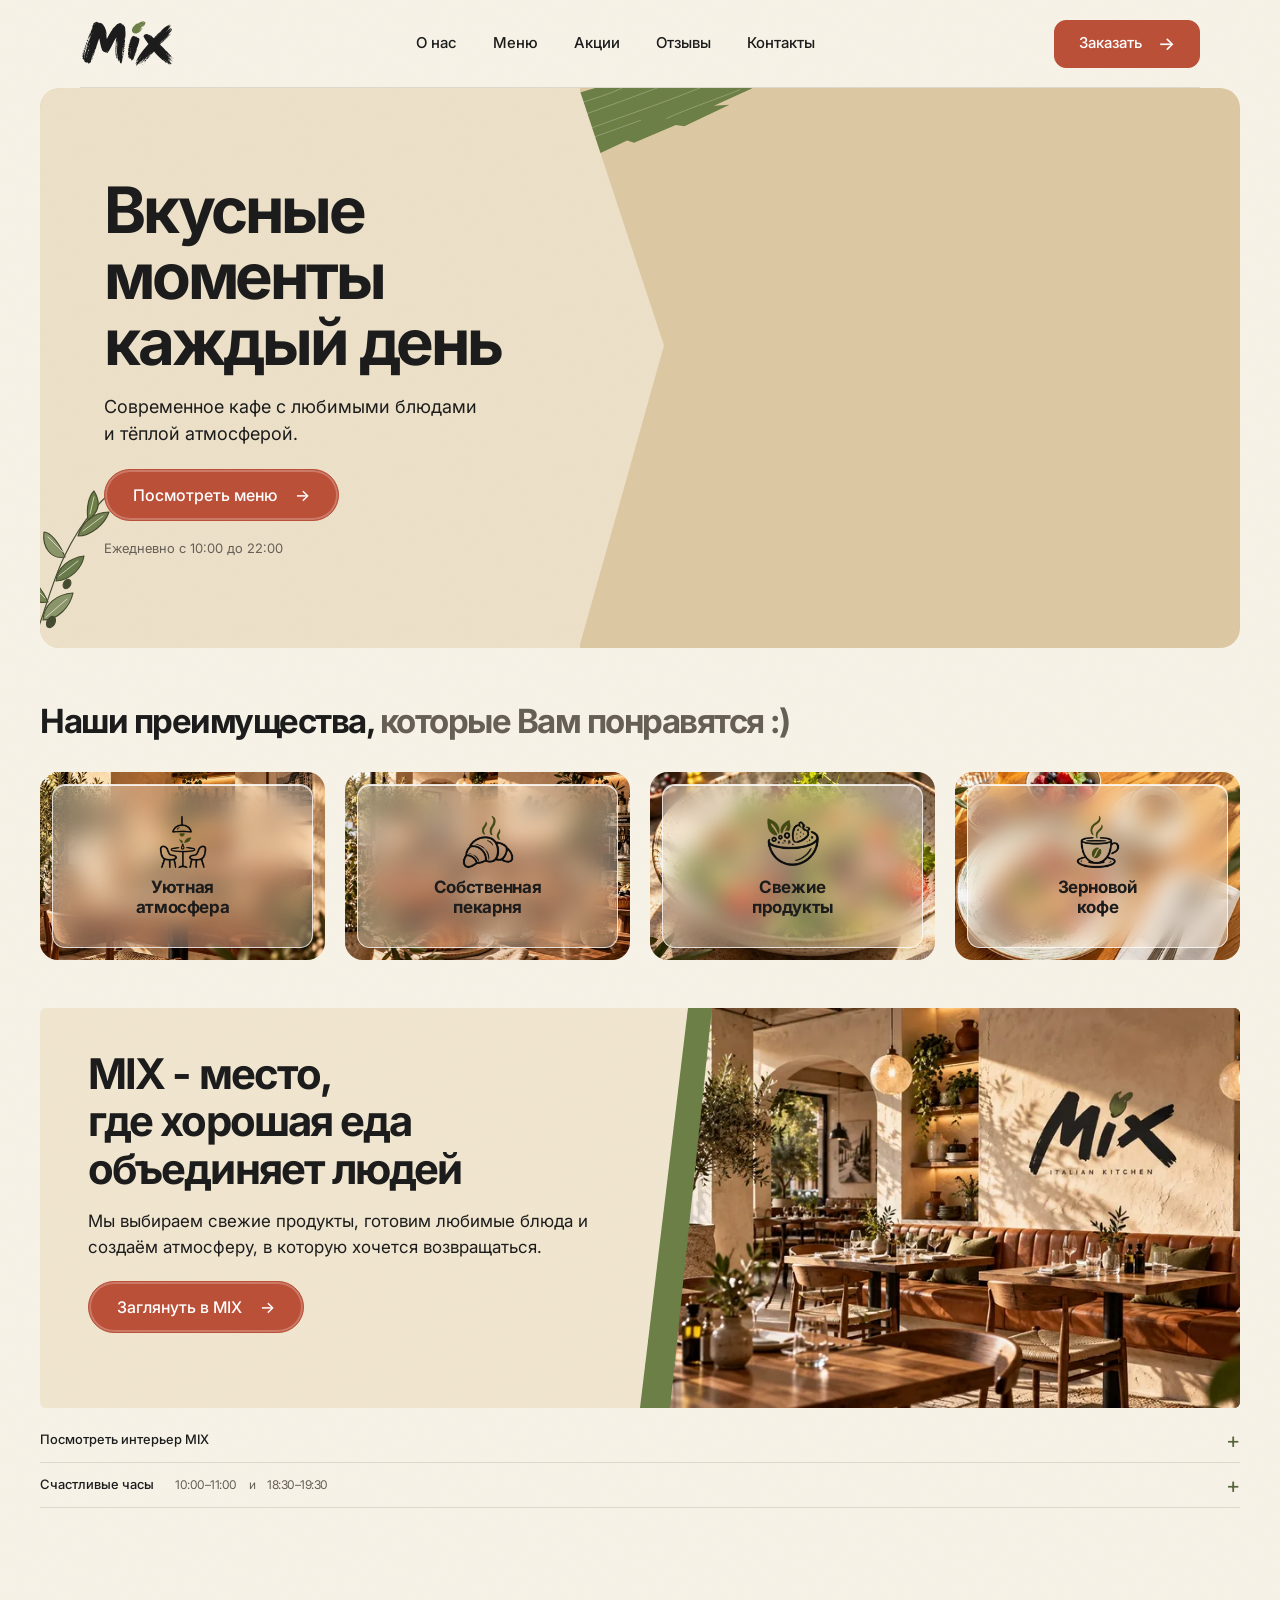
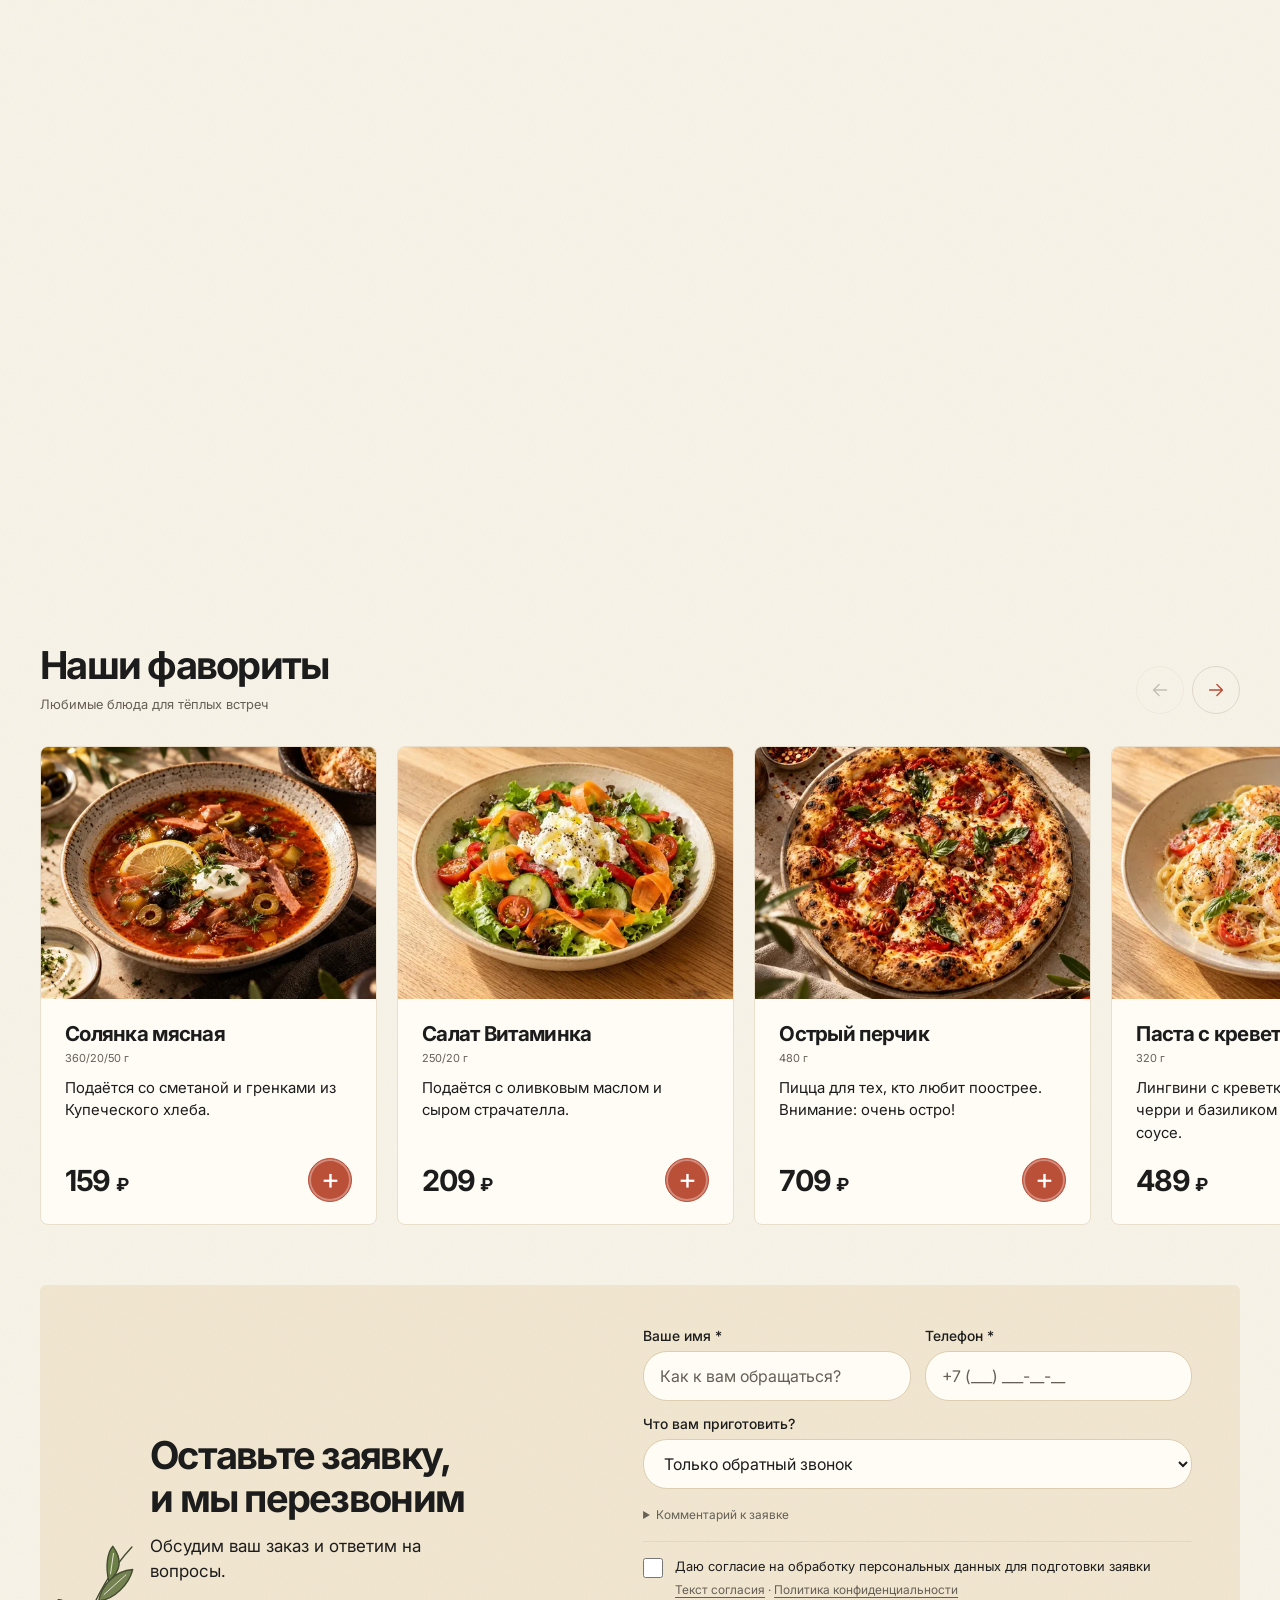
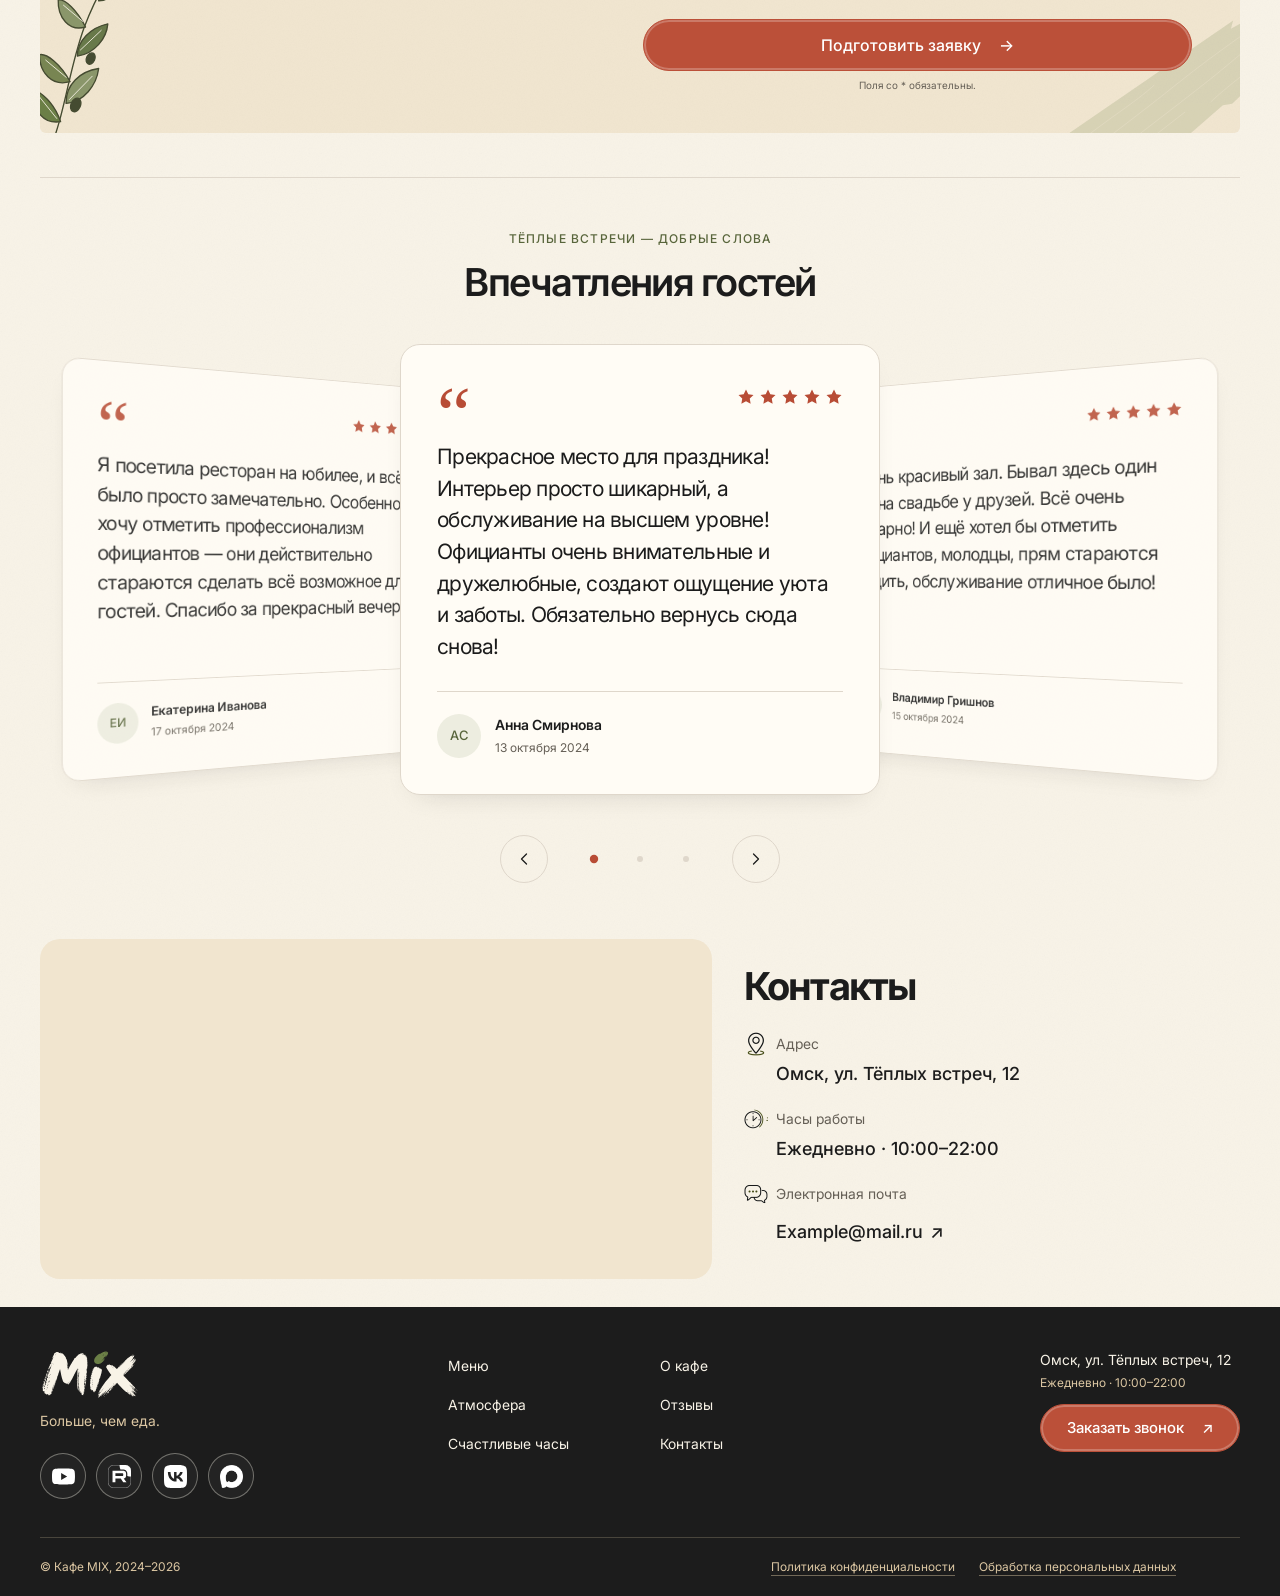
==== commit dce61f55: "Load contact map automatically before it enters view" ====
--- a/index.html
+++ b/index.html
@@ -29,7 +29,7 @@
         <link rel="preload" href="public/assets/optimized/Inter_18pt-Regular-latin-cyrillic-e8718a3eb7.woff2" as="font" type="font/woff2" crossorigin>
         <link rel="preload" href="public/assets/optimized/Inter_18pt-Bold-latin-cyrillic-9454da995e.woff2" as="font" type="font/woff2" crossorigin>
         <script src="js/order.js?v=6fbb36e439" defer></script>
-        <script src="js/main.js?v=e6c0f95337" defer></script>
+        <script src="js/main.js?v=75f8aeba90" defer></script>
         <script src="js/reviews.js?v=1a6e06ed41" defer></script>
         <title>MIX — место для вкусных встреч</title>
     </head>
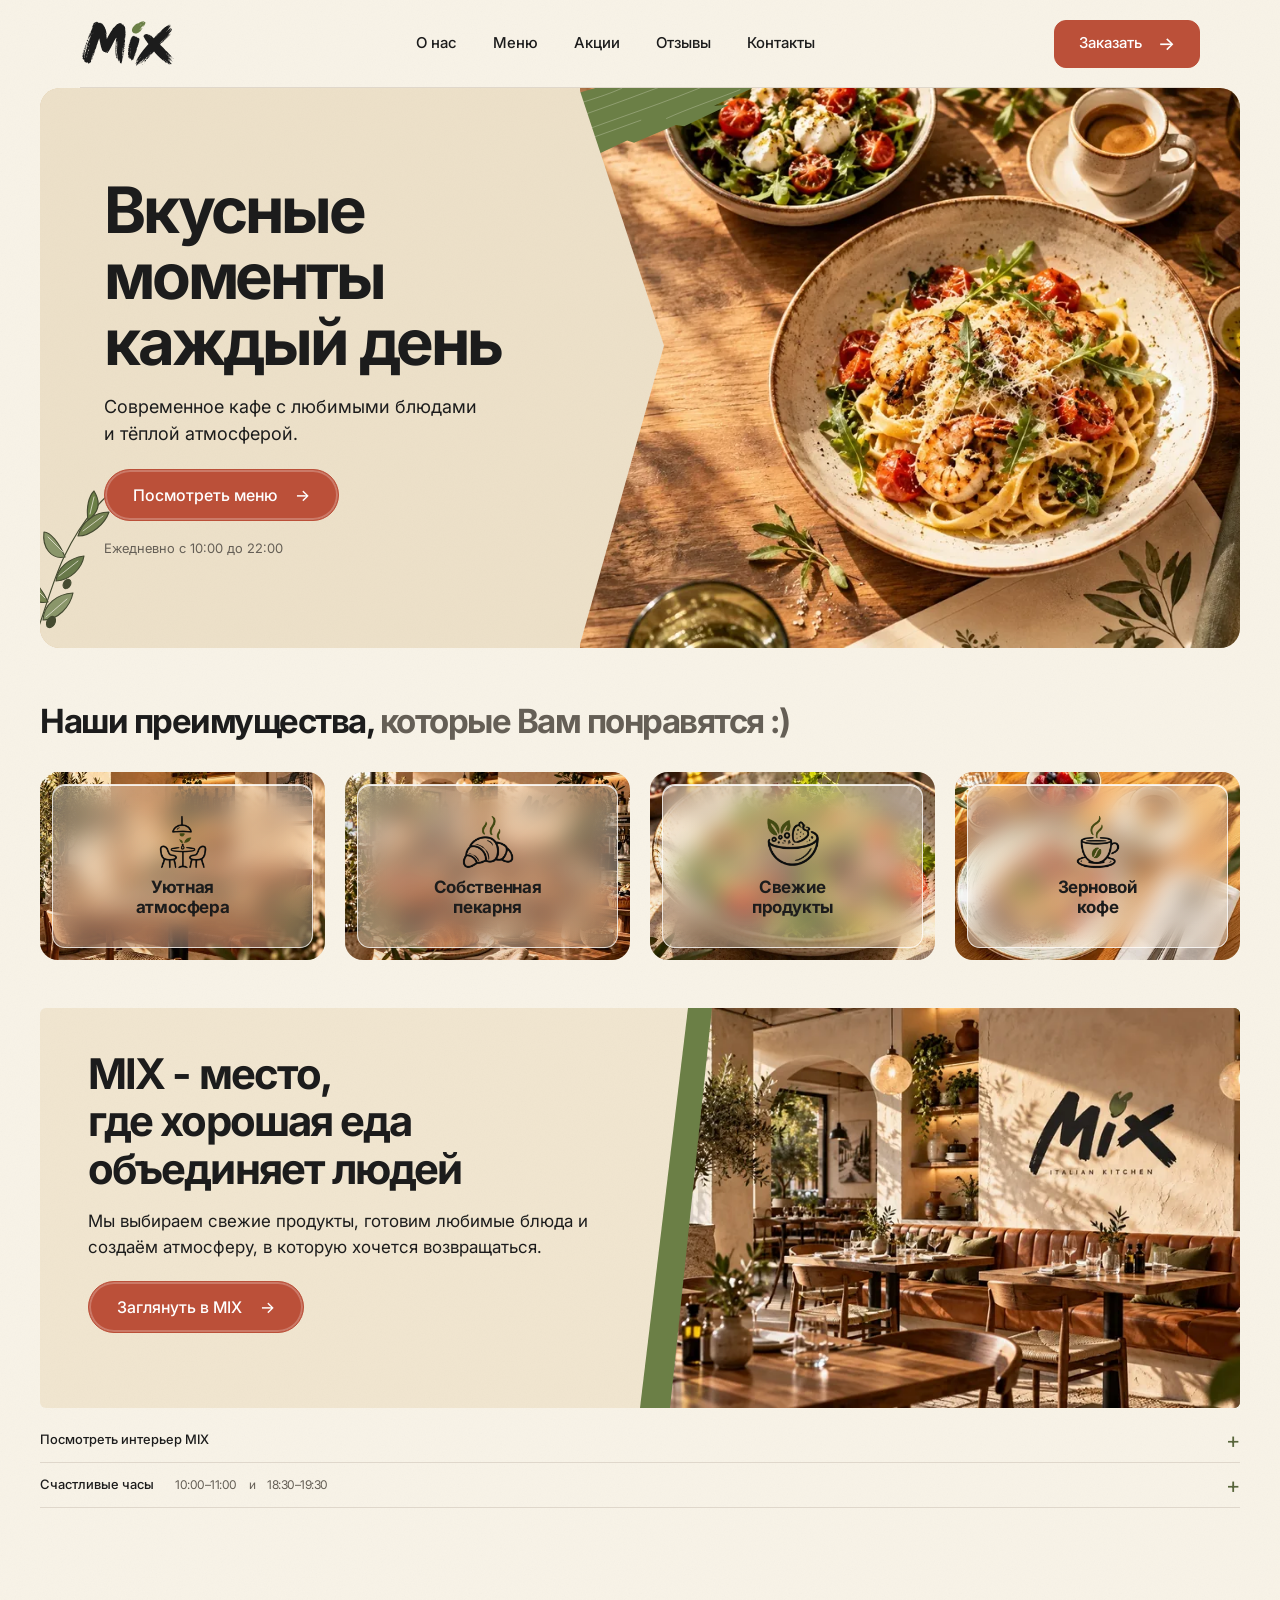
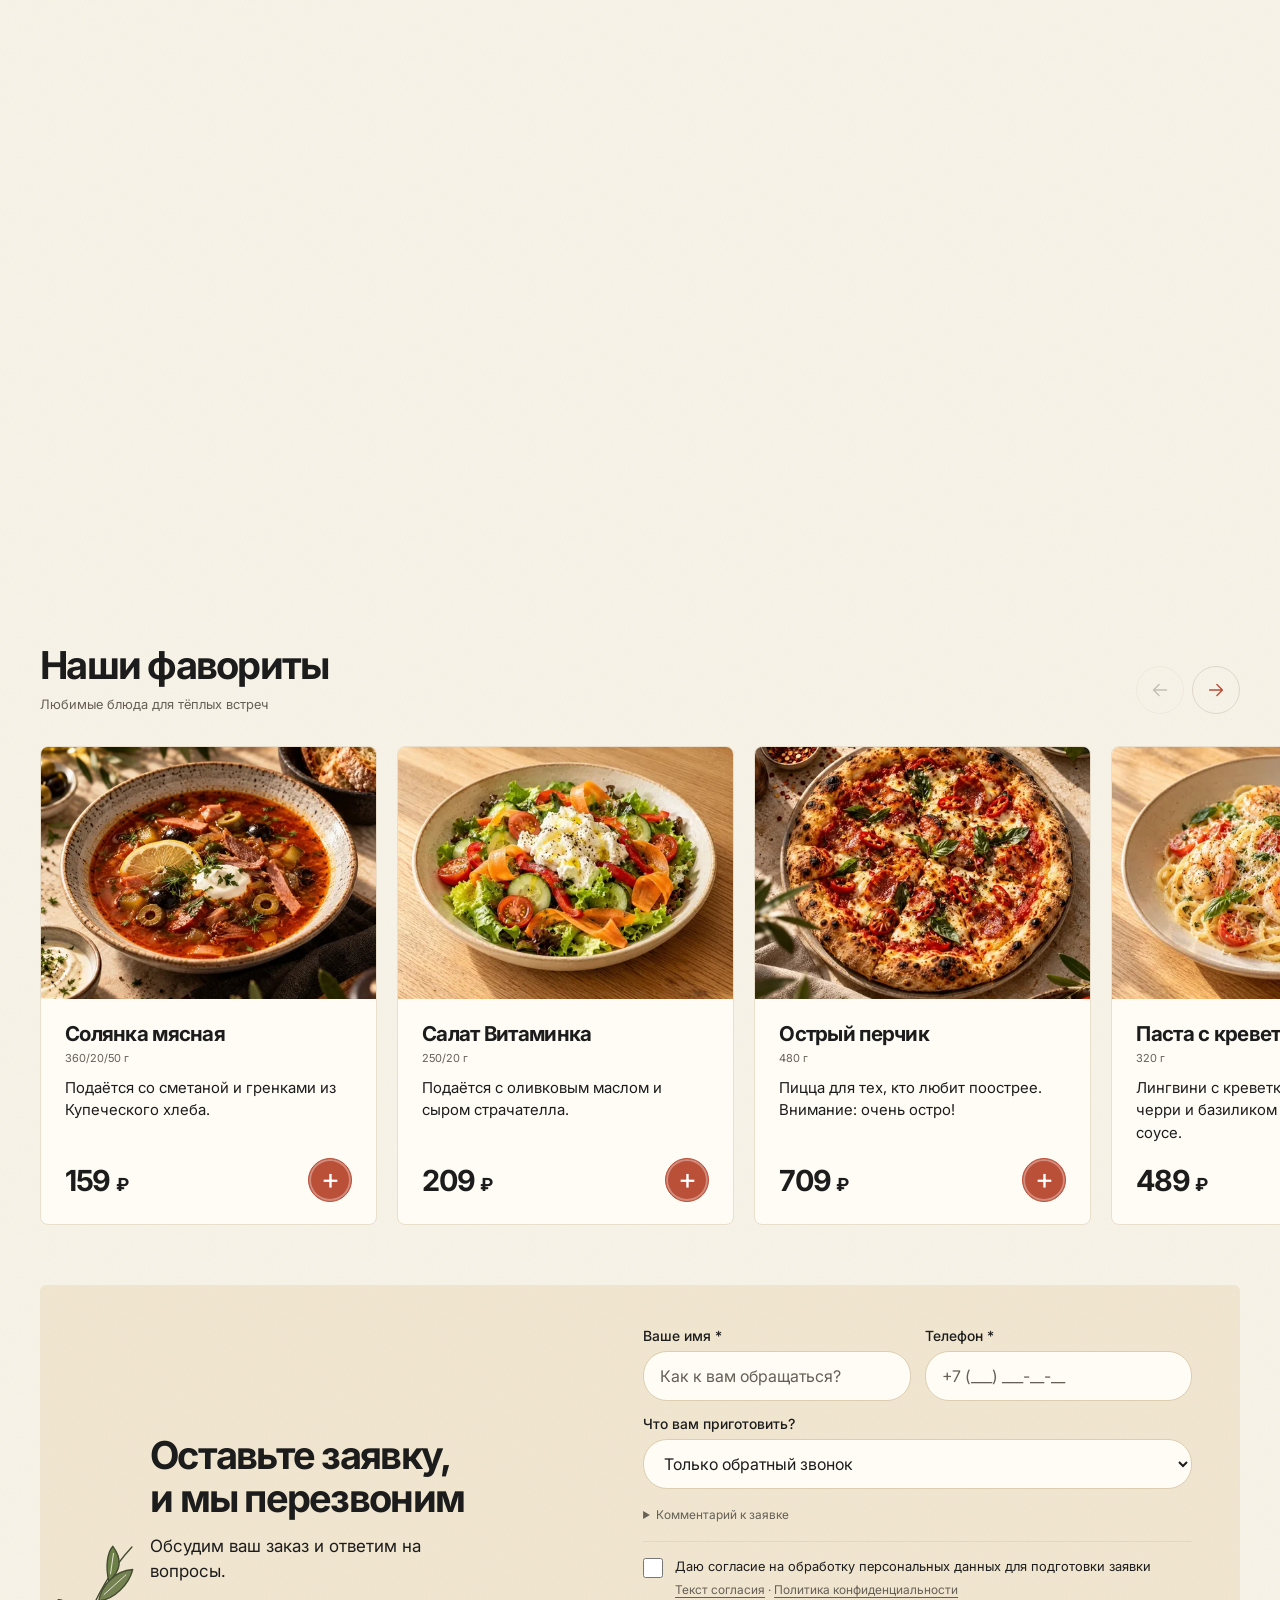
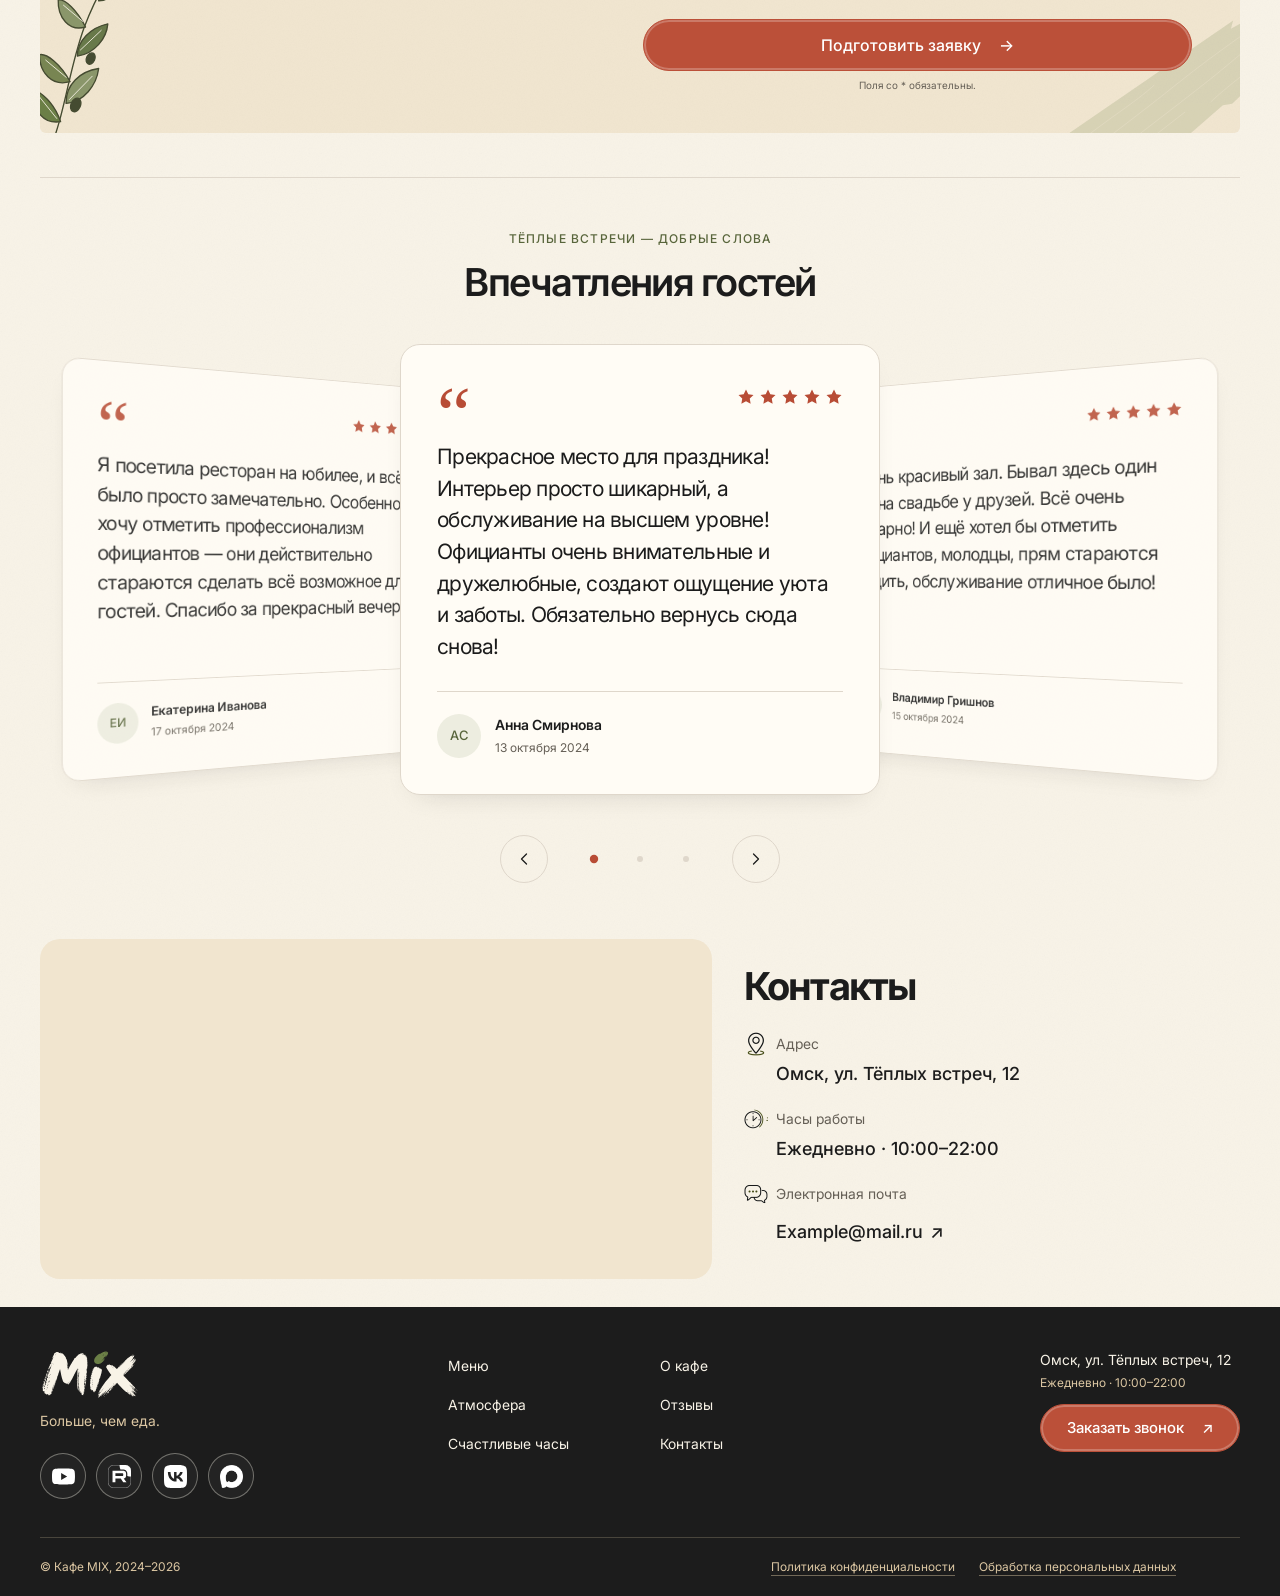
==== commit 6f4e5c04: "Match mobile about card to curved hero styling" ====
--- a/index.html
+++ b/index.html
@@ -25,7 +25,7 @@
         <link rel="stylesheet" href="css/normalize.css?v=80e2e049db">
         <link rel="stylesheet" href="css/design-tokens.css?v=3b7f82ad5e">
         <link rel="stylesheet" href="css/restaurant-icons.css?v=fd9a1ca8d6">
-        <link rel="stylesheet" href="css/style.css?v=2a4323c2e6">
+        <link rel="stylesheet" href="css/style.css?v=38b2979710">
         <link rel="preload" href="public/assets/optimized/Inter_18pt-Regular-latin-cyrillic-e8718a3eb7.woff2" as="font" type="font/woff2" crossorigin>
         <link rel="preload" href="public/assets/optimized/Inter_18pt-Bold-latin-cyrillic-9454da995e.woff2" as="font" type="font/woff2" crossorigin>
         <script src="js/order.js?v=6fbb36e439" defer></script>
@@ -173,7 +173,7 @@
                     <a class="about__link button" href="#atmosphere">Заглянуть в MIX <span aria-hidden="true">→</span></a>
                 </div>
                 <figure class="about__figure">
-                    <img class="about__image" src="public/assets/optimized/main-room-800-6d79723c6b.webp" alt="Интерьер MIX: солнечный зал, дерево и зелень" width="1672" height="941" loading="lazy" decoding="async" srcset="public/assets/optimized/main-room-480-47a320eb92.webp 480w, public/assets/optimized/main-room-800-6d79723c6b.webp 800w, public/assets/optimized/main-room-1200-39208a1117.webp 1200w, public/assets/optimized/main-room-1600-d563c2d3cf.webp 1600w" sizes="(max-width: 600px) max(100vw, 462px), max(50vw, 711px)" fetchpriority="low">
+                    <img class="about__image" src="public/assets/optimized/main-room-800-6d79723c6b.webp" alt="Интерьер MIX: солнечный зал, дерево и зелень" width="1672" height="941" loading="lazy" decoding="async" srcset="public/assets/optimized/main-room-480-47a320eb92.webp 480w, public/assets/optimized/main-room-800-6d79723c6b.webp 800w, public/assets/optimized/main-room-1200-39208a1117.webp 1200w, public/assets/optimized/main-room-1600-d563c2d3cf.webp 1600w" sizes="(max-width: 600px) max(533px, min(151vw, 747px)), max(50vw, 711px)" fetchpriority="low">
                 </figure>
             </section>
             <div class="about-extras container">
--- a/css/style.css
+++ b/css/style.css
@@ -2402,11 +2402,13 @@
 
     .hero__branch {
         display: block;
-        bottom: -24px;
-        left: 12px;
-        width: 72px;
-        height: 118px;
-        transform: rotate(60deg);
+        top: -8px;
+        right: -6px;
+        bottom: auto;
+        left: auto;
+        width: 64px;
+        height: 105px;
+        transform: rotate(180deg);
     }
 
     .hero__heading {
@@ -2532,11 +2534,19 @@
     }
 
     .about {
-        grid-template-columns: 1fr;
+        display: flex;
+        flex-direction: column;
+        width: calc(100% - 16px);
+        border-radius: 16px;
+        background: var(--color-hero-panel) url(../public/assets/mix/decor/paper-grain.svg);
     }
 
     .about__content {
-        padding: 24px;
+        position: relative;
+        z-index: 2;
+        padding: 24px 24px 88px;
+        background: var(--color-hero-panel) url(../public/assets/mix/decor/paper-grain.svg);
+        clip-path: url(#hero-mobile-curve);
     }
 
     .about__heading {
@@ -2544,14 +2554,25 @@
     }
 
     .about__figure {
-        min-height: 230px;
-        max-height: 260px;
+        flex: none;
+        height: clamp(300px, 85vw, 420px);
+        min-height: 0;
+        max-height: none;
+        margin-top: -160px;
+        background: transparent;
         clip-path: none;
     }
 
     .about__image {
-        height: 260px;
-        clip-path: polygon(0 7%, 100% 0, 100% 100%, 0 100%);
+        height: 100%;
+        clip-path: none;
+    }
+
+    .about__link {
+        min-height: 44px;
+        padding: 11px 22px;
+        box-shadow: none;
+        font-size: 15px;
     }
 
     .section-header {
